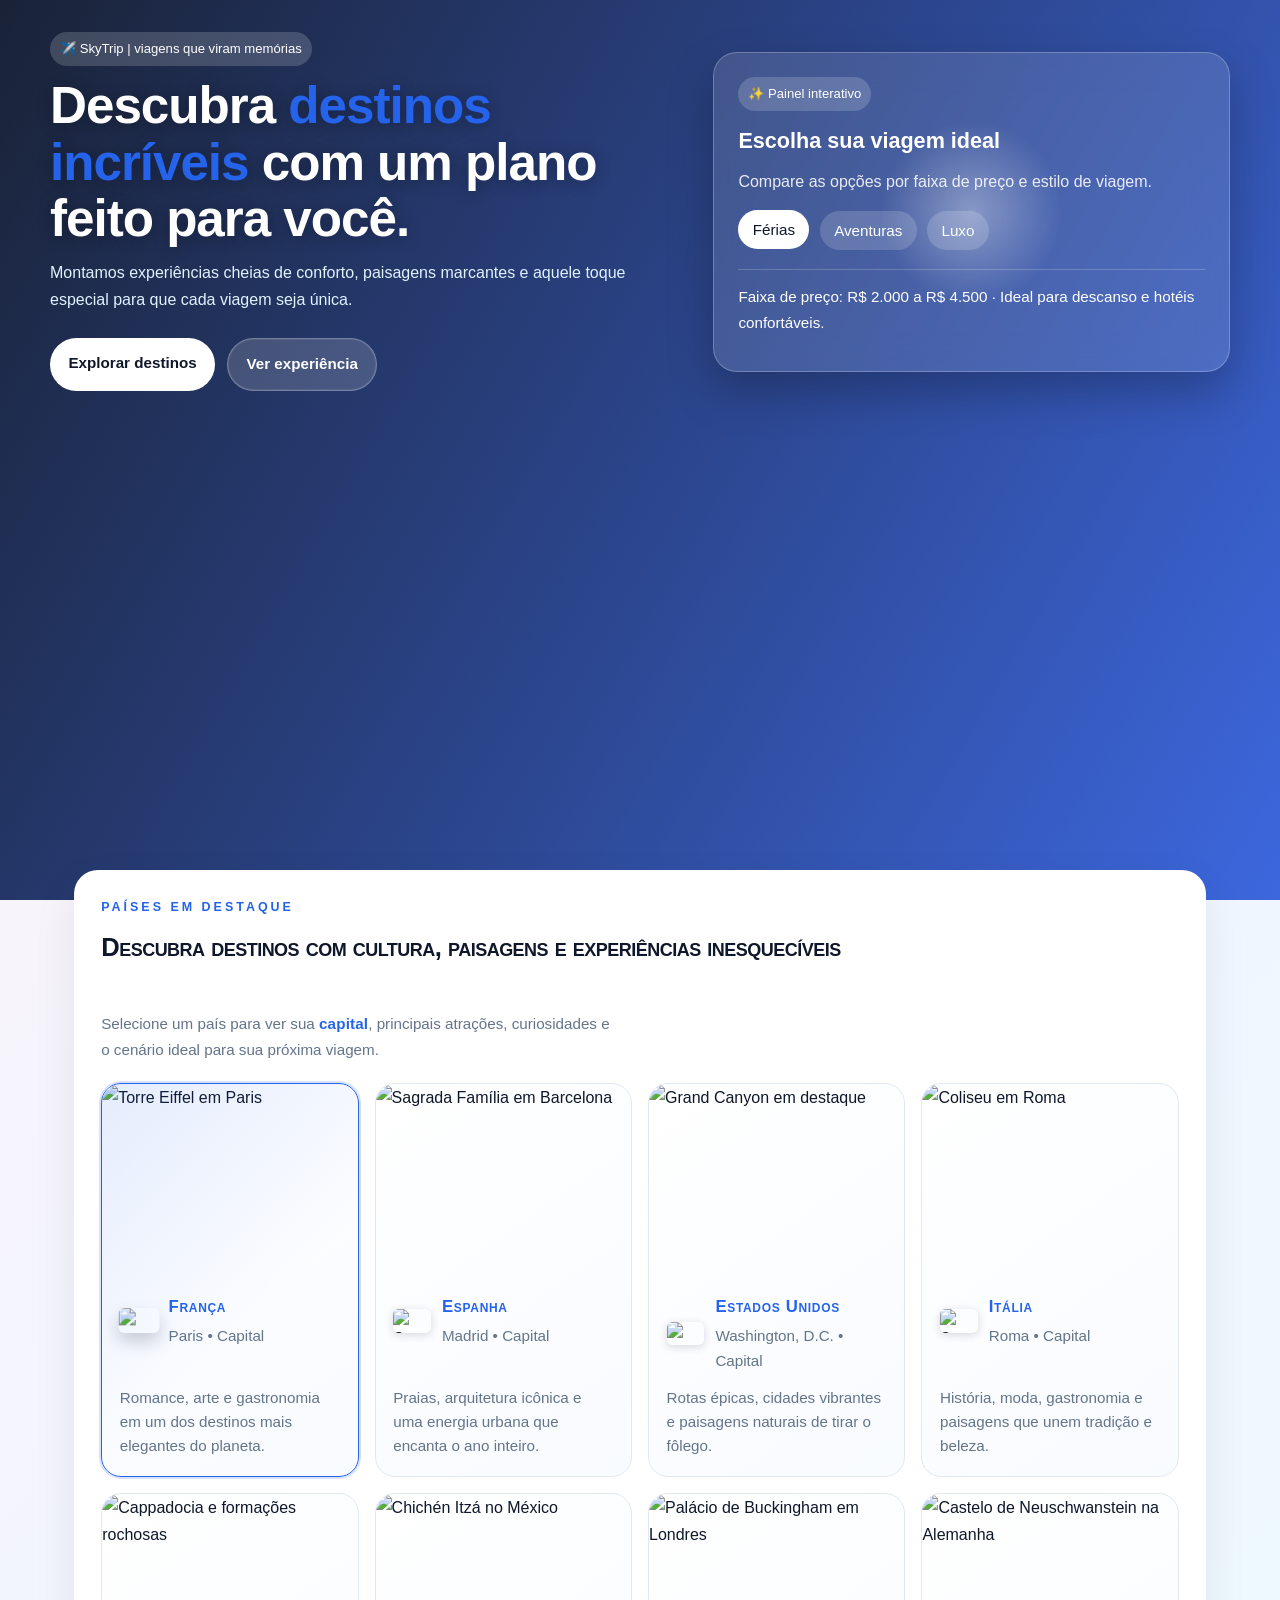
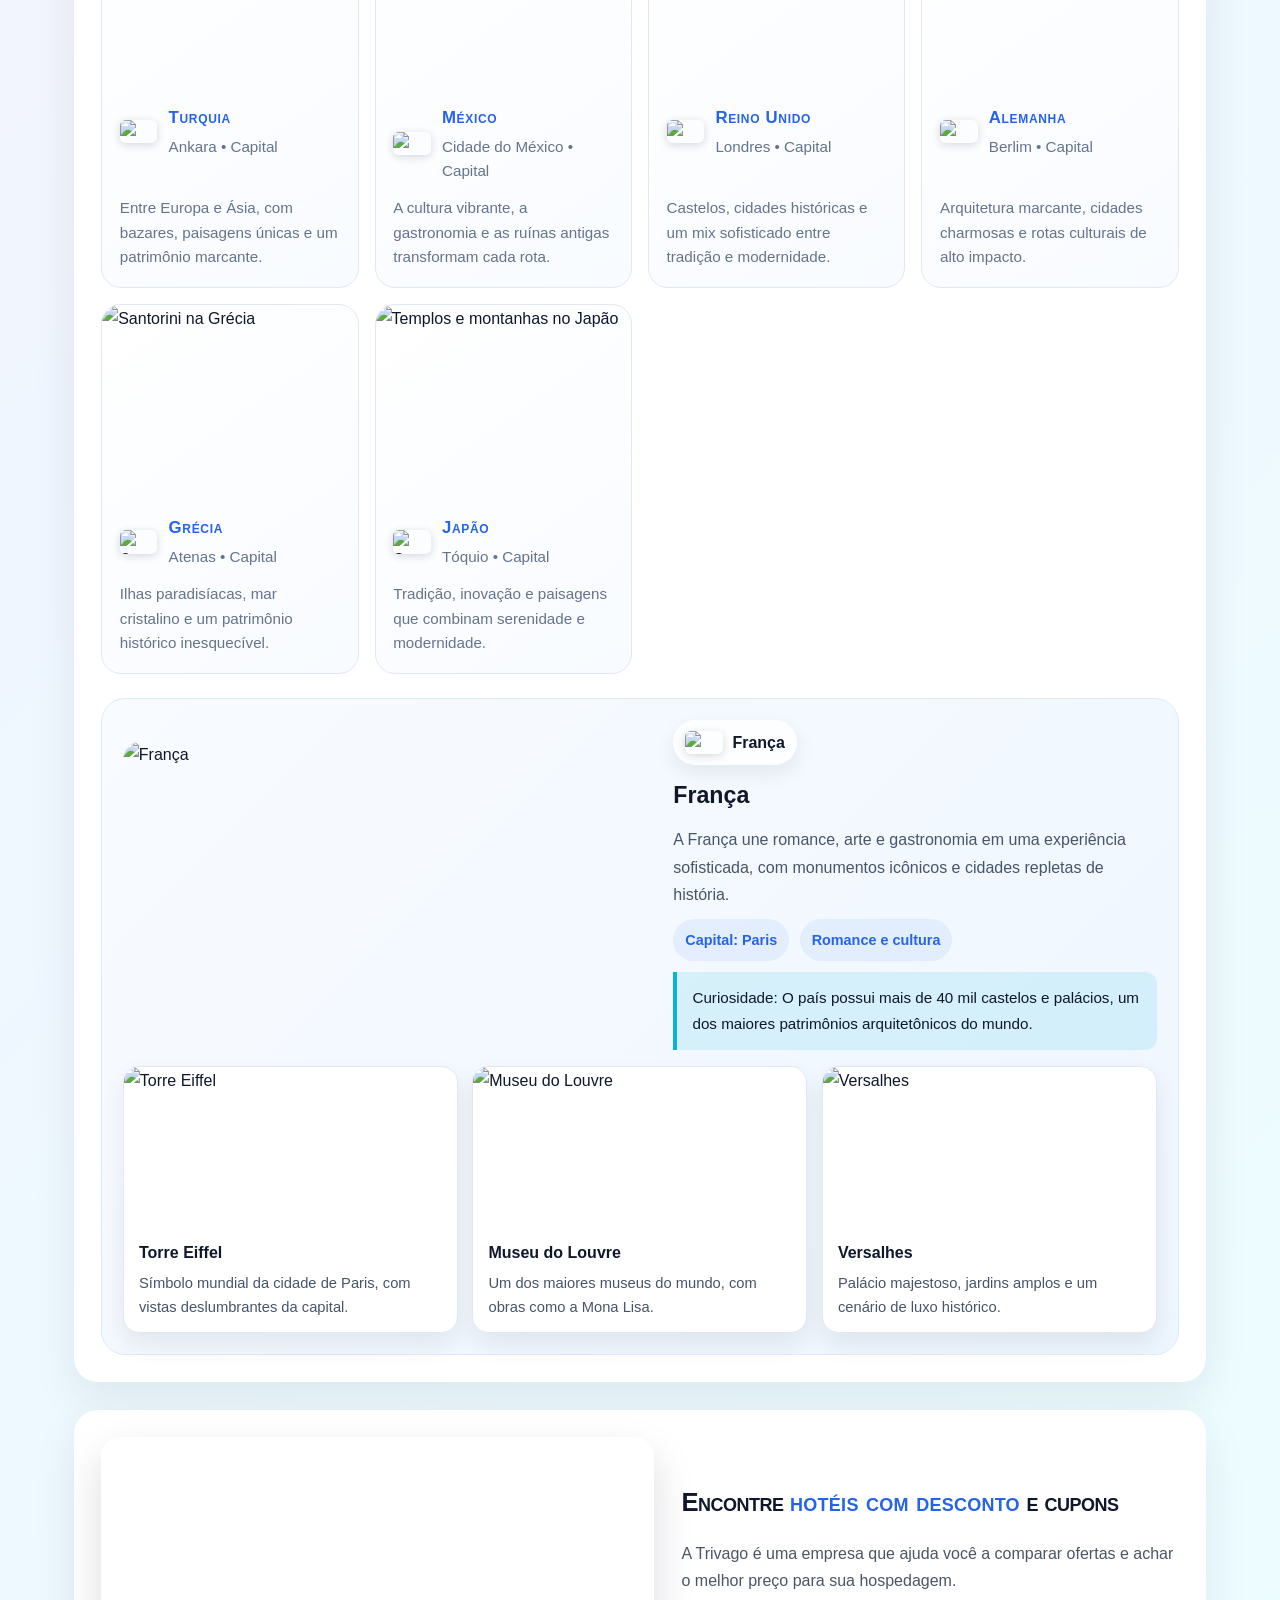
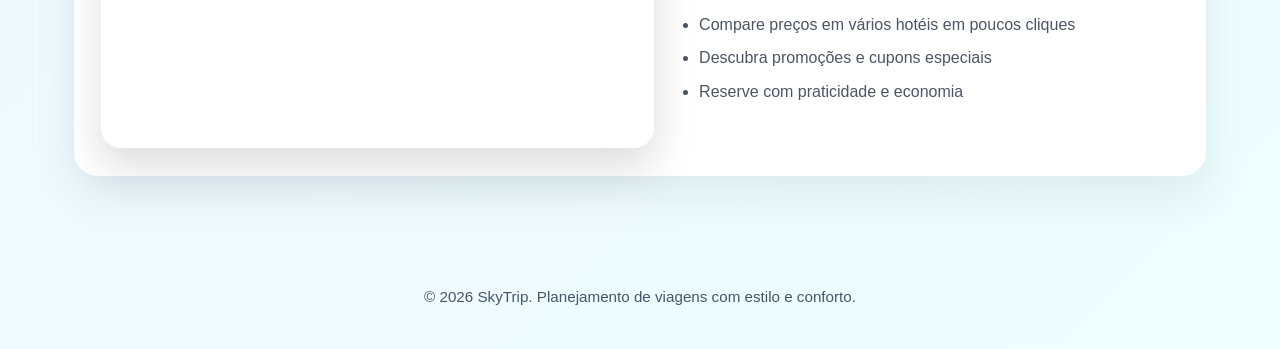
==== index.html @ f235ac5a "Atualiza site de viagens" ====
<!DOCTYPE html>
<html lang="pt-BR">
<head>
  <meta charset="UTF-8" />
  <meta name="viewport" content="width=device-width, initial-scale=1.0" />
  <title>SkyTrip | Agência de Viagens</title>
  <link rel="stylesheet" href="styles.css" />
</head>
<body>
  <header class="hero">
    <div class="hero-content">
      <div>
        <span class="chip">✈️ SkyTrip | viagens que viram memórias</span>
        <h1>Descubra <span class="accent">destinos incríveis</span> com um plano feito para você.</h1>
        <p>Montamos experiências cheias de conforto, paisagens marcantes e aquele toque especial para que cada viagem seja única.</p>
        <div class="hero-actions">
          <a class="btn btn-primary" href="#destinos">Explorar destinos</a>
          <a class="btn btn-secondary" href="#video">Ver experiência</a>
        </div>
      </div>

      <div class="panel-card" id="panelCard">
        <span class="chip">✨ Painel interativo</span>
        <h3 id="panelTitle">Escolha sua viagem ideal</h3>
        <p id="panelText">Compare as opções por faixa de preço e estilo de viagem.</p>

        <div class="options">
          <button class="option-btn active" data-style="Ferias">Férias</button>
          <button class="option-btn" data-style="Aventuras">Aventuras</button>
          <button class="option-btn" data-style="Luxo">Luxo</button>
        </div>

        <div class="result-box" id="resultBox">
          Faixa de preço: R$ 2.000 a R$ 4.500 · Ideal para descanso e hotéis confortáveis.
        </div>
      </div>
    </div>
  </header>

  <main>
    <section class="section-card" id="destinos">
      <div class="section-heading">
        <div>
          <p class="section-kicker">Países em destaque</p>
          <h2>Descubra destinos com cultura, paisagens e experiências inesquecíveis</h2>
        </div>
        <p class="section-intro">Selecione um país para ver sua <span class="highlight">capital</span>, principais atrações, curiosidades e o cenário ideal para sua próxima viagem.</p>
      </div>

      <div class="destinos">
        <button class="destino active" type="button" data-country="França">
          <img src="https://images.unsplash.com/photo-1499856871958-5b9627545d1a?auto=format&fit=crop&w=900&q=80" alt="Torre Eiffel em Paris" loading="lazy" />
          <div class="destino-content">
            <div class="destino-top">
              <img class="flag-badge" src="https://flagcdn.com/w320/fr.png" alt="Bandeira da França" />
              <div>
                <h3>França</h3>
                <p>Paris • Capital</p>
              </div>
            </div>
            <p>Romance, arte e gastronomia em um dos destinos mais elegantes do planeta.</p>
          </div>
        </button>

        <button class="destino" type="button" data-country="Espanha">
          <img src="https://images.unsplash.com/photo-1543783207-ec64e4d95325?auto=format&fit=crop&w=900&q=80" alt="Sagrada Família em Barcelona" loading="lazy" />
          <div class="destino-content">
            <div class="destino-top">
              <img class="flag-badge" src="https://flagcdn.com/w320/es.png" alt="Bandeira da Espanha" />
              <div>
                <h3>Espanha</h3>
                <p>Madrid • Capital</p>
              </div>
            </div>
            <p>Praias, arquitetura icônica e uma energia urbana que encanta o ano inteiro.</p>
          </div>
        </button>

        <button class="destino" type="button" data-country="Estados Unidos">
          <img src="https://images.unsplash.com/photo-1500530855697-b586d89ba3ee?auto=format&fit=crop&w=900&q=80" alt="Grand Canyon em destaque" loading="lazy" />
          <div class="destino-content">
            <div class="destino-top">
              <img class="flag-badge" src="https://flagcdn.com/w320/us.png" alt="Bandeira dos Estados Unidos" />
              <div>
                <h3>Estados Unidos</h3>
                <p>Washington, D.C. • Capital</p>
              </div>
            </div>
            <p>Rotas épicas, cidades vibrantes e paisagens naturais de tirar o fôlego.</p>
          </div>
        </button>

        <button class="destino" type="button" data-country="Itália">
          <img src="https://images.unsplash.com/photo-1516483638261-f4dbaf036963?auto=format&fit=crop&w=900&q=80" alt="Coliseu em Roma" loading="lazy" />
          <div class="destino-content">
            <div class="destino-top">
              <img class="flag-badge" src="https://flagcdn.com/w320/it.png" alt="Bandeira da Itália" />
              <div>
                <h3>Itália</h3>
                <p>Roma • Capital</p>
              </div>
            </div>
            <p>História, moda, gastronomia e paisagens que unem tradição e beleza.</p>
          </div>
        </button>

        <button class="destino" type="button" data-country="Turquia">
          <img src="https://images.unsplash.com/photo-1548013146-72479768bada?auto=format&fit=crop&w=900&q=80" alt="Cappadocia e formações rochosas" loading="lazy" />
          <div class="destino-content">
            <div class="destino-top">
              <img class="flag-badge" src="https://flagcdn.com/w320/tr.png" alt="Bandeira da Turquia" />
              <div>
                <h3>Turquia</h3>
                <p>Ankara • Capital</p>
              </div>
            </div>
            <p>Entre Europa e Ásia, com bazares, paisagens únicas e um patrimônio marcante.</p>
          </div>
        </button>

        <button class="destino" type="button" data-country="México">
          <img src="https://images.unsplash.com/photo-1518638150340-f706e86654de?auto=format&fit=crop&w=900&q=80" alt="Chichén Itzá no México" loading="lazy" />
          <div class="destino-content">
            <div class="destino-top">
              <img class="flag-badge" src="https://flagcdn.com/w320/mx.png" alt="Bandeira do México" />
              <div>
                <h3>México</h3>
                <p>Cidade do México • Capital</p>
              </div>
            </div>
            <p>A cultura vibrante, a gastronomia e as ruínas antigas transformam cada rota.</p>
          </div>
        </button>

        <button class="destino" type="button" data-country="Reino Unido">
          <img src="https://images.unsplash.com/photo-1513635269975-59663e0ac1ad?auto=format&fit=crop&w=900&q=80" alt="Palácio de Buckingham em Londres" loading="lazy" />
          <div class="destino-content">
            <div class="destino-top">
              <img class="flag-badge" src="https://flagcdn.com/w320/gb.png" alt="Bandeira do Reino Unido" />
              <div>
                <h3>Reino Unido</h3>
                <p>Londres • Capital</p>
              </div>
            </div>
            <p>Castelos, cidades históricas e um mix sofisticado entre tradição e modernidade.</p>
          </div>
        </button>

        <button class="destino" type="button" data-country="Alemanha">
          <img src="https://images.unsplash.com/photo-1467269204594-9661b134dd2b?auto=format&fit=crop&w=900&q=80" alt="Castelo de Neuschwanstein na Alemanha" loading="lazy" />
          <div class="destino-content">
            <div class="destino-top">
              <img class="flag-badge" src="https://flagcdn.com/w320/de.png" alt="Bandeira da Alemanha" />
              <div>
                <h3>Alemanha</h3>
                <p>Berlim • Capital</p>
              </div>
            </div>
            <p>Arquitetura marcante, cidades charmosas e rotas culturais de alto impacto.</p>
          </div>
        </button>

        <button class="destino" type="button" data-country="Grécia">
          <img src="https://images.unsplash.com/photo-1570077188670-e3a8d69ac5ff?auto=format&fit=crop&w=900&q=80" alt="Santorini na Grécia" loading="lazy" />
          <div class="destino-content">
            <div class="destino-top">
              <img class="flag-badge" src="https://flagcdn.com/w320/gr.png" alt="Bandeira da Grécia" />
              <div>
                <h3>Grécia</h3>
                <p>Atenas • Capital</p>
              </div>
            </div>
            <p>Ilhas paradisíacas, mar cristalino e um patrimônio histórico inesquecível.</p>
          </div>
        </button>

        <button class="destino" type="button" data-country="Japão">
          <img src="https://images.unsplash.com/photo-1493976040374-85c8e12f0c0e?auto=format&fit=crop&w=900&q=80" alt="Templos e montanhas no Japão" loading="lazy" />
          <div class="destino-content">
            <div class="destino-top">
              <img class="flag-badge" src="https://flagcdn.com/w320/jp.png" alt="Bandeira do Japão" />
              <div>
                <h3>Japão</h3>
                <p>Tóquio • Capital</p>
              </div>
            </div>
            <p>Tradição, inovação e paisagens que combinam serenidade e modernidade.</p>
          </div>
        </button>
      </div>

      <div class="destination-detail" id="destinationDetail"></div>
    </section>

    <section class="section-card" id="video">
      <div class="video-wrap">
        <div class="video-frame">
          <iframe
            src="https://streamable.com/e/kjairt"
            title="Vídeo da Trivago"
            allowfullscreen>
          </iframe>
        </div>
        <div class="video-copy">
          <h2>Encontre <span class="highlight">hotéis com desconto</span> e cupons</h2>
          <p>A Trivago é uma empresa que ajuda você a comparar ofertas e achar o melhor preço para sua hospedagem.</p>
          <ul>
            <li>Compare preços em vários hotéis em poucos cliques</li>
            <li>Descubra promoções e cupons especiais</li>
            <li>Reserve com praticidade e economia</li>
          </ul>
        </div>
      </div>
    </section>
  </main>

  <footer>
    © 2026 SkyTrip. Planejamento de viagens com estilo e conforto.
  </footer>

  <script>
    const panelCard = document.getElementById("panelCard");
    const panelTitle = document.getElementById("panelTitle");
    const panelText = document.getElementById("panelText");
    const resultBox = document.getElementById("resultBox");
    const buttons = document.querySelectorAll(".option-btn");
    const destinationButtons = document.querySelectorAll(".destino");
    const destinationDetail = document.getElementById("destinationDetail");

    const profiles = {
      Ferias: {
        title: "Pacote de férias",
        text: "Ideal para quem quer descanso, praias e hotéis confortáveis com ótima relação custo-benefício.",
        result: "Faixa de preço: <span class=\"highlight\">R$ 2.000 a R$ 4.500</span> · Recomendação: Algarve com hospedagem acolhedora e passeios relaxantes."
      },
      Aventuras: {
        title: "Roteiro de aventuras",
        text: "Perfeito para quem gosta de trilhas, esportes e experiências intensas em destinos vibrantes.",
        result: "Faixa de preço: <span class=\"highlight\">R$ 3.500 a R$ 6.500</span> · Recomendação: Bali com mergulho, trilhas e passeios inesquecíveis."
      },
      Luxo: {
        title: "Experiência de luxo",
        text: "Um plano premium com hotéis exclusivos, serviços especiais e experiências sofisticadas.",
        result: "Faixa de preço: <span class=\"highlight\">R$ 8.000 a R$ 15.000+</span> · Recomendação: Dubai com resorts de alto padrão e turismo exclusivo."
      }
    };

    const destinations = {
      França: {
        capital: "Paris",
        flag: "https://flagcdn.com/w320/fr.png",
        image: "https://images.unsplash.com/photo-1499856871958-5b9627545d1a?auto=format&fit=crop&w=1200&q=80",
        description: "A França une romance, arte e gastronomia em uma experiência sofisticada, com monumentos icônicos e cidades repletas de história.",
        tag: "Romance e cultura",
        curiosity: "O país possui mais de 40 mil castelos e palácios, um dos maiores patrimônios arquitetônicos do mundo.",
        spots: [
          { name: "Torre Eiffel", image: "https://images.unsplash.com/photo-1511739001486-6bfe10ce785f?auto=format&fit=crop&w=900&q=80", desc: "Símbolo mundial da cidade de Paris, com vistas deslumbrantes da capital." },
          { name: "Museu do Louvre", image: "https://images.unsplash.com/photo-1548013146-72479768bada?auto=format&fit=crop&w=900&q=80", desc: "Um dos maiores museus do mundo, com obras como a Mona Lisa." },
          { name: "Versalhes", image: "https://images.unsplash.com/photo-1502602898657-3e91760cbb34?auto=format&fit=crop&w=900&q=80", desc: "Palácio majestoso, jardins amplos e um cenário de luxo histórico." }
        ]
      },
      Espanha: {
        capital: "Madrid",
        flag: "https://flagcdn.com/w320/es.png",
        image: "https://images.unsplash.com/photo-1539037116277-4db20889f2d4?auto=format&fit=crop&w=1200&q=80",
        description: "A Espanha oferece praias incríveis, cidades históricas e uma vida cultural intensa, com arquitetura única e gastronomia marcante.",
        tag: "Praias e arquitetura",
        curiosity: "A Espanha é um dos países com mais festivais populares do mundo, como as Fallas de Valência.",
        spots: [
          { name: "Sagrada Família", image: "https://images.unsplash.com/photo-1543783207-ec64e4d95325?auto=format&fit=crop&w=900&q=80", desc: "Obra-prima modernista de Gaudí, um dos monumentos mais famosos da Espanha." },
          { name: "Alhambra", image: "https://images.unsplash.com/photo-1528744598421-b7b93e12df15?auto=format&fit=crop&w=900&q=80", desc: "Complexo palaciano árabe em Granada, repleto de beleza e história." },
          { name: "Park Güell", image: "https://images.unsplash.com/photo-1546525848-3ce03ca516f6?auto=format&fit=crop&w=900&q=80", desc: "Parque colorido com mosaicos e vistas espetaculares de Barcelona." }
        ]
      },
      "Estados Unidos": {
        capital: "Washington, D.C.",
        flag: "https://flagcdn.com/w320/us.png",
        image: "https://images.unsplash.com/photo-1500530855697-b586d89ba3ee?auto=format&fit=crop&w=1200&q=80",
        description: "Os Estados Unidos combinam megacidades, parques nacionais e paisagens naturais gigantes, oferecendo roteiros para todos os estilos de viagem.",
        tag: "Cidades e paisagens",
        curiosity: "O país conta com 63 parques nacionais, protegendo alguns dos cenários mais impressionantes do planeta.",
        spots: [
          { name: "Grand Canyon", image: "https://images.unsplash.com/photo-1500534623283-312aade485b7?auto=format&fit=crop&w=900&q=80", desc: "Uma das paisagens naturais mais marcantes do planeta, com vistas inigualáveis." },
          { name: "Times Square", image: "https://images.unsplash.com/photo-1480714378408-67cf0d13bc1b?auto=format&fit=crop&w=900&q=80", desc: "O coração luminoso de Nova York, ideal para quem ama energia urbana." },
          { name: "Estátua da Liberdade", image: "https://images.unsplash.com/photo-1548013146-72479768bada?auto=format&fit=crop&w=900&q=80", desc: "Ícone histórico e um dos pontos mais fotografados dos Estados Unidos." }
        ]
      },
      Itália: {
        capital: "Roma",
        flag: "https://flagcdn.com/w320/it.png",
        image: "https://images.unsplash.com/photo-1516483638261-f4dbaf036963?auto=format&fit=crop&w=1200&q=80",
        description: "A Itália é um destino clássico para quem ama arte, história e boa gastronomia, com cidades de beleza incomparável.",
        tag: "História e gastronomia",
        curiosity: "A Itália possui mais patrimônios da UNESCO do que qualquer outro país do mundo.",
        spots: [
          { name: "Coliseu", image: "https://images.unsplash.com/photo-1529260830199-42c24126f198?auto=format&fit=crop&w=900&q=80", desc: "Um dos monumentos mais emblemáticos da Antiguidade, localizado em Roma." },
          { name: "Veneza", image: "https://images.unsplash.com/photo-1514890547357-a9ee288728e0?auto=format&fit=crop&w=900&q=80", desc: "Cidade única com canais, pontes e uma atmosfera romântica e encantadora." },
          { name: "Torre de Pisa", image: "https://images.unsplash.com/photo-1500375592092-40eb2168fd21?auto=format&fit=crop&w=900&q=80", desc: "Símbolo arquitetônico famoso por sua inclinação singular." }
        ]
      },
      Turquia: {
        capital: "Ankara",
        flag: "https://flagcdn.com/w320/tr.png",
        image: "https://images.unsplash.com/photo-1548013146-72479768bada?auto=format&fit=crop&w=1200&q=80",
        description: "A Turquia conecta culturas, com bazares históricos, paisagens únicas e uma localização fascinante entre dois continentes.",
        tag: "Cultura e paisagens",
        curiosity: "A Turquia fica entre a Europa e a Ásia, sendo um dos poucos países com essa posição geográfica única.",
        spots: [
          { name: "Cappadocia", image: "https://images.unsplash.com/photo-1501785888041-af3ef285b470?auto=format&fit=crop&w=900&q=80", desc: "Formações rochosas impressionantes, balões de ar quente e cenários de cinema." },
          { name: "Istambul", image: "https://images.unsplash.com/photo-1524231757912-21f4fe3a7200?auto=format&fit=crop&w=900&q=80", desc: "Cidade vibrante, repleta de mesquitas, bazares e vistas sobre o Bósforo." },
          { name: "Éfeso", image: "https://images.unsplash.com/photo-1500530855697-b586d89ba3ee?auto=format&fit=crop&w=900&q=80", desc: "Uma das maiores ruínas antigas da região, com importância histórica enorme." }
        ]
      },
      México: {
        capital: "Cidade do México",
        flag: "https://flagcdn.com/w320/mx.png",
        image: "https://images.unsplash.com/photo-1518638150340-f706e86654de?auto=format&fit=crop&w=1200&q=80",
        description: "O México oferece uma mistura envolvente de ruínas antigas, praias paradisíacas e uma culinária reconhecida mundialmente.",
        tag: "História e gastronomia",
        curiosity: "A culinária mexicana foi reconhecida pela UNESCO como Patrimônio Cultural Imaterial da Humanidade.",
        spots: [
          { name: "Chichén Itzá", image: "https://images.unsplash.com/photo-1548013146-72479768bada?auto=format&fit=crop&w=900&q=80", desc: "Uma das maravilhas mais importantes da civilização maia." },
          { name: "Teotihuacán", image: "https://images.unsplash.com/photo-1501785888041-af3ef285b470?auto=format&fit=crop&w=900&q=80", desc: "Complexo arqueológico com pirâmides imponentes e história fascinante." },
          { name: "Cancún", image: "https://images.unsplash.com/photo-1527631746610-bca00a040d60?auto=format&fit=crop&w=900&q=80", desc: "Destino de praia com águas cristalinas e uma vida noturna animada." }
        ]
      },
      "Reino Unido": {
        capital: "Londres",
        flag: "https://flagcdn.com/w320/gb.png",
        image: "https://images.unsplash.com/photo-1513635269975-59663e0ac1ad?auto=format&fit=crop&w=1200&q=80",
        description: "O Reino Unido reúne cidades históricas, palácios majestosos e paisagens rurais encantadoras, com um charme muito próprio.",
        tag: "História e cidades",
        curiosity: "Londres já teve uma torre onde os corvos eram cuidados por superstição e tradição.",
        spots: [
          { name: "Big Ben", image: "https://images.unsplash.com/photo-1513635269975-59663e0ac1ad?auto=format&fit=crop&w=900&q=80", desc: "Símbolo icônico de Londres e um dos marcos mais reconhecidos do mundo." },
          { name: "Stonehenge", image: "https://images.unsplash.com/photo-1476514525535-07fb3b4ae5f1?auto=format&fit=crop&w=900&q=80", desc: "Monumento pré-histórico cercado por mistério e beleza rural." },
          { name: "Edimburgo", image: "https://images.unsplash.com/photo-1500534623283-312aade485b7?auto=format&fit=crop&w=900&q=80", desc: "Cidade histórica com castelos, ruas estreitas e uma atmosfera encantadora." }
        ]
      },
      Alemanha: {
        capital: "Berlim",
        flag: "https://flagcdn.com/w320/de.png",
        image: "https://images.unsplash.com/photo-1467269204594-9661b134dd2b?auto=format&fit=crop&w=1200&q=80",
        description: "A Alemanha leva quem viaja para cidades modernas, castelos encantadores e trilhas imperdíveis em paisagens naturais memoráveis.",
        tag: "Cidades e castelos",
        curiosity: "O país possui uma das maiores redes ferroviárias da Europa, perfeita para explorar em viagens curtas.",
        spots: [
          { name: "Neuschwanstein", image: "https://images.unsplash.com/photo-1500530855697-b586d89ba3ee?auto=format&fit=crop&w=900&q=80", desc: "Castelo romântico que inspirou contos e histórias de conto de fadas." },
          { name: "Porta de Brandemburgo", image: "https://images.unsplash.com/photo-1527631746610-bca00a040d60?auto=format&fit=crop&w=900&q=80", desc: "Monumento histórico no centro de Berlim e símbolo da reunificação alemã." },
          { name: "Floresta Negra", image: "https://images.unsplash.com/photo-1501785888041-af3ef285b470?auto=format&fit=crop&w=900&q=80", desc: "Região de montanhas, aldeias e trilhas que encantam os amantes da natureza." }
        ]
      },
      Grécia: {
        capital: "Atenas",
        flag: "https://flagcdn.com/w320/gr.png",
        image: "https://images.unsplash.com/photo-1570077188670-e3a8d69ac5ff?auto=format&fit=crop&w=1200&q=80",
        description: "A Grécia surpreende com ilhas de águas cristalinas, vilarejos brancos e um legado histórico que fascina milhões de viajantes.",
        tag: "Ilhas e mitologia",
        curiosity: "O país possui mais de 6 mil ilhas e ilhéus, muitos ainda preservados e cheios de encanto.",
        spots: [
          { name: "Acrópole", image: "https://images.unsplash.com/photo-1529156069898-49953e39b3ac?auto=format&fit=crop&w=900&q=80", desc: "Maravilha antiga que representa a essência da história grega." },
          { name: "Santorini", image: "https://images.unsplash.com/photo-1570077188670-e3a8d69ac5ff?auto=format&fit=crop&w=900&q=80", desc: "Ilha com casas brancas, céu azul e pôr do sol inesquecível." },
          { name: "Meteora", image: "https://images.unsplash.com/photo-1500375592092-40eb2168fd21?auto=format&fit=crop&w=900&q=80", desc: "Monastérios sobre formações rochosas de um cenário único no mundo." }
        ]
      },
      Japão: {
        capital: "Tóquio",
        flag: "https://flagcdn.com/w320/jp.png",
        image: "https://images.unsplash.com/photo-1493976040374-85c8e12f0c0e?auto=format&fit=crop&w=1200&q=80",
        description: "O Japão combina tradição ancestral, tecnologia avançada e paisagens fascinantes em uma experiência cultural intensa.",
        tag: "Tradição e inovação",
        curiosity: "O país conta com mais de 100 mil templos e santuários, cada um com sua própria história.",
        spots: [
          { name: "Monte Fuji", image: "https://images.unsplash.com/photo-1526481280693-3bfa7568e0f3?auto=format&fit=crop&w=900&q=80", desc: "Montanha sagrada e um dos cenários mais reconhecidos do Japão." },
          { name: "Fushimi Inari", image: "https://images.unsplash.com/photo-1493976040374-85c8e12f0c0e?auto=format&fit=crop&w=900&q=80", desc: "Templo famoso por seus milheiros de portões vermelhos." },
          { name: "Quioto", image: "https://images.unsplash.com/photo-1528164344705-47542687000d?auto=format&fit=crop&w=900&q=80", desc: "Cidade histórica com templos, jardins e uma atmosfera serena." }
        ]
      }
    };

    function renderDestination(country) {
      const data = destinations[country];
      if (!data) return;

      destinationDetail.innerHTML = `
        <div class="detail-shell">
          <div class="detail-hero">
            <img src="${data.image}" alt="${country}" loading="lazy" />
            <div class="detail-header">
              <div class="flag-pill">
                <img class="flag-badge" src="${data.flag}" alt="Bandeira de ${country}" />
                <span>${country}</span>
              </div>
              <h3>${country}</h3>
              <p>${data.description}</p>
              <div class="detail-meta">
                <span class="detail-pill">Capital: ${data.capital}</span>
                <span class="detail-pill">${data.tag}</span>
              </div>
              <div class="curiosity">Curiosidade: ${data.curiosity}</div>
            </div>
          </div>

          <div class="detail-grid">
            ${data.spots.map((spot, index) => `
              <article class="spot-card" style="--delay: ${index * 90}ms;">
                <img src="${spot.image}" alt="${spot.name}" loading="lazy" />
                <div class="spot-content">
                  <h4>${spot.name}</h4>
                  <p>${spot.desc}</p>
                </div>
              </article>
            `).join("")}
          </div>
        </div>
      `;

      destinationDetail.classList.remove("is-visible");
      requestAnimationFrame(() => {
        destinationDetail.classList.add("is-visible");
      });
    }

    buttons.forEach((button) => {
      button.addEventListener("click", () => {
        buttons.forEach((btn) => btn.classList.remove("active"));
        button.classList.add("active");

        const style = button.dataset.style;
        panelTitle.innerHTML = profiles[style].title;
        panelText.innerHTML = profiles[style].text;
        resultBox.innerHTML = profiles[style].result;
      });
    });

    destinationButtons.forEach((button, index) => {
      button.style.setProperty("--delay", `${index * 80}ms`);
      button.addEventListener("click", () => {
        destinationButtons.forEach((btn) => {
          btn.classList.remove("active", "is-selected");
        });
        button.classList.add("active", "is-selected");
        renderDestination(button.dataset.country);
      });
    });

    const initialCountry = document.querySelector(".destino.active");
    if (initialCountry) {
      initialCountry.classList.add("is-selected");
    }

    renderDestination("França");

    panelCard.addEventListener("mousemove", (event) => {
      const rect = panelCard.getBoundingClientRect();
      const x = ((event.clientX - rect.left) / rect.width) * 100;
      const y = ((event.clientY - rect.top) / rect.height) * 100;
      panelCard.style.setProperty("--x", `${x}%`);
      panelCard.style.setProperty("--y", `${y}%`);
    });
  </script>
</body>
</html>
---- styles.css ----
:root {
  --azul: #2563eb;
  --azul-escuro: #0f172a;
  --cyan: #06b6d4;
  --laranja: #f59e0b;
  --cinza: #e2e8f0;
  --branco: #f8fafc;
  --texto: #0f172a;
  --sombra: 0 18px 45px rgba(15, 23, 42, 0.08);
}

* {
  box-sizing: border-box;
}

html {
  scroll-behavior: smooth;
}

body {
  margin: 0;
  font-family: "Segoe UI", "Inter", Arial, sans-serif;
  color: var(--texto);
  background: linear-gradient(135deg, #fdf2f8 0%, #eff6ff 45%, #ecfeff 100%);
  line-height: 1.7;
  font-size: 1rem;
  overflow-x: hidden;
}

a {
  color: inherit;
  text-decoration: none;
}

img,
iframe,
svg {
  max-width: 100%;
  display: block;
}

strong,
b {
  font-weight: 700;
}

.accent {
  color: var(--azul);
  font-weight: 700;
}

.highlight {
  color: var(--azul);
  font-weight: 700;
  letter-spacing: 0.01em;
}

.hero {
  min-height: 100vh;
  padding: clamp(1.25rem, 3vw, 2rem) clamp(1rem, 3vw, 2rem) clamp(3rem, 6vw, 4.5rem);
  background: linear-gradient(120deg, rgba(13, 23, 44, 0.95), rgba(29, 78, 216, 0.85));
  color: white;
  position: relative;
  overflow: hidden;
}

.hero::before {
  content: "";
  position: absolute;
  inset: 0;
  background: url("https://images.unsplash.com/photo-1507525428034-b723cf961d3e?auto=format&fit=crop&w=1400&q=80") center/cover;
  opacity: 0.18;
  mix-blend-mode: screen;
}

.hero-content {
  position: relative;
  z-index: 1;
  max-width: 1180px;
  margin: 0 auto;
  display: grid;
  grid-template-columns: minmax(0, 1.1fr) minmax(0, 0.9fr);
  gap: clamp(1.4rem, 3vw, 2rem);
  align-items: center;
}

.hero h1 {
  font-size: clamp(2rem, 4vw, 3.35rem);
  margin: 0 0 0.75rem;
  line-height: 1.1;
  color: #ffffff;
  text-shadow: 0 2px 16px rgba(0, 0, 0, 0.3);
  letter-spacing: -0.02em;
}

.hero p {
  font-size: clamp(1rem, 1.2vw, 1.05rem);
  max-width: 42rem;
  color: #e0f2fe;
  margin: 0;
}

.hero-actions {
  margin-top: 1.5rem;
  display: flex;
  gap: 0.75rem;
  flex-wrap: wrap;
}

.btn {
  padding: 0.8rem 1.15rem;
  border-radius: 999px;
  font-weight: 700;
  border: none;
  cursor: pointer;
  transition: transform 0.2s ease, box-shadow 0.2s ease, background 0.2s ease;
  font-size: 0.95rem;
}

.btn:hover {
  transform: translateY(-2px);
  box-shadow: 0 10px 20px rgba(0, 0, 0, 0.2);
}

.btn-primary {
  background: white;
  color: var(--azul-escuro);
}

.btn-secondary {
  background: rgba(255, 255, 255, 0.16);
  color: white;
  border: 1px solid rgba(255, 255, 255, 0.25);
  box-shadow: inset 0 0 0 1px rgba(255, 255, 255, 0.08);
}

.btn-secondary:hover {
  background: rgba(255, 255, 255, 0.24);
  border-color: rgba(255, 255, 255, 0.38);
}

.panel-card {
  background: rgba(255, 255, 255, 0.12);
  border: 1px solid rgba(255, 255, 255, 0.24);
  backdrop-filter: blur(18px);
  border-radius: 24px;
  padding: clamp(1.1rem, 2vw, 1.5rem);
  box-shadow: 0 20px 45px rgba(0, 0, 0, 0.25);
  position: relative;
  overflow: hidden;
  min-height: 20rem;
  isolation: isolate;
}

.panel-card::after {
  content: "";
  position: absolute;
  inset: 0;
  background: radial-gradient(circle at var(--x, 50%) var(--y, 50%), rgba(255, 255, 255, 0.35), transparent 30%);
  pointer-events: none;
  z-index: -1;
  transition: opacity 0.2s ease;
}

.panel-card:hover::after {
  opacity: 1;
}

.chip {
  display: inline-block;
  padding: 6px 10px;
  border-radius: 999px;
  background: rgba(255, 255, 255, 0.17);
  font-size: 0.82rem;
  margin-bottom: 12px;
}

.panel-card h3 {
  font-size: 1.35rem;
  margin: 0 0 8px;
}

.panel-card p {
  margin: 0 0 14px;
  color: rgba(255, 255, 255, 0.88);
}

.options {
  display: flex;
  flex-wrap: wrap;
  gap: 0.65rem;
  margin: 1rem 0 1.15rem;
}

.option-btn {
  border: none;
  border-radius: 999px;
  padding: 0.7rem 0.9rem;
  cursor: pointer;
  background: rgba(255, 255, 255, 0.16);
  color: white;
  transition: background 0.2s ease, transform 0.2s ease;
  font-size: 0.95rem;
}

.option-btn:hover,
.option-btn.active {
  background: white;
  color: var(--azul-escuro);
  transform: translateY(-1px);
}

.result-box {
  border-top: 1px solid rgba(255, 255, 255, 0.2);
  padding-top: 0.9rem;
  margin-top: 0.8rem;
  font-size: 0.95rem;
  line-height: 1.7;
}

main {
  max-width: 1180px;
  margin: -30px auto 0;
  padding: 0 clamp(1rem, 3vw, 1.5rem) 3.75rem;
  position: relative;
  z-index: 2;
}

section {
  margin-bottom: 1.75rem;
}

.section-card {
  background: white;
  border-radius: 24px;
  padding: clamp(1.1rem, 2.2vw, 1.7rem);
  box-shadow: var(--sombra);
}

.section-card h2 {
  margin-top: 0;
  font-size: clamp(1.3rem, 2vw, 1.8rem);
  color: var(--azul-escuro);
  letter-spacing: -0.02em;
  font-variant: small-caps;
}

.section-heading {
  display: flex;
  justify-content: space-between;
  align-items: end;
  gap: 1.25rem;
  margin-bottom: 1.25rem;
  flex-wrap: wrap;
}

.section-kicker {
  margin: 0 0 0.5rem;
  color: var(--azul);
  font-size: 0.78rem;
  font-weight: 700;
  letter-spacing: 0.24em;
  text-transform: uppercase;
}

.section-intro {
  max-width: 32rem;
  margin: 0;
  color: #64748b;
  font-size: clamp(0.95rem, 1.1vw, 1rem);
}

.destinos {
  display: grid;
  grid-template-columns: repeat(auto-fit, minmax(min(100%, 240px), 1fr));
  gap: 1rem;
}

.destino {
  padding: 0;
  border-radius: 20px;
  border: 1px solid var(--cinza);
  background: linear-gradient(145deg, #ffffff, #f8fbff);
  transition: transform 0.25s ease, box-shadow 0.25s ease, border-color 0.25s ease;
  position: relative;
  overflow: hidden;
  cursor: pointer;
  text-align: left;
  width: 100%;
  height: 100%;
  font: inherit;
  color: inherit;
  display: flex;
  flex-direction: column;
  animation: cardEntrance 0.7s cubic-bezier(0.22, 1, 0.36, 1) both;
  animation-delay: var(--delay, 0ms);
}

.destino::after {
  content: "";
  position: absolute;
  inset: 0;
  background: linear-gradient(135deg, rgba(37, 99, 235, 0.12), transparent 60%);
  opacity: 0;
  transition: opacity 0.25s ease;
  pointer-events: none;
}

.destino:hover,
.destino.is-selected {
  transform: translateY(-4px) scale(1.01);
  box-shadow: 0 18px 30px rgba(29, 78, 216, 0.12);
}

.destino:hover::after,
.destino.is-selected::after {
  opacity: 1;
}

.destino.active {
  border-color: var(--azul);
  box-shadow: 0 0 0 2px rgba(37, 99, 235, 0.18);
}

.destino > img {
  width: 100%;
  height: clamp(10rem, 18vw, 12rem);
  display: block;
  object-fit: cover;
}

.destino-content {
  padding: clamp(0.95rem, 1.6vw, 1.1rem);
  display: flex;
  flex-direction: column;
  gap: 0.6rem;
  flex: 1;
}

.destino-top {
  display: flex;
  align-items: center;
  gap: 0.7rem;
  margin-bottom: 0.2rem;
}

.flag-badge {
  width: 2.35rem;
  height: 1.45rem;
  object-fit: cover;
  border-radius: 0.35rem;
  box-shadow: 0 2px 8px rgba(15, 23, 42, 0.16);
  flex-shrink: 0;
  display: block;
  transition: transform 0.25s ease, box-shadow 0.25s ease;
}

.destino:hover .flag-badge,
.destino.is-selected .flag-badge {
  transform: scale(1.08);
  box-shadow: 0 8px 16px rgba(15, 23, 42, 0.2);
}

.destino-content h3 {
  margin: 0 0 0.15rem;
  color: var(--azul);
  font-size: 1.05rem;
  font-weight: 700;
  font-variant: small-caps;
  letter-spacing: 0.04em;
}

.destino-content p {
  margin: 0;
  color: #64748b;
  font-size: 0.95rem;
  line-height: 1.6;
}

.destino-content > p:last-child {
  margin-top: auto;
}

.destination-detail {
  margin-top: 1.5rem;
  padding: 0;
  border: none;
  background: transparent;
  opacity: 0;
  transform: translateY(14px);
  transition: opacity 0.45s ease, transform 0.45s ease;
}

.destination-detail.is-visible {
  opacity: 1;
  transform: translateY(0);
}

.detail-shell {
  display: grid;
  gap: 1rem;
  padding: clamp(1rem, 2vw, 1.3rem);
  border-radius: 24px;
  background: linear-gradient(135deg, #f8fbff, #eef6ff);
  border: 1px solid #dbeafe;
  animation: detailReveal 0.5s cubic-bezier(0.22, 1, 0.36, 1) both;
}

.detail-hero {
  display: grid;
  grid-template-columns: minmax(0, 1.05fr) minmax(0, 0.95fr);
  gap: 1rem;
  align-items: center;
}

.detail-hero > img {
  width: 100%;
  height: clamp(13.75rem, 24vw, 18rem);
  object-fit: cover;
  border-radius: 20px;
  display: block;
}

.detail-header {
  display: flex;
  flex-direction: column;
  gap: 0.7rem;
}

.detail-header h3 {
  margin: 0;
  color: var(--azul-escuro);
  font-size: clamp(1.25rem, 2vw, 1.45rem);
}

.detail-header p {
  margin: 0;
  color: #475569;
  line-height: 1.7;
}

.flag-pill {
  display: inline-flex;
  align-items: center;
  gap: 0.6rem;
  width: fit-content;
  padding: 0.55rem 0.75rem;
  border-radius: 999px;
  background: rgba(255, 255, 255, 0.8);
  box-shadow: 0 8px 20px rgba(15, 23, 42, 0.08);
  color: var(--azul-escuro);
  font-weight: 700;
}

.detail-meta {
  display: flex;
  flex-wrap: wrap;
  gap: 0.65rem;
}

.detail-pill {
  display: inline-flex;
  align-items: center;
  padding: 0.55rem 0.75rem;
  border-radius: 999px;
  background: rgba(37, 99, 235, 0.08);
  color: var(--azul);
  font-size: 0.9rem;
  font-weight: 600;
}

.curiosity {
  padding: 0.8rem 0.95rem;
  border-left: 4px solid var(--cyan);
  border-radius: 0 12px 12px 0;
  background: rgba(6, 182, 212, 0.12);
  color: #0f172a;
  font-size: 0.95rem;
  line-height: 1.7;
}

.detail-grid {
  display: grid;
  grid-template-columns: repeat(auto-fit, minmax(min(100%, 220px), 1fr));
  gap: 0.9rem;
}

.spot-card {
  background: white;
  border-radius: 16px;
  overflow: hidden;
  box-shadow: 0 12px 24px rgba(15, 23, 42, 0.08);
  border: 1px solid #e2e8f0;
  transition: transform 0.2s ease, box-shadow 0.2s ease;
  animation: cardEntrance 0.55s cubic-bezier(0.22, 1, 0.36, 1) both;
  animation-delay: var(--delay, 0ms);
}

.spot-card:hover {
  transform: translateY(-2px);
  box-shadow: 0 16px 28px rgba(15, 23, 42, 0.12);
}

.spot-card img {
  width: 100%;
  height: clamp(8.5rem, 14vw, 10rem);
  object-fit: cover;
  display: block;
}

.spot-content {
  padding: 0.8rem 0.95rem;
}

.spot-content h4 {
  margin: 0 0 0.35rem;
  color: var(--azul-escuro);
  font-size: 1rem;
}

.spot-content p {
  margin: 0;
  color: #475569;
  font-size: 0.92rem;
  line-height: 1.6;
}

.video-wrap {
  display: grid;
  grid-template-columns: minmax(0, 1.05fr) minmax(0, 0.95fr);
  gap: clamp(1rem, 2.2vw, 1.5rem);
  align-items: center;
}

.video-frame {
  border-radius: 20px;
  overflow: hidden;
  box-shadow: 0 18px 40px rgba(15, 23, 42, 0.15);
  background: transparent;
  position: relative;
  aspect-ratio: 16 / 9;
}

.video-frame iframe {
  width: 100%;
  height: 100%;
  min-height: 100%;
  border: 0;
  display: block;
  background: transparent;
  margin: 0;
  padding: 0;
}

.video-copy {
  padding: 0.3rem 0.2rem;
}

.video-copy h2 {
  margin: 0 0 0.6rem;
  font-size: clamp(1.25rem, 2vw, 1.6rem);
  color: var(--azul-escuro);
  letter-spacing: -0.02em;
  font-variant: small-caps;
}

.video-copy p,
.video-copy li {
  color: #4b5563;
  line-height: 1.7;
}

.video-copy ul {
  padding-left: 1.1rem;
  margin: 0.8rem 0 0;
}

.video-copy li + li {
  margin-top: 0.4rem;
}

footer {
  text-align: center;
  padding: 1.25rem 1rem 2.5rem;
  color: #475569;
  font-size: 0.95rem;
}

@keyframes cardEntrance {
  from {
    opacity: 0;
    transform: translateY(18px);
  }
  to {
    opacity: 1;
    transform: translateY(0);
  }
}

@keyframes detailReveal {
  from {
    opacity: 0;
    transform: translateY(16px) scale(0.98);
  }
  to {
    opacity: 1;
    transform: translateY(0) scale(1);
  }
}

@media (max-width: 900px) {
  .hero-content,
  .video-wrap,
  .detail-hero {
    grid-template-columns: 1fr;
  }

  .hero {
    min-height: auto;
  }

  .section-heading {
    flex-direction: column;
    align-items: start;
  }
}

@media (max-width: 640px) {
  main {
    padding: 0 1rem 3rem;
  }

  .hero {
    padding: 1.15rem 1rem 3rem;
  }

  .section-card {
    padding: 1rem;
    border-radius: 1.2rem;
  }

  .hero-actions,
  .options {
    flex-direction: column;
  }

  .btn,
  .option-btn {
    width: 100%;
    justify-content: center;
    text-align: center;
  }

  .destinos {
    grid-template-columns: 1fr;
  }

  .detail-hero > img {
    height: 220px;
  }

  .detail-shell {
    padding: 1rem;
  }
}

@media (max-width: 840px) {
  .hero-content,
  .video-wrap {
    grid-template-columns: 1fr;
  }

  .hero {
    min-height: auto;
  }
}
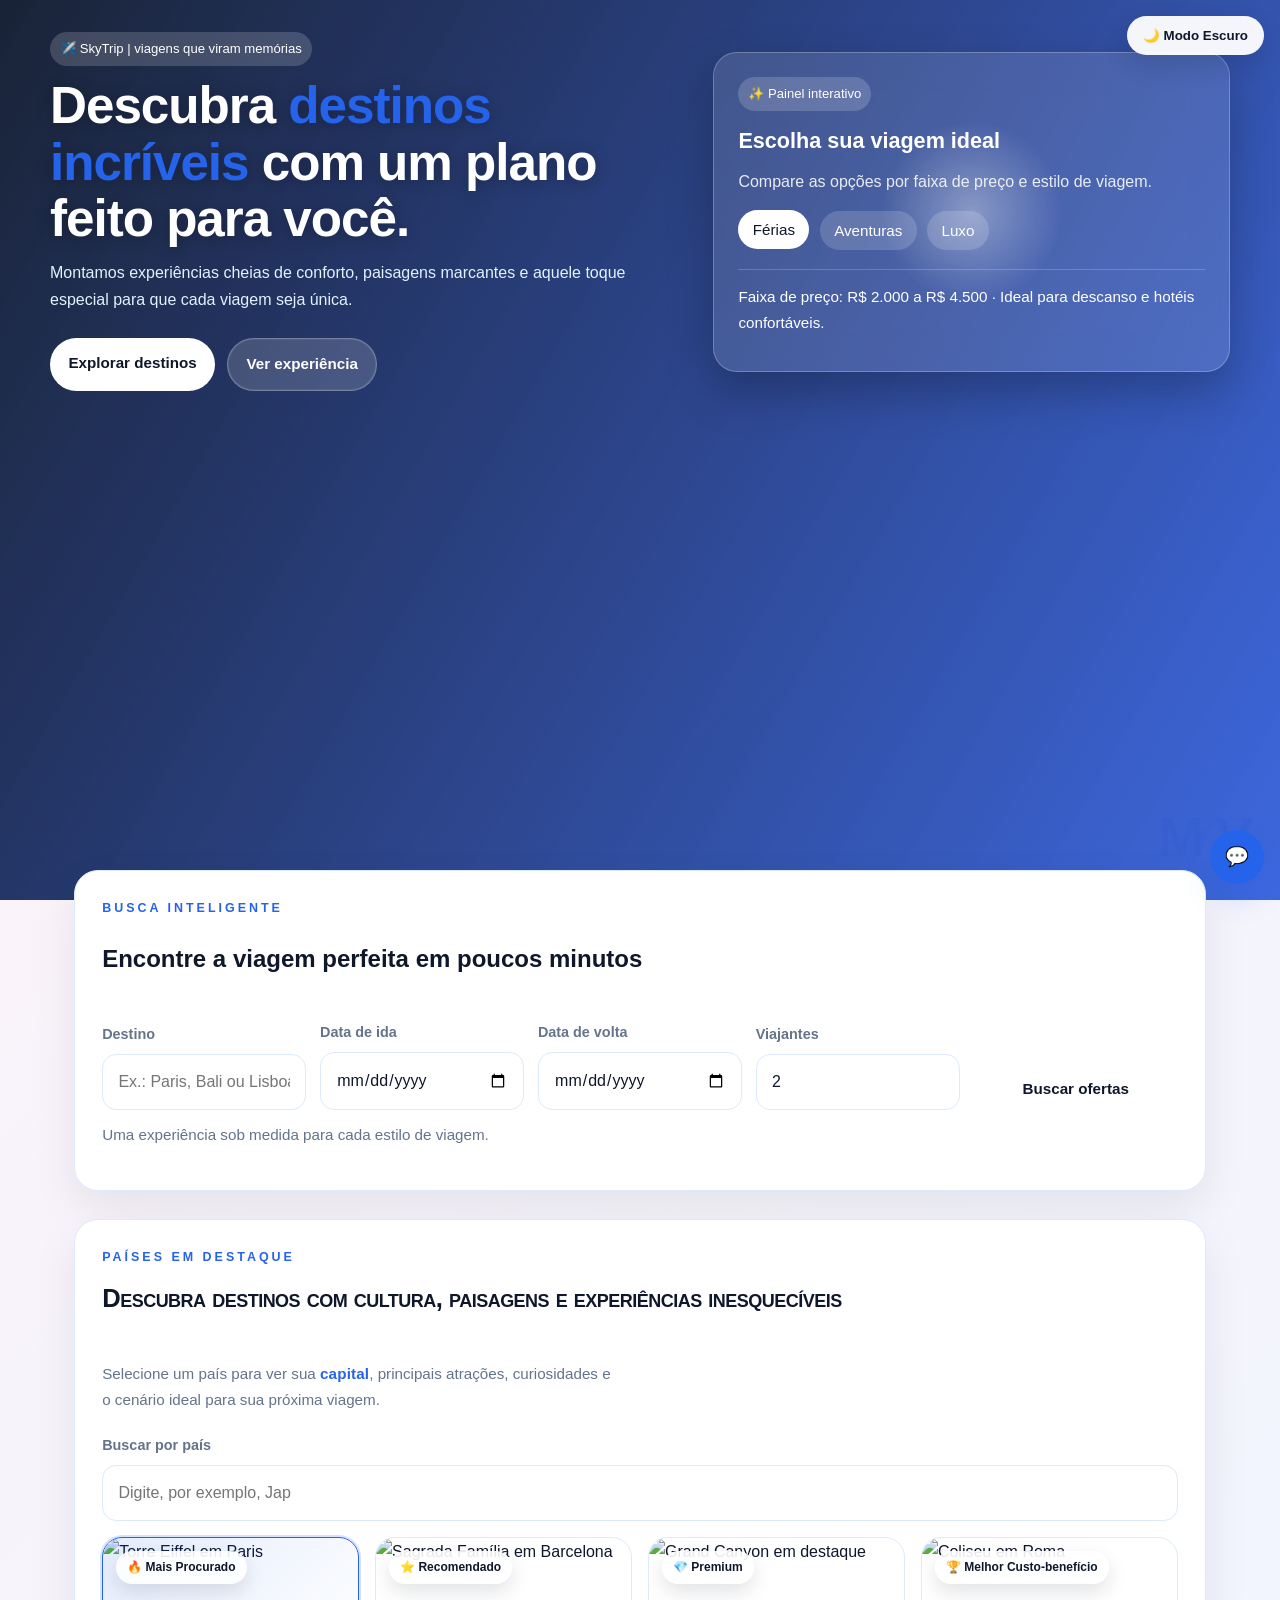
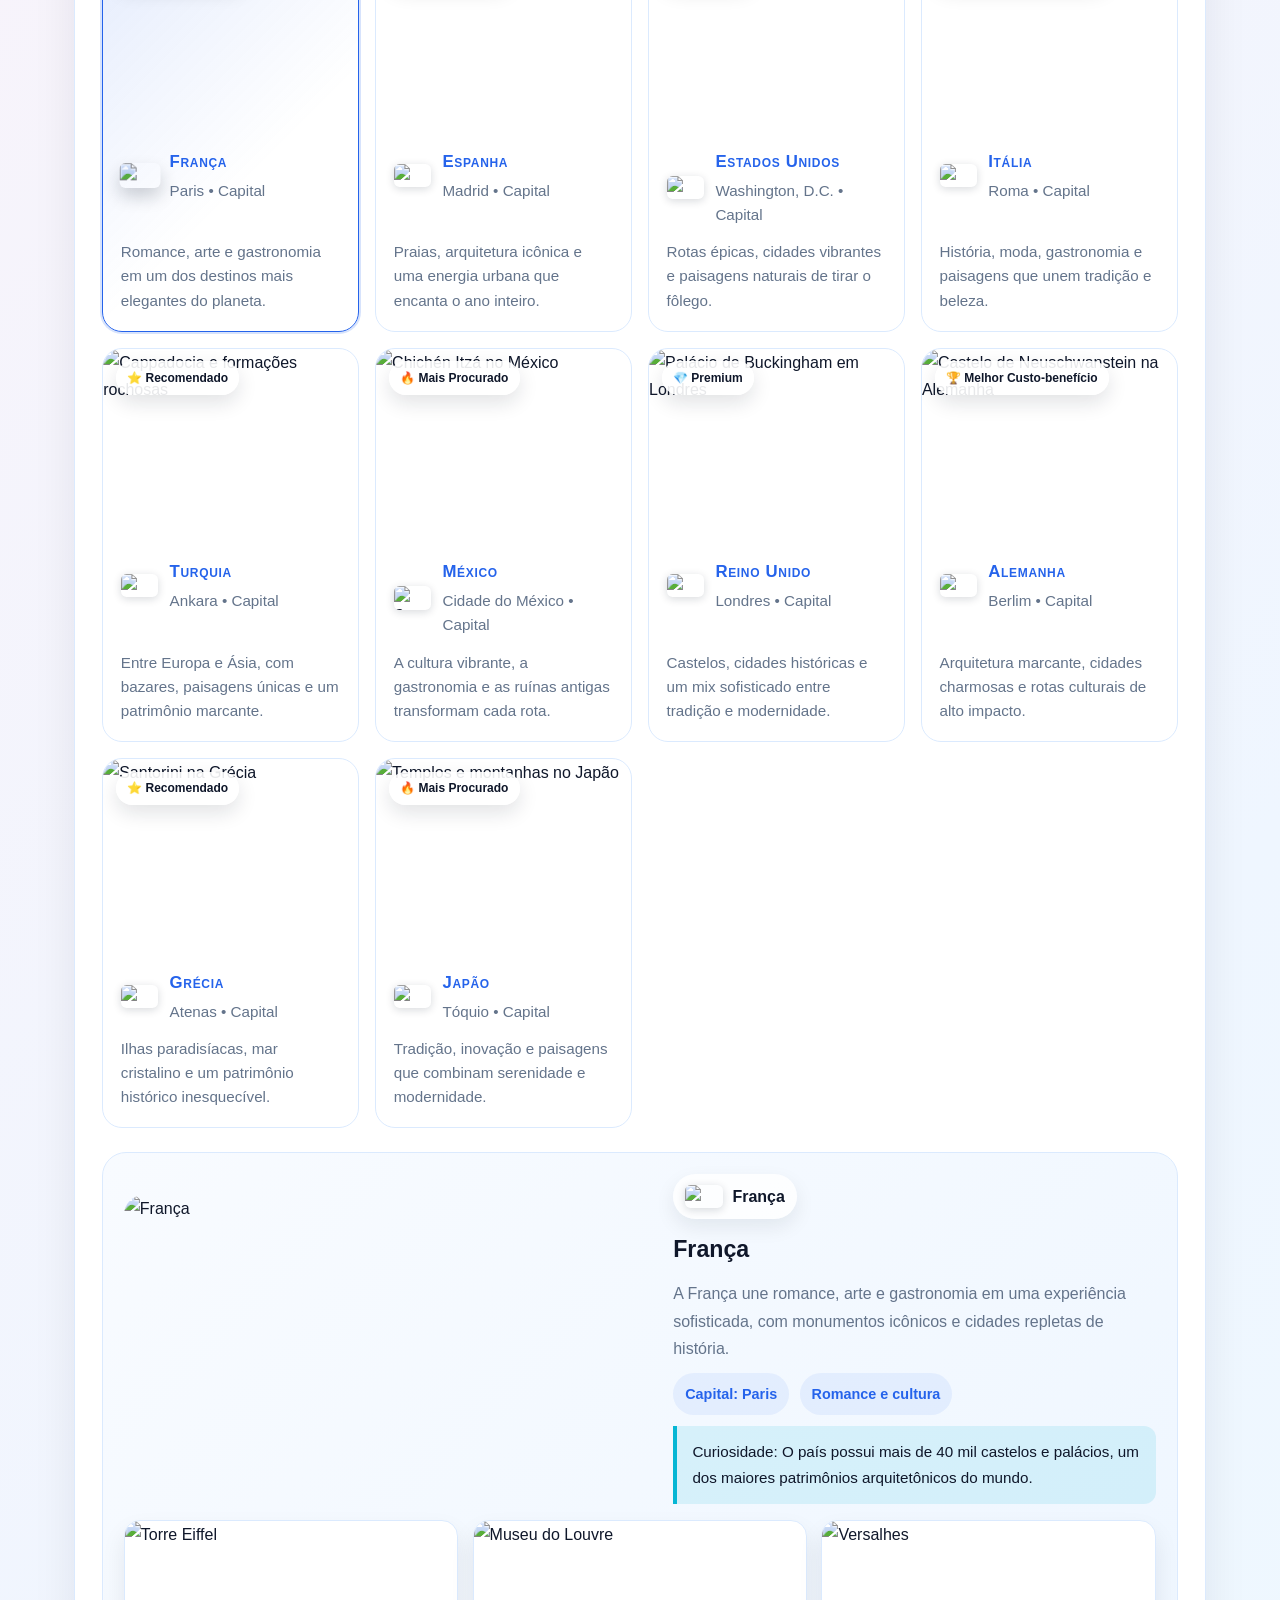
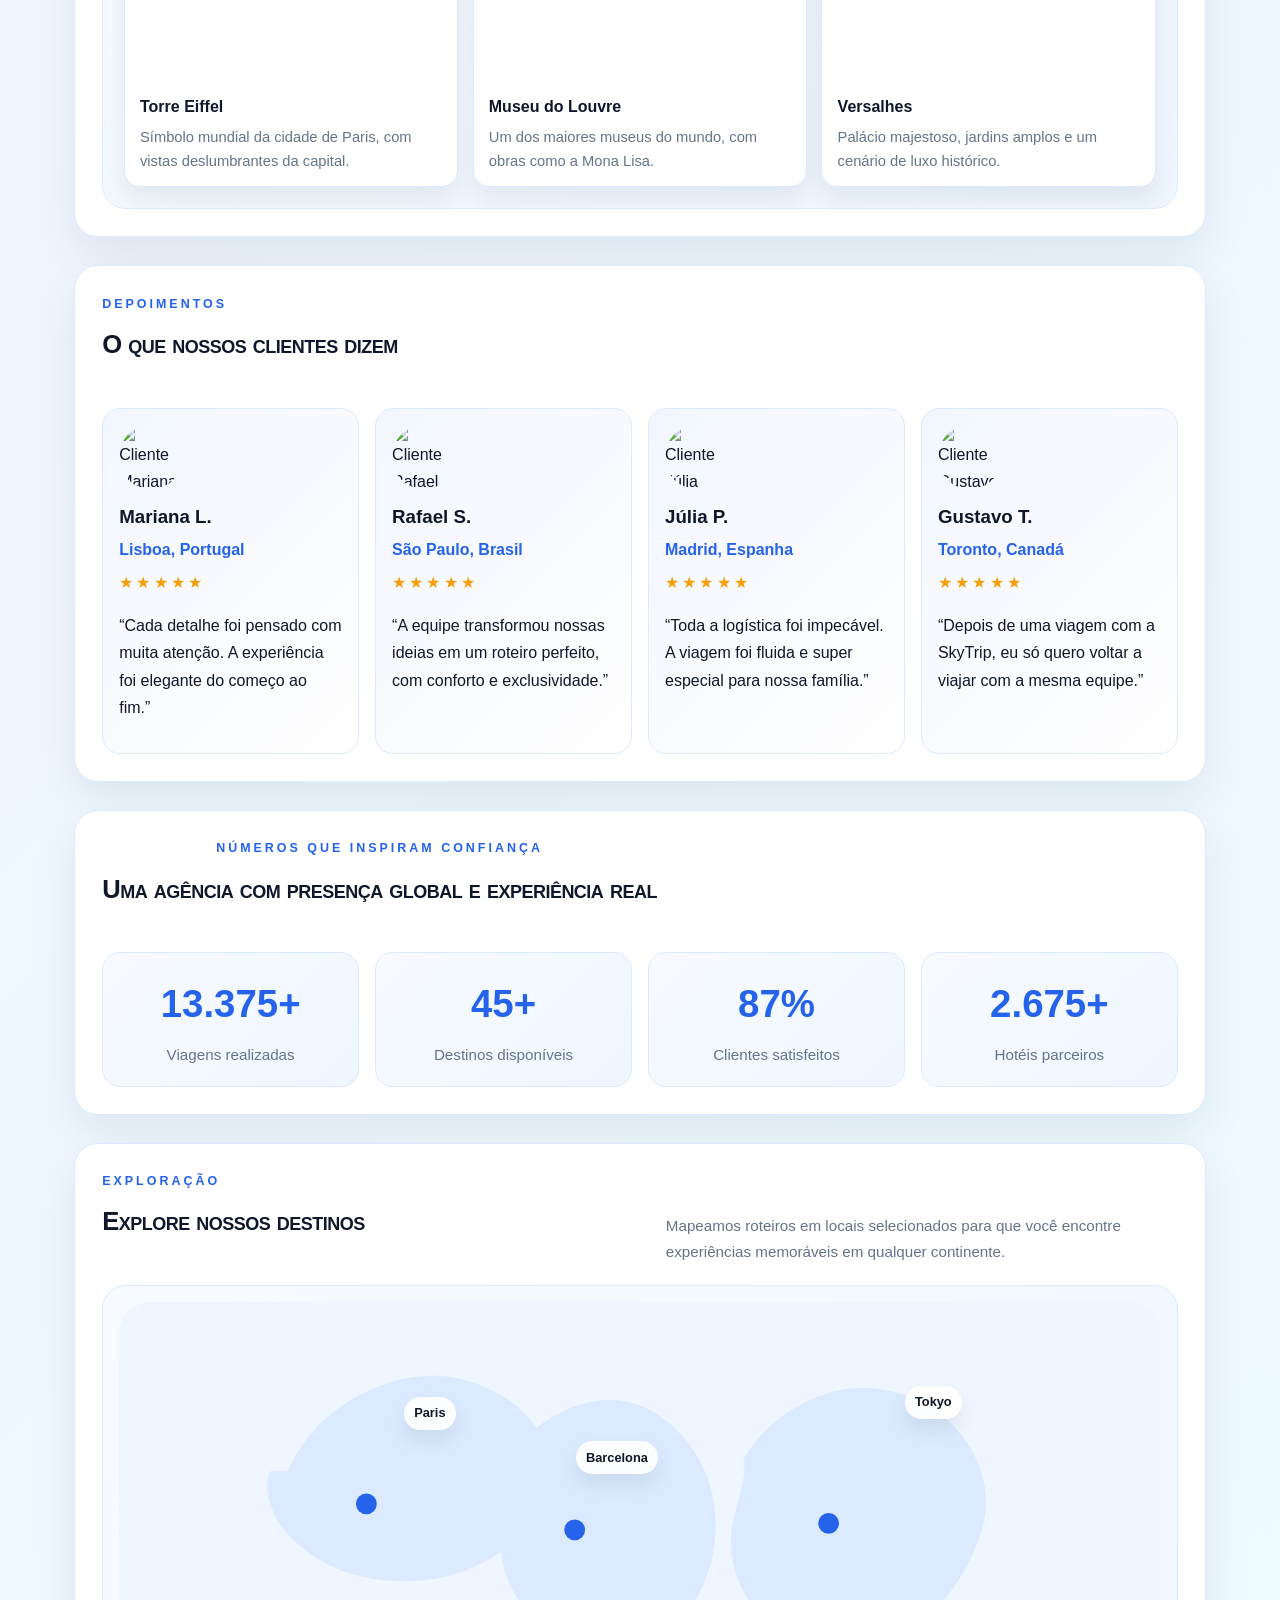
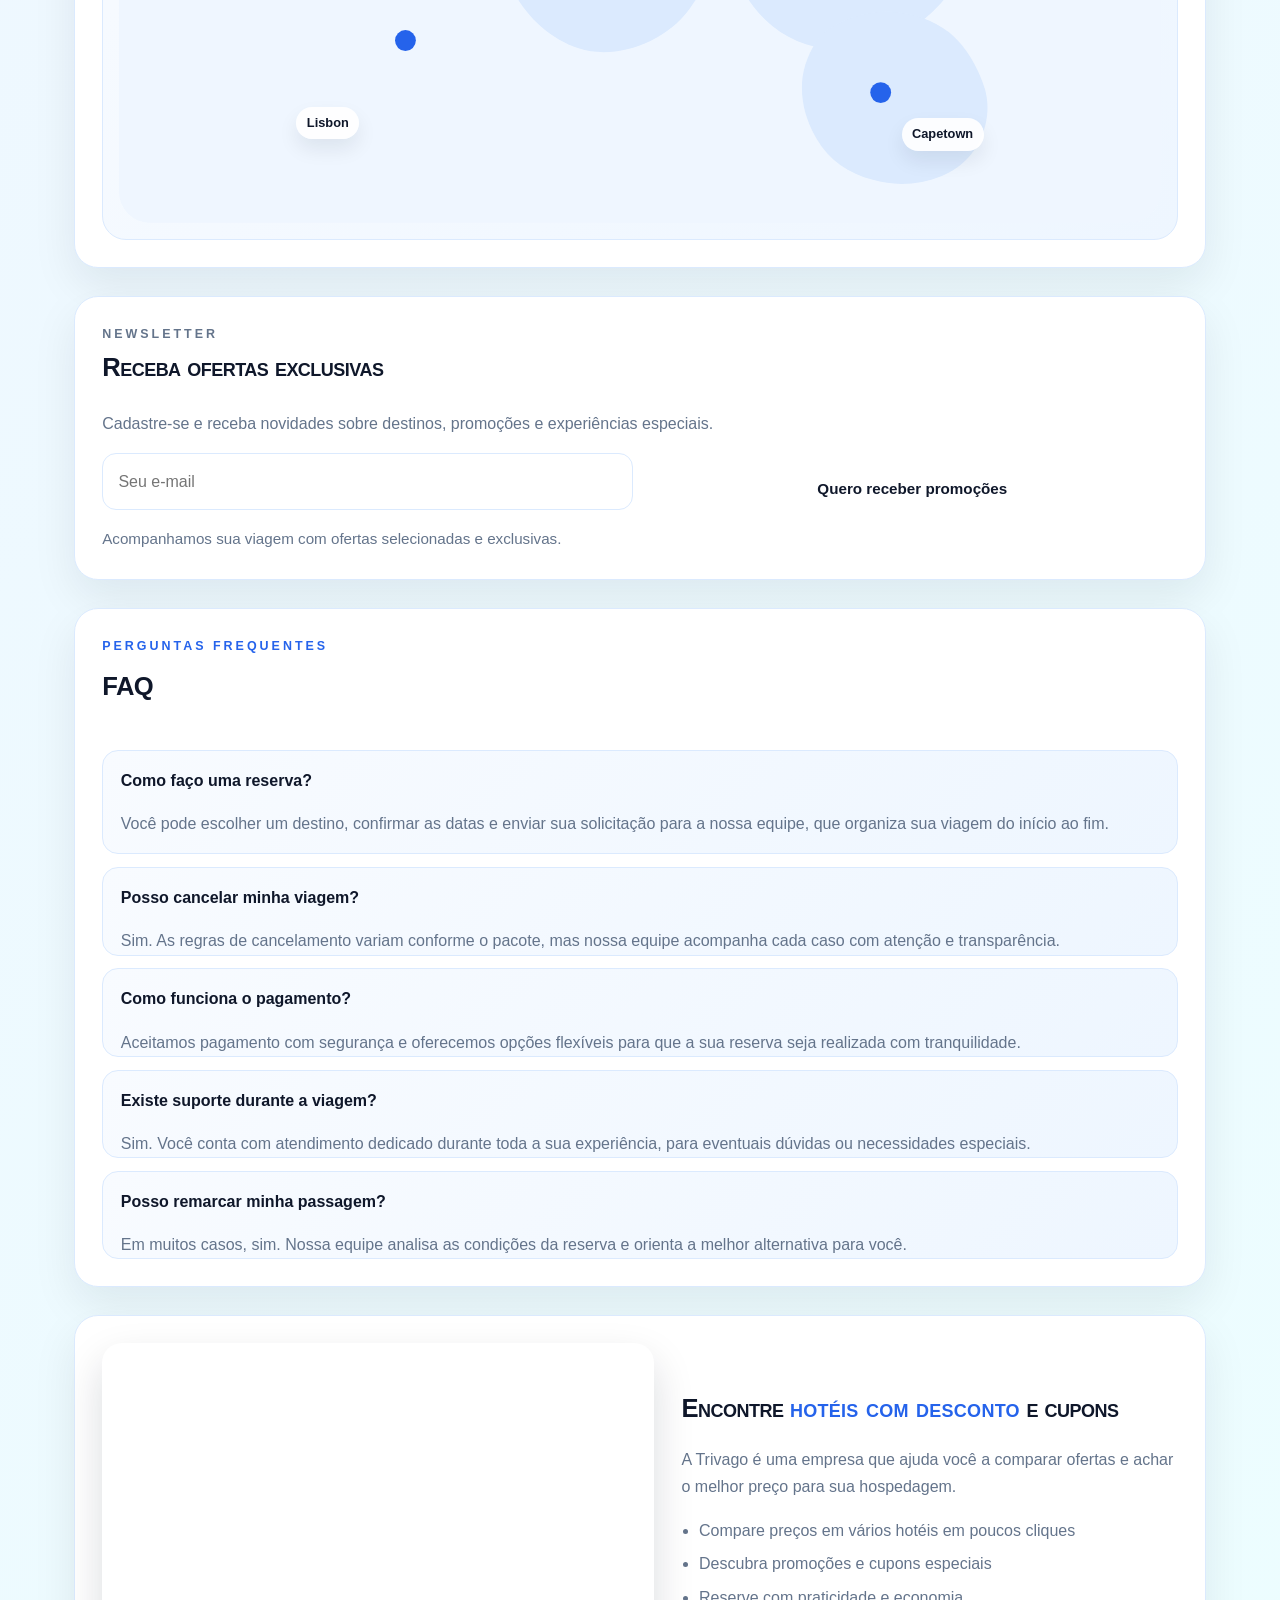
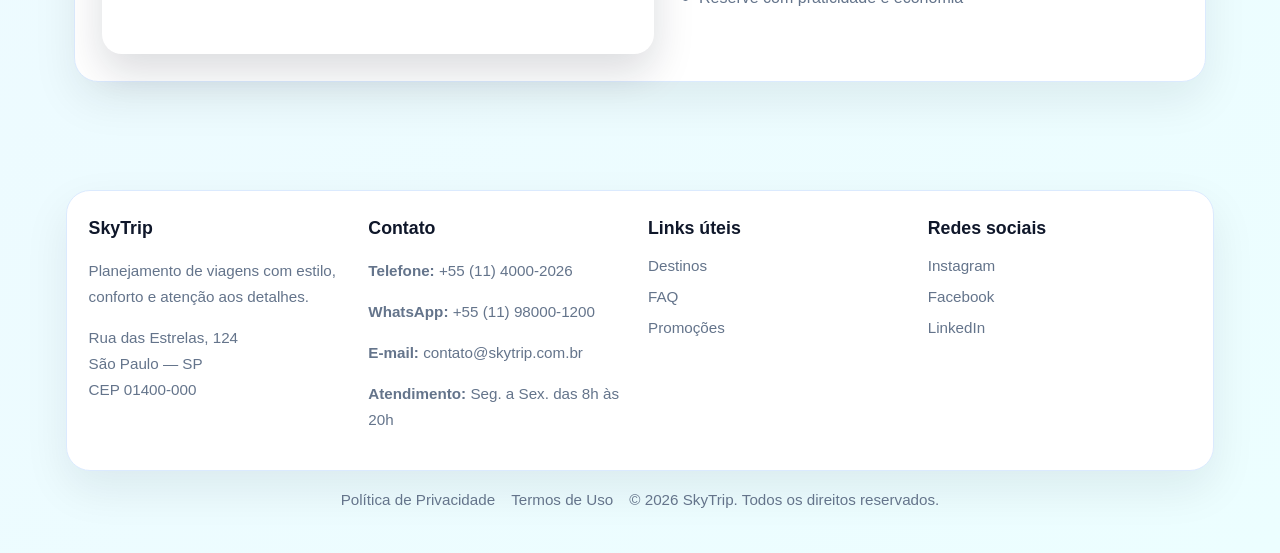
==== commit 2ebb66ef: "Rename index_new.html to index.html" ====
--- a/index.html
+++ b/index.html
@@ -1,463 +1,742 @@
-<!DOCTYPE html>
-<html lang="pt-BR">
-<head>
-  <meta charset="UTF-8" />
-  <meta name="viewport" content="width=device-width, initial-scale=1.0" />
-  <title>SkyTrip | Agência de Viagens</title>
-  <link rel="stylesheet" href="styles.css" />
-</head>
-<body>
-  <header class="hero">
-    <div class="hero-content">
-      <div>
-        <span class="chip">✈️ SkyTrip | viagens que viram memórias</span>
-        <h1>Descubra <span class="accent">destinos incríveis</span> com um plano feito para você.</h1>
-        <p>Montamos experiências cheias de conforto, paisagens marcantes e aquele toque especial para que cada viagem seja única.</p>
-        <div class="hero-actions">
-          <a class="btn btn-primary" href="#destinos">Explorar destinos</a>
-          <a class="btn btn-secondary" href="#video">Ver experiência</a>
-        </div>
-      </div>
-
-      <div class="panel-card" id="panelCard">
-        <span class="chip">✨ Painel interativo</span>
-        <h3 id="panelTitle">Escolha sua viagem ideal</h3>
-        <p id="panelText">Compare as opções por faixa de preço e estilo de viagem.</p>
-
-        <div class="options">
-          <button class="option-btn active" data-style="Ferias">Férias</button>
-          <button class="option-btn" data-style="Aventuras">Aventuras</button>
-          <button class="option-btn" data-style="Luxo">Luxo</button>
-        </div>
-
-        <div class="result-box" id="resultBox">
-          Faixa de preço: R$ 2.000 a R$ 4.500 · Ideal para descanso e hotéis confortáveis.
-        </div>
-      </div>
-    </div>
-  </header>
-
-  <main>
-    <section class="section-card" id="destinos">
-      <div class="section-heading">
-        <div>
-          <p class="section-kicker">Países em destaque</p>
-          <h2>Descubra destinos com cultura, paisagens e experiências inesquecíveis</h2>
-        </div>
-        <p class="section-intro">Selecione um país para ver sua <span class="highlight">capital</span>, principais atrações, curiosidades e o cenário ideal para sua próxima viagem.</p>
-      </div>
-
-      <div class="destinos">
-        <button class="destino active" type="button" data-country="França">
-          <img src="https://images.unsplash.com/photo-1499856871958-5b9627545d1a?auto=format&fit=crop&w=900&q=80" alt="Torre Eiffel em Paris" loading="lazy" />
-          <div class="destino-content">
-            <div class="destino-top">
-              <img class="flag-badge" src="https://flagcdn.com/w320/fr.png" alt="Bandeira da França" />
-              <div>
-                <h3>França</h3>
-                <p>Paris • Capital</p>
-              </div>
-            </div>
-            <p>Romance, arte e gastronomia em um dos destinos mais elegantes do planeta.</p>
-          </div>
-        </button>
-
-        <button class="destino" type="button" data-country="Espanha">
-          <img src="https://images.unsplash.com/photo-1543783207-ec64e4d95325?auto=format&fit=crop&w=900&q=80" alt="Sagrada Família em Barcelona" loading="lazy" />
-          <div class="destino-content">
-            <div class="destino-top">
-              <img class="flag-badge" src="https://flagcdn.com/w320/es.png" alt="Bandeira da Espanha" />
-              <div>
-                <h3>Espanha</h3>
-                <p>Madrid • Capital</p>
-              </div>
-            </div>
-            <p>Praias, arquitetura icônica e uma energia urbana que encanta o ano inteiro.</p>
-          </div>
-        </button>
-
-        <button class="destino" type="button" data-country="Estados Unidos">
-          <img src="https://images.unsplash.com/photo-1500530855697-b586d89ba3ee?auto=format&fit=crop&w=900&q=80" alt="Grand Canyon em destaque" loading="lazy" />
-          <div class="destino-content">
-            <div class="destino-top">
-              <img class="flag-badge" src="https://flagcdn.com/w320/us.png" alt="Bandeira dos Estados Unidos" />
-              <div>
-                <h3>Estados Unidos</h3>
-                <p>Washington, D.C. • Capital</p>
-              </div>
-            </div>
-            <p>Rotas épicas, cidades vibrantes e paisagens naturais de tirar o fôlego.</p>
-          </div>
-        </button>
-
-        <button class="destino" type="button" data-country="Itália">
-          <img src="https://images.unsplash.com/photo-1516483638261-f4dbaf036963?auto=format&fit=crop&w=900&q=80" alt="Coliseu em Roma" loading="lazy" />
-          <div class="destino-content">
-            <div class="destino-top">
-              <img class="flag-badge" src="https://flagcdn.com/w320/it.png" alt="Bandeira da Itália" />
-              <div>
-                <h3>Itália</h3>
-                <p>Roma • Capital</p>
-              </div>
-            </div>
-            <p>História, moda, gastronomia e paisagens que unem tradição e beleza.</p>
-          </div>
-        </button>
-
-        <button class="destino" type="button" data-country="Turquia">
-          <img src="https://images.unsplash.com/photo-1548013146-72479768bada?auto=format&fit=crop&w=900&q=80" alt="Cappadocia e formações rochosas" loading="lazy" />
-          <div class="destino-content">
-            <div class="destino-top">
-              <img class="flag-badge" src="https://flagcdn.com/w320/tr.png" alt="Bandeira da Turquia" />
-              <div>
-                <h3>Turquia</h3>
-                <p>Ankara • Capital</p>
-              </div>
-            </div>
-            <p>Entre Europa e Ásia, com bazares, paisagens únicas e um patrimônio marcante.</p>
-          </div>
-        </button>
-
-        <button class="destino" type="button" data-country="México">
-          <img src="https://images.unsplash.com/photo-1518638150340-f706e86654de?auto=format&fit=crop&w=900&q=80" alt="Chichén Itzá no México" loading="lazy" />
-          <div class="destino-content">
-            <div class="destino-top">
-              <img class="flag-badge" src="https://flagcdn.com/w320/mx.png" alt="Bandeira do México" />
-              <div>
-                <h3>México</h3>
-                <p>Cidade do México • Capital</p>
-              </div>
-            </div>
-            <p>A cultura vibrante, a gastronomia e as ruínas antigas transformam cada rota.</p>
-          </div>
-        </button>
-
-        <button class="destino" type="button" data-country="Reino Unido">
-          <img src="https://images.unsplash.com/photo-1513635269975-59663e0ac1ad?auto=format&fit=crop&w=900&q=80" alt="Palácio de Buckingham em Londres" loading="lazy" />
-          <div class="destino-content">
-            <div class="destino-top">
-              <img class="flag-badge" src="https://flagcdn.com/w320/gb.png" alt="Bandeira do Reino Unido" />
-              <div>
-                <h3>Reino Unido</h3>
-                <p>Londres • Capital</p>
-              </div>
-            </div>
-            <p>Castelos, cidades históricas e um mix sofisticado entre tradição e modernidade.</p>
-          </div>
-        </button>
-
-        <button class="destino" type="button" data-country="Alemanha">
-          <img src="https://images.unsplash.com/photo-1467269204594-9661b134dd2b?auto=format&fit=crop&w=900&q=80" alt="Castelo de Neuschwanstein na Alemanha" loading="lazy" />
-          <div class="destino-content">
-            <div class="destino-top">
-              <img class="flag-badge" src="https://flagcdn.com/w320/de.png" alt="Bandeira da Alemanha" />
-              <div>
-                <h3>Alemanha</h3>
-                <p>Berlim • Capital</p>
-              </div>
-            </div>
-            <p>Arquitetura marcante, cidades charmosas e rotas culturais de alto impacto.</p>
-          </div>
-        </button>
-
-        <button class="destino" type="button" data-country="Grécia">
-          <img src="https://images.unsplash.com/photo-1570077188670-e3a8d69ac5ff?auto=format&fit=crop&w=900&q=80" alt="Santorini na Grécia" loading="lazy" />
-          <div class="destino-content">
-            <div class="destino-top">
-              <img class="flag-badge" src="https://flagcdn.com/w320/gr.png" alt="Bandeira da Grécia" />
-              <div>
-                <h3>Grécia</h3>
-                <p>Atenas • Capital</p>
-              </div>
-            </div>
-            <p>Ilhas paradisíacas, mar cristalino e um patrimônio histórico inesquecível.</p>
-          </div>
-        </button>
-
-        <button class="destino" type="button" data-country="Japão">
-          <img src="https://images.unsplash.com/photo-1493976040374-85c8e12f0c0e?auto=format&fit=crop&w=900&q=80" alt="Templos e montanhas no Japão" loading="lazy" />
-          <div class="destino-content">
-            <div class="destino-top">
-              <img class="flag-badge" src="https://flagcdn.com/w320/jp.png" alt="Bandeira do Japão" />
-              <div>
-                <h3>Japão</h3>
-                <p>Tóquio • Capital</p>
-              </div>
-            </div>
-            <p>Tradição, inovação e paisagens que combinam serenidade e modernidade.</p>
-          </div>
-        </button>
-      </div>
-
-      <div class="destination-detail" id="destinationDetail"></div>
-    </section>
-
-    <section class="section-card" id="video">
-      <div class="video-wrap">
-        <div class="video-frame">
-          <iframe
-            src="https://streamable.com/e/kjairt"
-            title="Vídeo da Trivago"
-            allowfullscreen>
-          </iframe>
-        </div>
-        <div class="video-copy">
-          <h2>Encontre <span class="highlight">hotéis com desconto</span> e cupons</h2>
-          <p>A Trivago é uma empresa que ajuda você a comparar ofertas e achar o melhor preço para sua hospedagem.</p>
-          <ul>
-            <li>Compare preços em vários hotéis em poucos cliques</li>
-            <li>Descubra promoções e cupons especiais</li>
-            <li>Reserve com praticidade e economia</li>
-          </ul>
-        </div>
-      </div>
-    </section>
-  </main>
-
-  <footer>
-    © 2026 SkyTrip. Planejamento de viagens com estilo e conforto.
-  </footer>
-
-  <script>
-    const panelCard = document.getElementById("panelCard");
-    const panelTitle = document.getElementById("panelTitle");
-    const panelText = document.getElementById("panelText");
-    const resultBox = document.getElementById("resultBox");
-    const buttons = document.querySelectorAll(".option-btn");
-    const destinationButtons = document.querySelectorAll(".destino");
-    const destinationDetail = document.getElementById("destinationDetail");
-
-    const profiles = {
-      Ferias: {
-        title: "Pacote de férias",
-        text: "Ideal para quem quer descanso, praias e hotéis confortáveis com ótima relação custo-benefício.",
-        result: "Faixa de preço: <span class=\"highlight\">R$ 2.000 a R$ 4.500</span> · Recomendação: Algarve com hospedagem acolhedora e passeios relaxantes."
-      },
-      Aventuras: {
-        title: "Roteiro de aventuras",
-        text: "Perfeito para quem gosta de trilhas, esportes e experiências intensas em destinos vibrantes.",
-        result: "Faixa de preço: <span class=\"highlight\">R$ 3.500 a R$ 6.500</span> · Recomendação: Bali com mergulho, trilhas e passeios inesquecíveis."
-      },
-      Luxo: {
-        title: "Experiência de luxo",
-        text: "Um plano premium com hotéis exclusivos, serviços especiais e experiências sofisticadas.",
-        result: "Faixa de preço: <span class=\"highlight\">R$ 8.000 a R$ 15.000+</span> · Recomendação: Dubai com resorts de alto padrão e turismo exclusivo."
-      }
-    };
-
-    const destinations = {
-      França: {
-        capital: "Paris",
-        flag: "https://flagcdn.com/w320/fr.png",
-        image: "https://images.unsplash.com/photo-1499856871958-5b9627545d1a?auto=format&fit=crop&w=1200&q=80",
-        description: "A França une romance, arte e gastronomia em uma experiência sofisticada, com monumentos icônicos e cidades repletas de história.",
-        tag: "Romance e cultura",
-        curiosity: "O país possui mais de 40 mil castelos e palácios, um dos maiores patrimônios arquitetônicos do mundo.",
-        spots: [
-          { name: "Torre Eiffel", image: "https://images.unsplash.com/photo-1511739001486-6bfe10ce785f?auto=format&fit=crop&w=900&q=80", desc: "Símbolo mundial da cidade de Paris, com vistas deslumbrantes da capital." },
-          { name: "Museu do Louvre", image: "https://images.unsplash.com/photo-1548013146-72479768bada?auto=format&fit=crop&w=900&q=80", desc: "Um dos maiores museus do mundo, com obras como a Mona Lisa." },
-          { name: "Versalhes", image: "https://images.unsplash.com/photo-1502602898657-3e91760cbb34?auto=format&fit=crop&w=900&q=80", desc: "Palácio majestoso, jardins amplos e um cenário de luxo histórico." }
-        ]
-      },
-      Espanha: {
-        capital: "Madrid",
-        flag: "https://flagcdn.com/w320/es.png",
-        image: "https://images.unsplash.com/photo-1539037116277-4db20889f2d4?auto=format&fit=crop&w=1200&q=80",
-        description: "A Espanha oferece praias incríveis, cidades históricas e uma vida cultural intensa, com arquitetura única e gastronomia marcante.",
-        tag: "Praias e arquitetura",
-        curiosity: "A Espanha é um dos países com mais festivais populares do mundo, como as Fallas de Valência.",
-        spots: [
-          { name: "Sagrada Família", image: "https://images.unsplash.com/photo-1543783207-ec64e4d95325?auto=format&fit=crop&w=900&q=80", desc: "Obra-prima modernista de Gaudí, um dos monumentos mais famosos da Espanha." },
-          { name: "Alhambra", image: "https://images.unsplash.com/photo-1528744598421-b7b93e12df15?auto=format&fit=crop&w=900&q=80", desc: "Complexo palaciano árabe em Granada, repleto de beleza e história." },
-          { name: "Park Güell", image: "https://images.unsplash.com/photo-1546525848-3ce03ca516f6?auto=format&fit=crop&w=900&q=80", desc: "Parque colorido com mosaicos e vistas espetaculares de Barcelona." }
-        ]
-      },
-      "Estados Unidos": {
-        capital: "Washington, D.C.",
-        flag: "https://flagcdn.com/w320/us.png",
-        image: "https://images.unsplash.com/photo-1500530855697-b586d89ba3ee?auto=format&fit=crop&w=1200&q=80",
-        description: "Os Estados Unidos combinam megacidades, parques nacionais e paisagens naturais gigantes, oferecendo roteiros para todos os estilos de viagem.",
-        tag: "Cidades e paisagens",
-        curiosity: "O país conta com 63 parques nacionais, protegendo alguns dos cenários mais impressionantes do planeta.",
-        spots: [
-          { name: "Grand Canyon", image: "https://images.unsplash.com/photo-1500534623283-312aade485b7?auto=format&fit=crop&w=900&q=80", desc: "Uma das paisagens naturais mais marcantes do planeta, com vistas inigualáveis." },
-          { name: "Times Square", image: "https://images.unsplash.com/photo-1480714378408-67cf0d13bc1b?auto=format&fit=crop&w=900&q=80", desc: "O coração luminoso de Nova York, ideal para quem ama energia urbana." },
-          { name: "Estátua da Liberdade", image: "https://images.unsplash.com/photo-1548013146-72479768bada?auto=format&fit=crop&w=900&q=80", desc: "Ícone histórico e um dos pontos mais fotografados dos Estados Unidos." }
-        ]
-      },
-      Itália: {
-        capital: "Roma",
-        flag: "https://flagcdn.com/w320/it.png",
-        image: "https://images.unsplash.com/photo-1516483638261-f4dbaf036963?auto=format&fit=crop&w=1200&q=80",
-        description: "A Itália é um destino clássico para quem ama arte, história e boa gastronomia, com cidades de beleza incomparável.",
-        tag: "História e gastronomia",
-        curiosity: "A Itália possui mais patrimônios da UNESCO do que qualquer outro país do mundo.",
-        spots: [
-          { name: "Coliseu", image: "https://images.unsplash.com/photo-1529260830199-42c24126f198?auto=format&fit=crop&w=900&q=80", desc: "Um dos monumentos mais emblemáticos da Antiguidade, localizado em Roma." },
-          { name: "Veneza", image: "https://images.unsplash.com/photo-1514890547357-a9ee288728e0?auto=format&fit=crop&w=900&q=80", desc: "Cidade única com canais, pontes e uma atmosfera romântica e encantadora." },
-          { name: "Torre de Pisa", image: "https://images.unsplash.com/photo-1500375592092-40eb2168fd21?auto=format&fit=crop&w=900&q=80", desc: "Símbolo arquitetônico famoso por sua inclinação singular." }
-        ]
-      },
-      Turquia: {
-        capital: "Ankara",
-        flag: "https://flagcdn.com/w320/tr.png",
-        image: "https://images.unsplash.com/photo-1548013146-72479768bada?auto=format&fit=crop&w=1200&q=80",
-        description: "A Turquia conecta culturas, com bazares históricos, paisagens únicas e uma localização fascinante entre dois continentes.",
-        tag: "Cultura e paisagens",
-        curiosity: "A Turquia fica entre a Europa e a Ásia, sendo um dos poucos países com essa posição geográfica única.",
-        spots: [
-          { name: "Cappadocia", image: "https://images.unsplash.com/photo-1501785888041-af3ef285b470?auto=format&fit=crop&w=900&q=80", desc: "Formações rochosas impressionantes, balões de ar quente e cenários de cinema." },
-          { name: "Istambul", image: "https://images.unsplash.com/photo-1524231757912-21f4fe3a7200?auto=format&fit=crop&w=900&q=80", desc: "Cidade vibrante, repleta de mesquitas, bazares e vistas sobre o Bósforo." },
-          { name: "Éfeso", image: "https://images.unsplash.com/photo-1500530855697-b586d89ba3ee?auto=format&fit=crop&w=900&q=80", desc: "Uma das maiores ruínas antigas da região, com importância histórica enorme." }
-        ]
-      },
-      México: {
-        capital: "Cidade do México",
-        flag: "https://flagcdn.com/w320/mx.png",
-        image: "https://images.unsplash.com/photo-1518638150340-f706e86654de?auto=format&fit=crop&w=1200&q=80",
-        description: "O México oferece uma mistura envolvente de ruínas antigas, praias paradisíacas e uma culinária reconhecida mundialmente.",
-        tag: "História e gastronomia",
-        curiosity: "A culinária mexicana foi reconhecida pela UNESCO como Patrimônio Cultural Imaterial da Humanidade.",
-        spots: [
-          { name: "Chichén Itzá", image: "https://images.unsplash.com/photo-1548013146-72479768bada?auto=format&fit=crop&w=900&q=80", desc: "Uma das maravilhas mais importantes da civilização maia." },
-          { name: "Teotihuacán", image: "https://images.unsplash.com/photo-1501785888041-af3ef285b470?auto=format&fit=crop&w=900&q=80", desc: "Complexo arqueológico com pirâmides imponentes e história fascinante." },
-          { name: "Cancún", image: "https://images.unsplash.com/photo-1527631746610-bca00a040d60?auto=format&fit=crop&w=900&q=80", desc: "Destino de praia com águas cristalinas e uma vida noturna animada." }
-        ]
-      },
-      "Reino Unido": {
-        capital: "Londres",
-        flag: "https://flagcdn.com/w320/gb.png",
-        image: "https://images.unsplash.com/photo-1513635269975-59663e0ac1ad?auto=format&fit=crop&w=1200&q=80",
-        description: "O Reino Unido reúne cidades históricas, palácios majestosos e paisagens rurais encantadoras, com um charme muito próprio.",
-        tag: "História e cidades",
-        curiosity: "Londres já teve uma torre onde os corvos eram cuidados por superstição e tradição.",
-        spots: [
-          { name: "Big Ben", image: "https://images.unsplash.com/photo-1513635269975-59663e0ac1ad?auto=format&fit=crop&w=900&q=80", desc: "Símbolo icônico de Londres e um dos marcos mais reconhecidos do mundo." },
-          { name: "Stonehenge", image: "https://images.unsplash.com/photo-1476514525535-07fb3b4ae5f1?auto=format&fit=crop&w=900&q=80", desc: "Monumento pré-histórico cercado por mistério e beleza rural." },
-          { name: "Edimburgo", image: "https://images.unsplash.com/photo-1500534623283-312aade485b7?auto=format&fit=crop&w=900&q=80", desc: "Cidade histórica com castelos, ruas estreitas e uma atmosfera encantadora." }
-        ]
-      },
-      Alemanha: {
-        capital: "Berlim",
-        flag: "https://flagcdn.com/w320/de.png",
-        image: "https://images.unsplash.com/photo-1467269204594-9661b134dd2b?auto=format&fit=crop&w=1200&q=80",
-        description: "A Alemanha leva quem viaja para cidades modernas, castelos encantadores e trilhas imperdíveis em paisagens naturais memoráveis.",
-        tag: "Cidades e castelos",
-        curiosity: "O país possui uma das maiores redes ferroviárias da Europa, perfeita para explorar em viagens curtas.",
-        spots: [
-          { name: "Neuschwanstein", image: "https://images.unsplash.com/photo-1500530855697-b586d89ba3ee?auto=format&fit=crop&w=900&q=80", desc: "Castelo romântico que inspirou contos e histórias de conto de fadas." },
-          { name: "Porta de Brandemburgo", image: "https://images.unsplash.com/photo-1527631746610-bca00a040d60?auto=format&fit=crop&w=900&q=80", desc: "Monumento histórico no centro de Berlim e símbolo da reunificação alemã." },
-          { name: "Floresta Negra", image: "https://images.unsplash.com/photo-1501785888041-af3ef285b470?auto=format&fit=crop&w=900&q=80", desc: "Região de montanhas, aldeias e trilhas que encantam os amantes da natureza." }
-        ]
-      },
-      Grécia: {
-        capital: "Atenas",
-        flag: "https://flagcdn.com/w320/gr.png",
-        image: "https://images.unsplash.com/photo-1570077188670-e3a8d69ac5ff?auto=format&fit=crop&w=1200&q=80",
-        description: "A Grécia surpreende com ilhas de águas cristalinas, vilarejos brancos e um legado histórico que fascina milhões de viajantes.",
-        tag: "Ilhas e mitologia",
-        curiosity: "O país possui mais de 6 mil ilhas e ilhéus, muitos ainda preservados e cheios de encanto.",
-        spots: [
-          { name: "Acrópole", image: "https://images.unsplash.com/photo-1529156069898-49953e39b3ac?auto=format&fit=crop&w=900&q=80", desc: "Maravilha antiga que representa a essência da história grega." },
-          { name: "Santorini", image: "https://images.unsplash.com/photo-1570077188670-e3a8d69ac5ff?auto=format&fit=crop&w=900&q=80", desc: "Ilha com casas brancas, céu azul e pôr do sol inesquecível." },
-          { name: "Meteora", image: "https://images.unsplash.com/photo-1500375592092-40eb2168fd21?auto=format&fit=crop&w=900&q=80", desc: "Monastérios sobre formações rochosas de um cenário único no mundo." }
-        ]
-      },
-      Japão: {
-        capital: "Tóquio",
-        flag: "https://flagcdn.com/w320/jp.png",
-        image: "https://images.unsplash.com/photo-1493976040374-85c8e12f0c0e?auto=format&fit=crop&w=1200&q=80",
-        description: "O Japão combina tradição ancestral, tecnologia avançada e paisagens fascinantes em uma experiência cultural intensa.",
-        tag: "Tradição e inovação",
-        curiosity: "O país conta com mais de 100 mil templos e santuários, cada um com sua própria história.",
-        spots: [
-          { name: "Monte Fuji", image: "https://images.unsplash.com/photo-1526481280693-3bfa7568e0f3?auto=format&fit=crop&w=900&q=80", desc: "Montanha sagrada e um dos cenários mais reconhecidos do Japão." },
-          { name: "Fushimi Inari", image: "https://images.unsplash.com/photo-1493976040374-85c8e12f0c0e?auto=format&fit=crop&w=900&q=80", desc: "Templo famoso por seus milheiros de portões vermelhos." },
-          { name: "Quioto", image: "https://images.unsplash.com/photo-1528164344705-47542687000d?auto=format&fit=crop&w=900&q=80", desc: "Cidade histórica com templos, jardins e uma atmosfera serena." }
-        ]
-      }
-    };
-
-    function renderDestination(country) {
-      const data = destinations[country];
-      if (!data) return;
-
-      destinationDetail.innerHTML = `
-        <div class="detail-shell">
-          <div class="detail-hero">
-            <img src="${data.image}" alt="${country}" loading="lazy" />
-            <div class="detail-header">
-              <div class="flag-pill">
-                <img class="flag-badge" src="${data.flag}" alt="Bandeira de ${country}" />
-                <span>${country}</span>
-              </div>
-              <h3>${country}</h3>
-              <p>${data.description}</p>
-              <div class="detail-meta">
-                <span class="detail-pill">Capital: ${data.capital}</span>
-                <span class="detail-pill">${data.tag}</span>
-              </div>
-              <div class="curiosity">Curiosidade: ${data.curiosity}</div>
-            </div>
-          </div>
-
-          <div class="detail-grid">
-            ${data.spots.map((spot, index) => `
-              <article class="spot-card" style="--delay: ${index * 90}ms;">
-                <img src="${spot.image}" alt="${spot.name}" loading="lazy" />
-                <div class="spot-content">
-                  <h4>${spot.name}</h4>
-                  <p>${spot.desc}</p>
-                </div>
-              </article>
-            `).join("")}
-          </div>
-        </div>
-      `;
-
-      destinationDetail.classList.remove("is-visible");
-      requestAnimationFrame(() => {
-        destinationDetail.classList.add("is-visible");
-      });
-    }
-
-    buttons.forEach((button) => {
-      button.addEventListener("click", () => {
-        buttons.forEach((btn) => btn.classList.remove("active"));
-        button.classList.add("active");
-
-        const style = button.dataset.style;
-        panelTitle.innerHTML = profiles[style].title;
-        panelText.innerHTML = profiles[style].text;
-        resultBox.innerHTML = profiles[style].result;
-      });
-    });
-
-    destinationButtons.forEach((button, index) => {
-      button.style.setProperty("--delay", `${index * 80}ms`);
-      button.addEventListener("click", () => {
-        destinationButtons.forEach((btn) => {
-          btn.classList.remove("active", "is-selected");
-        });
-        button.classList.add("active", "is-selected");
-        renderDestination(button.dataset.country);
-      });
-    });
-
-    const initialCountry = document.querySelector(".destino.active");
-    if (initialCountry) {
-      initialCountry.classList.add("is-selected");
-    }
-
-    renderDestination("França");
-
-    panelCard.addEventListener("mousemove", (event) => {
-      const rect = panelCard.getBoundingClientRect();
-      const x = ((event.clientX - rect.left) / rect.width) * 100;
-      const y = ((event.clientY - rect.top) / rect.height) * 100;
-      panelCard.style.setProperty("--x", `${x}%`);
-      panelCard.style.setProperty("--y", `${y}%`);
-    });
-  </script>
-</body>
-</html>
+<!DOCTYPE html>
+<html lang="pt-BR">
+<head>
+  <meta charset="UTF-8" />
+  <meta name="viewport" content="width=device-width, initial-scale=1.0" />
+  <meta name="theme-color" content="#2563eb" />
+  <title>SkyTrip | Agência de Viagens</title>
+  <link rel="stylesheet" href="styles.css" />
+</head>
+<body class="is-loading">
+  <div class="loading-screen" id="loadingScreen">
+    <div class="loading-card">
+      <div class="brand-mark">✈️</div>
+      <h2>SkyTrip</h2>
+      <p>Planejando sua próxima viagem...</p>
+      <div class="loading-bar"><span></span></div>
+    </div>
+  </div>
+
+  <button class="theme-toggle" id="themeToggle" type="button" aria-label="Alternar tema">🌙 Modo Escuro</button>
+
+  <header class="hero">
+    <div class="hero-content">
+      <div class="reveal">
+        <span class="chip">✈️ SkyTrip | viagens que viram memórias</span>
+        <h1>Descubra <span class="accent">destinos incríveis</span> com um plano feito para você.</h1>
+        <p>Montamos experiências cheias de conforto, paisagens marcantes e aquele toque especial para que cada viagem seja única.</p>
+        <div class="hero-actions">
+          <a class="btn btn-primary" href="#destinos">Explorar destinos</a>
+          <a class="btn btn-secondary" href="#video">Ver experiência</a>
+        </div>
+      </div>
+
+      <div class="panel-card reveal" id="panelCard">
+        <span class="chip">✨ Painel interativo</span>
+        <h3 id="panelTitle">Escolha sua viagem ideal</h3>
+        <p id="panelText">Compare as opções por faixa de preço e estilo de viagem.</p>
+
+        <div class="options">
+          <button class="option-btn active" type="button" data-style="Ferias">Férias</button>
+          <button class="option-btn" type="button" data-style="Aventuras">Aventuras</button>
+          <button class="option-btn" type="button" data-style="Luxo">Luxo</button>
+        </div>
+
+        <div class="result-box" id="resultBox">
+          Faixa de preço: R$ 2.000 a R$ 4.500 · Ideal para descanso e hotéis confortáveis.
+        </div>
+      </div>
+    </div>
+  </header>
+
+  <main>
+    <section class="search-panel reveal" aria-label="Busca de viagens">
+      <div class="section-heading">
+        <div>
+          <p class="section-kicker">Busca inteligente</p>
+          <h2>Encontre a viagem perfeita em poucos minutos</h2>
+        </div>
+      </div>
+
+      <form class="search-form" id="heroSearchForm">
+        <label>
+          <span>Destino</span>
+          <input id="destinationInput" type="text" placeholder="Ex.: Paris, Bali ou Lisboa" />
+        </label>
+        <label>
+          <span>Data de ida</span>
+          <input id="departureInput" type="date" />
+        </label>
+        <label>
+          <span>Data de volta</span>
+          <input id="returnInput" type="date" />
+        </label>
+        <label>
+          <span>Viajantes</span>
+          <input id="travelersInput" type="number" min="1" max="12" value="2" />
+        </label>
+        <button class="btn btn-primary" type="submit">Buscar ofertas</button>
+      </form>
+      <p class="form-message" id="searchStatus">Uma experiência sob medida para cada estilo de viagem.</p>
+    </section>
+
+    <section class="section-card reveal" id="destinos">
+      <div class="section-heading">
+        <div>
+          <p class="section-kicker">Países em destaque</p>
+          <h2>Descubra destinos com cultura, paisagens e experiências inesquecíveis</h2>
+        </div>
+        <p class="section-intro">Selecione um país para ver sua <span class="highlight">capital</span>, principais atrações, curiosidades e o cenário ideal para sua próxima viagem.</p>
+      </div>
+
+      <label class="search-field" for="destinoSearch">
+        <span>Buscar por país</span>
+        <input id="destinoSearch" type="search" placeholder="Digite, por exemplo, Jap" />
+      </label>
+
+      <div class="destinos">
+        <button class="destino active" type="button" data-country="França" data-badge="🔥 Mais Procurado">
+          <span class="destino-badge">🔥 Mais Procurado</span>
+          <img src="https://images.unsplash.com/photo-1499856871958-5b9627545d1a?auto=format&fit=crop&w=900&q=80" alt="Torre Eiffel em Paris" loading="lazy" />
+          <div class="destino-content">
+            <div class="destino-top">
+              <img class="flag-badge" src="https://flagcdn.com/w320/fr.png" alt="Bandeira da França" />
+              <div>
+                <h3>França</h3>
+                <p>Paris • Capital</p>
+              </div>
+            </div>
+            <p>Romance, arte e gastronomia em um dos destinos mais elegantes do planeta.</p>
+          </div>
+        </button>
+
+        <button class="destino" type="button" data-country="Espanha" data-badge="⭐ Recomendado">
+          <span class="destino-badge">⭐ Recomendado</span>
+          <img src="https://images.unsplash.com/photo-1543783207-ec64e4d95325?auto=format&fit=crop&w=900&q=80" alt="Sagrada Família em Barcelona" loading="lazy" />
+          <div class="destino-content">
+            <div class="destino-top">
+              <img class="flag-badge" src="https://flagcdn.com/w320/es.png" alt="Bandeira da Espanha" />
+              <div>
+                <h3>Espanha</h3>
+                <p>Madrid • Capital</p>
+              </div>
+            </div>
+            <p>Praias, arquitetura icônica e uma energia urbana que encanta o ano inteiro.</p>
+          </div>
+        </button>
+
+        <button class="destino" type="button" data-country="Estados Unidos" data-badge="💎 Premium">
+          <span class="destino-badge">💎 Premium</span>
+          <img src="https://images.unsplash.com/photo-1500530855697-b586d89ba3ee?auto=format&fit=crop&w=900&q=80" alt="Grand Canyon em destaque" loading="lazy" />
+          <div class="destino-content">
+            <div class="destino-top">
+              <img class="flag-badge" src="https://flagcdn.com/w320/us.png" alt="Bandeira dos Estados Unidos" />
+              <div>
+                <h3>Estados Unidos</h3>
+                <p>Washington, D.C. • Capital</p>
+              </div>
+            </div>
+            <p>Rotas épicas, cidades vibrantes e paisagens naturais de tirar o fôlego.</p>
+          </div>
+        </button>
+
+        <button class="destino" type="button" data-country="Itália" data-badge="🏆 Melhor Custo-benefício">
+          <span class="destino-badge">🏆 Melhor Custo-benefício</span>
+          <img src="https://images.unsplash.com/photo-1516483638261-f4dbaf036963?auto=format&fit=crop&w=900&q=80" alt="Coliseu em Roma" loading="lazy" />
+          <div class="destino-content">
+            <div class="destino-top">
+              <img class="flag-badge" src="https://flagcdn.com/w320/it.png" alt="Bandeira da Itália" />
+              <div>
+                <h3>Itália</h3>
+                <p>Roma • Capital</p>
+              </div>
+            </div>
+            <p>História, moda, gastronomia e paisagens que unem tradição e beleza.</p>
+          </div>
+        </button>
+
+        <button class="destino" type="button" data-country="Turquia" data-badge="⭐ Recomendado">
+          <span class="destino-badge">⭐ Recomendado</span>
+          <img src="https://images.unsplash.com/photo-1548013146-72479768bada?auto=format&fit=crop&w=900&q=80" alt="Cappadocia e formações rochosas" loading="lazy" />
+          <div class="destino-content">
+            <div class="destino-top">
+              <img class="flag-badge" src="https://flagcdn.com/w320/tr.png" alt="Bandeira da Turquia" />
+              <div>
+                <h3>Turquia</h3>
+                <p>Ankara • Capital</p>
+              </div>
+            </div>
+            <p>Entre Europa e Ásia, com bazares, paisagens únicas e um patrimônio marcante.</p>
+          </div>
+        </button>
+
+        <button class="destino" type="button" data-country="México" data-badge="🔥 Mais Procurado">
+          <span class="destino-badge">🔥 Mais Procurado</span>
+          <img src="https://images.unsplash.com/photo-1518638150340-f706e86654de?auto=format&fit=crop&w=900&q=80" alt="Chichén Itzá no México" loading="lazy" />
+          <div class="destino-content">
+            <div class="destino-top">
+              <img class="flag-badge" src="https://flagcdn.com/w320/mx.png" alt="Bandeira do México" />
+              <div>
+                <h3>México</h3>
+                <p>Cidade do México • Capital</p>
+              </div>
+            </div>
+            <p>A cultura vibrante, a gastronomia e as ruínas antigas transformam cada rota.</p>
+          </div>
+        </button>
+
+        <button class="destino" type="button" data-country="Reino Unido" data-badge="💎 Premium">
+          <span class="destino-badge">💎 Premium</span>
+          <img src="https://images.unsplash.com/photo-1513635269975-59663e0ac1ad?auto=format&fit=crop&w=900&q=80" alt="Palácio de Buckingham em Londres" loading="lazy" />
+          <div class="destino-content">
+            <div class="destino-top">
+              <img class="flag-badge" src="https://flagcdn.com/w320/gb.png" alt="Bandeira do Reino Unido" />
+              <div>
+                <h3>Reino Unido</h3>
+                <p>Londres • Capital</p>
+              </div>
+            </div>
+            <p>Castelos, cidades históricas e um mix sofisticado entre tradição e modernidade.</p>
+          </div>
+        </button>
+
+        <button class="destino" type="button" data-country="Alemanha" data-badge="🏆 Melhor Custo-benefício">
+          <span class="destino-badge">🏆 Melhor Custo-benefício</span>
+          <img src="https://images.unsplash.com/photo-1467269204594-9661b134dd2b?auto=format&fit=crop&w=900&q=80" alt="Castelo de Neuschwanstein na Alemanha" loading="lazy" />
+          <div class="destino-content">
+            <div class="destino-top">
+              <img class="flag-badge" src="https://flagcdn.com/w320/de.png" alt="Bandeira da Alemanha" />
+              <div>
+                <h3>Alemanha</h3>
+                <p>Berlim • Capital</p>
+              </div>
+            </div>
+            <p>Arquitetura marcante, cidades charmosas e rotas culturais de alto impacto.</p>
+          </div>
+        </button>
+
+        <button class="destino" type="button" data-country="Grécia" data-badge="⭐ Recomendado">
+          <span class="destino-badge">⭐ Recomendado</span>
+          <img src="https://images.unsplash.com/photo-1570077188670-e3a8d69ac5ff?auto=format&fit=crop&w=900&q=80" alt="Santorini na Grécia" loading="lazy" />
+          <div class="destino-content">
+            <div class="destino-top">
+              <img class="flag-badge" src="https://flagcdn.com/w320/gr.png" alt="Bandeira da Grécia" />
+              <div>
+                <h3>Grécia</h3>
+                <p>Atenas • Capital</p>
+              </div>
+            </div>
+            <p>Ilhas paradisíacas, mar cristalino e um patrimônio histórico inesquecível.</p>
+          </div>
+        </button>
+
+        <button class="destino" type="button" data-country="Japão" data-badge="🔥 Mais Procurado">
+          <span class="destino-badge">🔥 Mais Procurado</span>
+          <img src="https://images.unsplash.com/photo-1493976040374-85c8e12f0c0e?auto=format&fit=crop&w=900&q=80" alt="Templos e montanhas no Japão" loading="lazy" />
+          <div class="destino-content">
+            <div class="destino-top">
+              <img class="flag-badge" src="https://flagcdn.com/w320/jp.png" alt="Bandeira do Japão" />
+              <div>
+                <h3>Japão</h3>
+                <p>Tóquio • Capital</p>
+              </div>
+            </div>
+            <p>Tradição, inovação e paisagens que combinam serenidade e modernidade.</p>
+          </div>
+        </button>
+      </div>
+
+      <div class="destination-detail" id="destinationDetail"></div>
+    </section>
+
+    <section class="section-card reveal" id="testimonials">
+      <div class="section-heading">
+        <div>
+          <p class="section-kicker">Depoimentos</p>
+          <h2>O que nossos clientes dizem</h2>
+        </div>
+      </div>
+      <div class="testimonial-grid">
+        <article class="testimonial-card">
+          <img src="https://images.unsplash.com/photo-1494790108377-be9c29b29330?auto=format&fit=crop&w=400&q=80" alt="Cliente Mariana" loading="lazy" />
+          <div>
+            <h3>Mariana L.</h3>
+            <p class="testimonial-city">Lisboa, Portugal</p>
+            <div class="stars">★★★★★</div>
+            <p>“Cada detalhe foi pensado com muita atenção. A experiência foi elegante do começo ao fim.”</p>
+          </div>
+        </article>
+        <article class="testimonial-card">
+          <img src="https://images.unsplash.com/photo-1500648767791-00dcc994a43e?auto=format&fit=crop&w=400&q=80" alt="Cliente Rafael" loading="lazy" />
+          <div>
+            <h3>Rafael S.</h3>
+            <p class="testimonial-city">São Paulo, Brasil</p>
+            <div class="stars">★★★★★</div>
+            <p>“A equipe transformou nossas ideias em um roteiro perfeito, com conforto e exclusividade.”</p>
+          </div>
+        </article>
+        <article class="testimonial-card">
+          <img src="https://images.unsplash.com/photo-1544005313-94ddf0286df2?auto=format&fit=crop&w=400&q=80" alt="Cliente Júlia" loading="lazy" />
+          <div>
+            <h3>Júlia P.</h3>
+            <p class="testimonial-city">Madrid, Espanha</p>
+            <div class="stars">★★★★★</div>
+            <p>“Toda a logística foi impecável. A viagem foi fluida e super especial para nossa família.”</p>
+          </div>
+        </article>
+        <article class="testimonial-card">
+          <img src="https://images.unsplash.com/photo-1506794778202-cad84cf45f1d?auto=format&fit=crop&w=400&q=80" alt="Cliente Gustavo" loading="lazy" />
+          <div>
+            <h3>Gustavo T.</h3>
+            <p class="testimonial-city">Toronto, Canadá</p>
+            <div class="stars">★★★★★</div>
+            <p>“Depois de uma viagem com a SkyTrip, eu só quero voltar a viajar com a mesma equipe.”</p>
+          </div>
+        </article>
+      </div>
+    </section>
+
+    <section class="section-card reveal stats-section">
+      <div class="section-heading">
+        <div>
+          <p class="section-kicker">Números que inspiram confiança</p>
+          <h2>Uma agência com presença global e experiência real</h2>
+        </div>
+      </div>
+      <div class="stats-grid">
+        <div class="stat-item">
+          <p class="stat-count" data-target="15000" data-suffix="+">0</p>
+          <span>Viagens realizadas</span>
+        </div>
+        <div class="stat-item">
+          <p class="stat-count" data-target="50" data-suffix="+">0</p>
+          <span>Destinos disponíveis</span>
+        </div>
+        <div class="stat-item">
+          <p class="stat-count" data-target="98" data-suffix="%">0</p>
+          <span>Clientes satisfeitos</span>
+        </div>
+        <div class="stat-item">
+          <p class="stat-count" data-target="3000" data-suffix="+">0</p>
+          <span>Hotéis parceiros</span>
+        </div>
+      </div>
+    </section>
+
+    <section class="section-card reveal" id="mapSection">
+      <div class="section-heading">
+        <div>
+          <p class="section-kicker">Exploração</p>
+          <h2>Explore nossos destinos</h2>
+        </div>
+        <p class="section-intro">Mapeamos roteiros em locais selecionados para que você encontre experiências memoráveis em qualquer continente.</p>
+      </div>
+
+      <div class="map-shell">
+        <svg viewBox="0 0 800 400" role="img" aria-label="Mapa ilustrativo do mundo com destinos selecionados">
+          <rect width="800" height="400" rx="24" fill="#eff6ff" />
+          <path d="M130 130c20-50 80-80 127-72 21 4 42 14 55 28 20 20 23 50 10 74-9 17-24 30-40 39-29 16-63 19-95 12-23-5-46-18-61-37-11-14-15-35-10-44Z" fill="#dbeafe" />
+          <path d="M300 120c17-28 54-49 87-44 25 4 46 23 58 44 20 35 17 83-7 116-20 27-58 39-85 30-33-11-58-44-60-79-1-23 1-46 7-67Z" fill="#dbeafe" />
+          <path d="M480 120c20-34 61-56 96-54 33 2 64 20 79 48 12 21 14 44 6 66-13 39-42 73-80 84-26 7-57 3-79-15-24-20-36-49-31-78 4-19 11-34 9-51Z" fill="#dbeafe" />
+          <path d="M540 255c15-12 35-18 54-17 16 1 31 6 44 16 13 11 22 27 27 43 4 14 2 29-5 42-6 11-16 20-28 25-17 7-36 8-53 3-19-5-35-16-44-33-8-14-12-30-10-46 2-13 8-25 15-33Z" fill="#dbeafe" />
+          <circle cx="190" cy="155" r="8" fill="#2563eb" />
+          <circle cx="350" cy="175" r="8" fill="#2563eb" />
+          <circle cx="545" cy="170" r="8" fill="#2563eb" />
+          <circle cx="585" cy="300" r="8" fill="#2563eb" />
+          <circle cx="220" cy="260" r="8" fill="#2563eb" />
+        </svg>
+        <div class="map-labels">
+          <span>Paris</span>
+          <span>Barcelona</span>
+          <span>Tokyo</span>
+          <span>Lisbon</span>
+          <span>Capetown</span>
+        </div>
+      </div>
+    </section>
+
+    <section class="section-card reveal newsletter-section">
+      <div>
+        <p class="section-kicker">Newsletter</p>
+        <h2>Receba ofertas exclusivas</h2>
+        <p>Cadastre-se e receba novidades sobre destinos, promoções e experiências especiais.</p>
+      </div>
+      <form class="newsletter-form" id="newsletterForm">
+        <input id="newsletterEmail" type="email" placeholder="Seu e-mail" />
+        <button class="btn btn-primary" type="submit">Quero receber promoções</button>
+      </form>
+      <p class="form-message" id="newsletterMessage">Acompanhamos sua viagem com ofertas selecionadas e exclusivas.</p>
+    </section>
+
+    <section class="section-card reveal" id="faq">
+      <div class="section-heading">
+        <div>
+          <p class="section-kicker">Perguntas frequentes</p>
+          <h2>FAQ</h2>
+        </div>
+      </div>
+      <div class="faq-list">
+        <article class="faq-item is-open">
+          <button class="faq-question" type="button">Como faço uma reserva?</button>
+          <div class="faq-answer">Você pode escolher um destino, confirmar as datas e enviar sua solicitação para a nossa equipe, que organiza sua viagem do início ao fim.</div>
+        </article>
+        <article class="faq-item">
+          <button class="faq-question" type="button">Posso cancelar minha viagem?</button>
+          <div class="faq-answer">Sim. As regras de cancelamento variam conforme o pacote, mas nossa equipe acompanha cada caso com atenção e transparência.</div>
+        </article>
+        <article class="faq-item">
+          <button class="faq-question" type="button">Como funciona o pagamento?</button>
+          <div class="faq-answer">Aceitamos pagamento com segurança e oferecemos opções flexíveis para que a sua reserva seja realizada com tranquilidade.</div>
+        </article>
+        <article class="faq-item">
+          <button class="faq-question" type="button">Existe suporte durante a viagem?</button>
+          <div class="faq-answer">Sim. Você conta com atendimento dedicado durante toda a sua experiência, para eventuais dúvidas ou necessidades especiais.</div>
+        </article>
+        <article class="faq-item">
+          <button class="faq-question" type="button">Posso remarcar minha passagem?</button>
+          <div class="faq-answer">Em muitos casos, sim. Nossa equipe analisa as condições da reserva e orienta a melhor alternativa para você.</div>
+        </article>
+      </div>
+    </section>
+
+    <section class="section-card reveal" id="video">
+      <div class="video-wrap">
+        <div class="video-frame">
+          <iframe src="https://streamable.com/e/kjairt" title="Vídeo da Trivago" allowfullscreen></iframe>
+        </div>
+        <div class="video-copy">
+          <h2>Encontre <span class="highlight">hotéis com desconto</span> e cupons</h2>
+          <p>A Trivago é uma empresa que ajuda você a comparar ofertas e achar o melhor preço para sua hospedagem.</p>
+          <ul>
+            <li>Compare preços em vários hotéis em poucos cliques</li>
+            <li>Descubra promoções e cupons especiais</li>
+            <li>Reserve com praticidade e economia</li>
+          </ul>
+        </div>
+      </div>
+    </section>
+  </main>
+
+  <footer class="reveal">
+    <div class="footer-grid">
+      <div>
+        <h3>SkyTrip</h3>
+        <p>Planejamento de viagens com estilo, conforto e atenção aos detalhes.</p>
+        <p>Rua das Estrelas, 124<br />São Paulo — SP<br />CEP 01400-000</p>
+      </div>
+      <div>
+        <h3>Contato</h3>
+        <p><strong>Telefone:</strong> +55 (11) 4000-2026</p>
+        <p><strong>WhatsApp:</strong> +55 (11) 98000-1200</p>
+        <p><strong>E-mail:</strong> contato@skytrip.com.br</p>
+        <p><strong>Atendimento:</strong> Seg. a Sex. das 8h às 20h</p>
+      </div>
+      <div>
+        <h3>Links úteis</h3>
+        <ul>
+          <li><a href="#destinos">Destinos</a></li>
+          <li><a href="#faq">FAQ</a></li>
+          <li><a href="#video">Promoções</a></li>
+        </ul>
+      </div>
+      <div>
+        <h3>Redes sociais</h3>
+        <ul>
+          <li><a href="#">Instagram</a></li>
+          <li><a href="#">Facebook</a></li>
+          <li><a href="#">LinkedIn</a></li>
+        </ul>
+      </div>
+    </div>
+    <div class="footer-bottom">
+      <span>Política de Privacidade</span>
+      <span>Termos de Uso</span>
+      <span>© 2026 SkyTrip. Todos os direitos reservados.</span>
+    </div>
+  </footer>
+
+  <button class="chat-float" id="chatToggle" type="button" aria-label="Abrir atendimento">💬</button>
+  <div class="chat-window" id="chatWindow">
+    <div class="chat-header">
+      <strong>Olá!</strong>
+      <button id="chatClose" type="button" aria-label="Fechar atendimento">×</button>
+    </div>
+    <p>Como podemos ajudar você hoje?</p>
+    <div class="chat-bubble">Nossa equipe pode montar uma viagem sob medida para você.</div>
+  </div>
+
+  <script>
+    const panelCard = document.getElementById("panelCard");
+    const panelTitle = document.getElementById("panelTitle");
+    const panelText = document.getElementById("panelText");
+    const resultBox = document.getElementById("resultBox");
+    const buttons = document.querySelectorAll(".option-btn");
+    const destinationButtons = document.querySelectorAll(".destino");
+    const destinationDetail = document.getElementById("destinationDetail");
+
+    const profiles = {
+      Ferias: {
+        title: "Pacote de férias",
+        text: "Ideal para quem quer descanso, praias e hotéis confortáveis com ótima relação custo-benefício.",
+        result: "Faixa de preço: <span class=\"highlight\">R$ 2.000 a R$ 4.500</span> · Recomendação: Algarve com hospedagem acolhedora e passeios relaxantes."
+      },
+      Aventuras: {
+        title: "Roteiro de aventuras",
+        text: "Perfeito para quem gosta de trilhas, esportes e experiências intensas em destinos vibrantes.",
+        result: "Faixa de preço: <span class=\"highlight\">R$ 3.500 a R$ 6.500</span> · Recomendação: Bali com mergulho, trilhas e passeios inesquecíveis."
+      },
+      Luxo: {
+        title: "Experiência de luxo",
+        text: "Um plano premium com hotéis exclusivos, serviços especiais e experiências sofisticadas.",
+        result: "Faixa de preço: <span class=\"highlight\">R$ 8.000 a R$ 15.000+</span> · Recomendação: Dubai com resorts de alto padrão e turismo exclusivo."
+      }
+    };
+
+    const destinations = {
+      França: { capital: "Paris", flag: "https://flagcdn.com/w320/fr.png", image: "https://images.unsplash.com/photo-1499856871958-5b9627545d1a?auto=format&fit=crop&w=1200&q=80", description: "A França une romance, arte e gastronomia em uma experiência sofisticada, com monumentos icônicos e cidades repletas de história.", tag: "Romance e cultura", curiosity: "O país possui mais de 40 mil castelos e palácios, um dos maiores patrimônios arquitetônicos do mundo.", spots: [{ name: "Torre Eiffel", image: "https://images.unsplash.com/photo-1511739001486-6bfe10ce785f?auto=format&fit=crop&w=900&q=80", desc: "Símbolo mundial da cidade de Paris, com vistas deslumbrantes da capital." }, { name: "Museu do Louvre", image: "https://images.unsplash.com/photo-1548013146-72479768bada?auto=format&fit=crop&w=900&q=80", desc: "Um dos maiores museus do mundo, com obras como a Mona Lisa." }, { name: "Versalhes", image: "https://images.unsplash.com/photo-1502602898657-3e91760cbb34?auto=format&fit=crop&w=900&q=80", desc: "Palácio majestoso, jardins amplos e um cenário de luxo histórico." }] },
+      Espanha: { capital: "Madrid", flag: "https://flagcdn.com/w320/es.png", image: "https://images.unsplash.com/photo-1539037116277-4db20889f2d4?auto=format&fit=crop&w=1200&q=80", description: "A Espanha oferece praias incríveis, cidades históricas e uma vida cultural intensa, com arquitetura única e gastronomia marcante.", tag: "Praias e arquitetura", curiosity: "A Espanha é um dos países com mais festivais populares do mundo, como as Fallas de Valência.", spots: [{ name: "Sagrada Família", image: "https://images.unsplash.com/photo-1543783207-ec64e4d95325?auto=format&fit=crop&w=900&q=80", desc: "Obra-prima modernista de Gaudí, um dos monumentos mais famosos da Espanha." }, { name: "Alhambra", image: "https://images.unsplash.com/photo-1528744598421-b7b93e12df15?auto=format&fit=crop&w=900&q=80", desc: "Complexo palaciano árabe em Granada, repleto de beleza e história." }, { name: "Park Güell", image: "https://images.unsplash.com/photo-1546525848-3ce03ca516f6?auto=format&fit=crop&w=900&q=80", desc: "Parque colorido com mosaicos e vistas espetaculares de Barcelona." }] },
+      "Estados Unidos": { capital: "Washington, D.C.", flag: "https://flagcdn.com/w320/us.png", image: "https://images.unsplash.com/photo-1500530855697-b586d89ba3ee?auto=format&fit=crop&w=1200&q=80", description: "Os Estados Unidos combinam megacidades, parques nacionais e paisagens naturais gigantes, oferecendo roteiros para todos os estilos de viagem.", tag: "Cidades e paisagens", curiosity: "O país conta com 63 parques nacionais, protegendo alguns dos cenários mais impressionantes do planeta.", spots: [{ name: "Grand Canyon", image: "https://images.unsplash.com/photo-1500534623283-312aade485b7?auto=format&fit=crop&w=900&q=80", desc: "Uma das paisagens naturais mais marcantes do planeta, com vistas inigualáveis." }, { name: "Times Square", image: "https://images.unsplash.com/photo-1480714378408-67cf0d13bc1b?auto=format&fit=crop&w=900&q=80", desc: "O coração luminoso de Nova York, ideal para quem ama energia urbana." }, { name: "Estátua da Liberdade", image: "https://images.unsplash.com/photo-1548013146-72479768bada?auto=format&fit=crop&w=900&q=80", desc: "Ícone histórico e um dos pontos mais fotografados dos Estados Unidos." }] },
+      Itália: { capital: "Roma", flag: "https://flagcdn.com/w320/it.png", image: "https://images.unsplash.com/photo-1516483638261-f4dbaf036963?auto=format&fit=crop&w=1200&q=80", description: "A Itália é um destino clássico para quem ama arte, história e boa gastronomia, com cidades de beleza incomparável.", tag: "História e gastronomia", curiosity: "A Itália possui mais patrimônios da UNESCO do que qualquer outro país do mundo.", spots: [{ name: "Coliseu", image: "https://images.unsplash.com/photo-1529260830199-42c24126f198?auto=format&fit=crop&w=900&q=80", desc: "Um dos monumentos mais emblemáticos da Antiguidade, localizado em Roma." }, { name: "Veneza", image: "https://images.unsplash.com/photo-1514890547357-a9ee288728e0?auto=format&fit=crop&w=900&q=80", desc: "Cidade única com canais, pontes e uma atmosfera romântica e encantadora." }, { name: "Torre de Pisa", image: "https://images.unsplash.com/photo-1500375592092-40eb2168fd21?auto=format&fit=crop&w=900&q=80", desc: "Símbolo arquitetônico famoso por sua inclinação singular." }] },
+      Turquia: { capital: "Ankara", flag: "https://flagcdn.com/w320/tr.png", image: "https://images.unsplash.com/photo-1548013146-72479768bada?auto=format&fit=crop&w=1200&q=80", description: "A Turquia conecta culturas, com bazares históricos, paisagens únicas e uma localização fascinante entre dois continentes.", tag: "Cultura e paisagens", curiosity: "A Turquia fica entre a Europa e a Ásia, sendo um dos poucos países com essa posição geográfica única.", spots: [{ name: "Cappadocia", image: "https://images.unsplash.com/photo-1501785888041-af3ef285b470?auto=format&fit=crop&w=900&q=80", desc: "Formações rochosas impressionantes, balões de ar quente e cenários de cinema." }, { name: "Istambul", image: "https://images.unsplash.com/photo-1524231757912-21f4fe3a7200?auto=format&fit=crop&w=900&q=80", desc: "Cidade vibrante, repleta de mesquitas, bazares e vistas sobre o Bósforo." }, { name: "Éfeso", image: "https://images.unsplash.com/photo-1500530855697-b586d89ba3ee?auto=format&fit=crop&w=900&q=80", desc: "Uma das maiores ruínas antigas da região, com importância histórica enorme." }] },
+      México: { capital: "Cidade do México", flag: "https://flagcdn.com/w320/mx.png", image: "https://images.unsplash.com/photo-1518638150340-f706e86654de?auto=format&fit=crop&w=1200&q=80", description: "O México oferece uma mistura envolvente de ruínas antigas, praias paradisíacas e uma culinária reconhecida mundialmente.", tag: "História e gastronomia", curiosity: "A culinária mexicana foi reconhecida pela UNESCO como Patrimônio Cultural Imaterial da Humanidade.", spots: [{ name: "Chichén Itzá", image: "https://images.unsplash.com/photo-1548013146-72479768bada?auto=format&fit=crop&w=900&q=80", desc: "Uma das maravilhas mais importantes da civilização maia." }, { name: "Teotihuacán", image: "https://images.unsplash.com/photo-1501785888041-af3ef285b470?auto=format&fit=crop&w=900&q=80", desc: "Complexo arqueológico com pirâmides imponentes e história fascinante." }, { name: "Cancún", image: "https://images.unsplash.com/photo-1527631746610-bca00a040d60?auto=format&fit=crop&w=900&q=80", desc: "Destino de praia com águas cristalinas e uma vida noturna animada." }] },
+      "Reino Unido": { capital: "Londres", flag: "https://flagcdn.com/w320/gb.png", image: "https://images.unsplash.com/photo-1513635269975-59663e0ac1ad?auto=format&fit=crop&w=1200&q=80", description: "O Reino Unido reúne cidades históricas, palácios majestosos e paisagens rurais encantadoras, com um charme muito próprio.", tag: "História e cidades", curiosity: "Londres já teve uma torre onde os corvos eram cuidados por superstição e tradição.", spots: [{ name: "Big Ben", image: "https://images.unsplash.com/photo-1513635269975-59663e0ac1ad?auto=format&fit=crop&w=900&q=80", desc: "Símbolo icônico de Londres e um dos marcos mais reconhecidos do mundo." }, { name: "Stonehenge", image: "https://images.unsplash.com/photo-1476514525535-07fb3b4ae5f1?auto=format&fit=crop&w=900&q=80", desc: "Monumento pré-histórico cercado por mistério e beleza rural." }, { name: "Edimburgo", image: "https://images.unsplash.com/photo-1500534623283-312aade485b7?auto=format&fit=crop&w=900&q=80", desc: "Cidade histórica com castelos, ruas estreitas e uma atmosfera encantadora." }] },
+      Alemanha: { capital: "Berlim", flag: "https://flagcdn.com/w320/de.png", image: "https://images.unsplash.com/photo-1467269204594-9661b134dd2b?auto=format&fit=crop&w=1200&q=80", description: "A Alemanha leva quem viaja para cidades modernas, castelos encantadores e trilhas imperdíveis em paisagens naturais memoráveis.", tag: "Cidades e castelos", curiosity: "O país possui uma das maiores redes ferroviárias da Europa, perfeita para explorar em viagens curtas.", spots: [{ name: "Neuschwanstein", image: "https://images.unsplash.com/photo-1500530855697-b586d89ba3ee?auto=format&fit=crop&w=900&q=80", desc: "Castelo romântico que inspirou contos e histórias de conto de fadas." }, { name: "Porta de Brandemburgo", image: "https://images.unsplash.com/photo-1527631746610-bca00a040d60?auto=format&fit=crop&w=900&q=80", desc: "Monumento histórico no centro de Berlim e símbolo da reunificação alemã." }, { name: "Floresta Negra", image: "https://images.unsplash.com/photo-1501785888041-af3ef285b470?auto=format&fit=crop&w=900&q=80", desc: "Região de montanhas, aldeias e trilhas que encantam os amantes da natureza." }] },
+      Grécia: { capital: "Atenas", flag: "https://flagcdn.com/w320/gr.png", image: "https://images.unsplash.com/photo-1570077188670-e3a8d69ac5ff?auto=format&fit=crop&w=1200&q=80", description: "A Grécia surpreende com ilhas de águas cristalinas, vilarejos brancos e um legado histórico que fascina milhões de viajantes.", tag: "Ilhas e mitologia", curiosity: "O país possui mais de 6 mil ilhas e ilhéus, muitos ainda preservados e cheios de encanto.", spots: [{ name: "Acrópole", image: "https://images.unsplash.com/photo-1529156069898-49953e39b3ac?auto=format&fit=crop&w=900&q=80", desc: "Maravilha antiga que representa a essência da história grega." }, { name: "Santorini", image: "https://images.unsplash.com/photo-1570077188670-e3a8d69ac5ff?auto=format&fit=crop&w=900&q=80", desc: "Ilha com casas brancas, céu azul e pôr do sol inesquecível." }, { name: "Meteora", image: "https://images.unsplash.com/photo-1500375592092-40eb2168fd21?auto=format&fit=crop&w=900&q=80", desc: "Monastérios sobre formações rochosas de um cenário único no mundo." }] },
+      Japão: { capital: "Tóquio", flag: "https://flagcdn.com/w320/jp.png", image: "https://images.unsplash.com/photo-1493976040374-85c8e12f0c0e?auto=format&fit=crop&w=1200&q=80", description: "O Japão combina tradição ancestral, tecnologia avançada e paisagens fascinantes em uma experiência cultural intensa.", tag: "Tradição e inovação", curiosity: "O país conta com mais de 100 mil templos e santuários, cada um com sua própria história.", spots: [{ name: "Monte Fuji", image: "https://images.unsplash.com/photo-1526481280693-3bfa7568e0f3?auto=format&fit=crop&w=900&q=80", desc: "Montanha sagrada e um dos cenários mais reconhecidos do Japão." }, { name: "Fushimi Inari", image: "https://images.unsplash.com/photo-1493976040374-85c8e12f0c0e?auto=format&fit=crop&w=900&q=80", desc: "Templo famoso por seus milheiros de portões vermelhos." }, { name: "Quioto", image: "https://images.unsplash.com/photo-1528164344705-47542687000d?auto=format&fit=crop&w=900&q=80", desc: "Cidade histórica com templos, jardins e uma atmosfera serena." }] }
+    };
+
+    function renderDestination(country) {
+      const data = destinations[country];
+      if (!data) return;
+
+      destinationDetail.innerHTML = `
+        <div class="detail-shell">
+          <div class="detail-hero">
+            <img src="${data.image}" alt="${country}" loading="lazy" />
+            <div class="detail-header">
+              <div class="flag-pill">
+                <img class="flag-badge" src="${data.flag}" alt="Bandeira de ${country}" />
+                <span>${country}</span>
+              </div>
+              <h3>${country}</h3>
+              <p>${data.description}</p>
+              <div class="detail-meta">
+                <span class="detail-pill">Capital: ${data.capital}</span>
+                <span class="detail-pill">${data.tag}</span>
+              </div>
+              <div class="curiosity">Curiosidade: ${data.curiosity}</div>
+            </div>
+          </div>
+
+          <div class="detail-grid">
+            ${data.spots.map((spot, index) => `
+              <article class="spot-card" style="--delay: ${index * 90}ms;">
+                <img src="${spot.image}" alt="${spot.name}" loading="lazy" />
+                <div class="spot-content">
+                  <h4>${spot.name}</h4>
+                  <p>${spot.desc}</p>
+                </div>
+              </article>
+            `).join("")}
+          </div>
+        </div>
+      `;
+
+      destinationDetail.classList.remove("is-visible");
+      requestAnimationFrame(() => {
+        destinationDetail.classList.add("is-visible");
+      });
+    }
+
+    buttons.forEach((button) => {
+      button.addEventListener("click", () => {
+        buttons.forEach((btn) => btn.classList.remove("active"));
+        button.classList.add("active");
+        const style = button.dataset.style;
+        panelTitle.innerHTML = profiles[style].title;
+        panelText.innerHTML = profiles[style].text;
+        resultBox.innerHTML = profiles[style].result;
+      });
+    });
+
+    destinationButtons.forEach((button, index) => {
+      button.style.setProperty("--delay", `${index * 80}ms`);
+      button.addEventListener("click", () => {
+        destinationButtons.forEach((btn) => {
+          btn.classList.remove("active", "is-selected");
+        });
+        button.classList.add("active", "is-selected");
+        renderDestination(button.dataset.country);
+      });
+    });
+
+    const initialCountry = document.querySelector(".destino.active");
+    if (initialCountry) {
+      initialCountry.classList.add("is-selected");
+    }
+
+    renderDestination("França");
+
+    panelCard.addEventListener("mousemove", (event) => {
+      const rect = panelCard.getBoundingClientRect();
+      const x = ((event.clientX - rect.left) / rect.width) * 100;
+      const y = ((event.clientY - rect.top) / rect.height) * 100;
+      panelCard.style.setProperty("--x", `${x}%`);
+      panelCard.style.setProperty("--y", `${y}%`);
+    });
+
+    const searchForm = document.getElementById("heroSearchForm");
+    const searchStatus = document.getElementById("searchStatus");
+    if (searchForm) {
+      searchForm.addEventListener("submit", (event) => {
+        event.preventDefault();
+        const destination = document.getElementById("destinationInput").value.trim();
+        const departure = document.getElementById("departureInput").value;
+        const returnDate = document.getElementById("returnInput").value;
+        const travelers = document.getElementById("travelersInput").value;
+
+        if (!destination || !departure || !returnDate || !travelers) {
+          searchStatus.textContent = "Preencha todos os campos para receber uma proposta personalizada.";
+          searchStatus.className = "form-message error";
+          return;
+        }
+
+        if (new Date(returnDate) < new Date(departure)) {
+          searchStatus.textContent = "A data de volta não pode ser anterior à data de ida.";
+          searchStatus.className = "form-message error";
+          return;
+        }
+
+        searchStatus.textContent = `Perfect! Sua viagem para ${destination} para ${travelers} viajante(s) está pronta para análise.`;
+        searchStatus.className = "form-message success";
+      });
+    }
+
+    const destinationSearch = document.getElementById("destinoSearch");
+    if (destinationSearch) {
+      destinationSearch.addEventListener("input", () => {
+        const query = destinationSearch.value.trim().toLowerCase();
+        destinationButtons.forEach((button) => {
+          const country = button.dataset.country.toLowerCase();
+          const shouldShow = !query || country.includes(query);
+          button.classList.toggle("is-hidden", !shouldShow);
+        });
+      });
+    }
+
+    const newsletterForm = document.getElementById("newsletterForm");
+    const newsletterMessage = document.getElementById("newsletterMessage");
+    if (newsletterForm) {
+      newsletterForm.addEventListener("submit", (event) => {
+        event.preventDefault();
+        const email = document.getElementById("newsletterEmail").value.trim();
+        const emailPattern = /^[^\s@]+@[^\s@]+\.[^\s@]+$/;
+
+        if (!emailPattern.test(email)) {
+          newsletterMessage.textContent = "Informe um e-mail válido para receber nossas ofertas.";
+          newsletterMessage.className = "form-message error";
+          return;
+        }
+
+        newsletterMessage.textContent = `Cadastro realizado com sucesso! Vamos enviar ofertas exclusivas para ${email}.`;
+        newsletterMessage.className = "form-message success";
+        newsletterForm.reset();
+      });
+    }
+
+    const faqButtons = document.querySelectorAll(".faq-question");
+    faqButtons.forEach((button) => {
+      button.addEventListener("click", () => {
+        const item = button.closest(".faq-item");
+        const isOpen = item.classList.contains("is-open");
+        faqButtons.forEach((btn) => {
+          btn.closest(".faq-item").classList.remove("is-open");
+        });
+        if (!isOpen) {
+          item.classList.add("is-open");
+        }
+      });
+    });
+
+    const chatToggle = document.getElementById("chatToggle");
+    const chatWindow = document.getElementById("chatWindow");
+    const chatClose = document.getElementById("chatClose");
+    if (chatToggle && chatWindow) {
+      chatToggle.addEventListener("click", () => {
+        chatWindow.classList.toggle("is-open");
+      });
+      chatClose.addEventListener("click", () => {
+        chatWindow.classList.remove("is-open");
+      });
+    }
+
+    const themeToggle = document.getElementById("themeToggle");
+    const applyTheme = (theme) => {
+      document.body.classList.toggle("theme-dark", theme === "dark");
+      localStorage.setItem("skytrip-theme", theme);
+      if (themeToggle) {
+        themeToggle.innerHTML = theme === "dark" ? "☀️ Modo Claro" : "🌙 Modo Escuro";
+      }
+    };
+
+    const savedTheme = localStorage.getItem("skytrip-theme") || "light";
+    applyTheme(savedTheme);
+
+    if (themeToggle) {
+      themeToggle.addEventListener("click", () => {
+        const nextTheme = document.body.classList.contains("theme-dark") ? "light" : "dark";
+        applyTheme(nextTheme);
+      });
+    }
+
+    const revealItems = document.querySelectorAll(".reveal");
+    const observer = new IntersectionObserver((entries) => {
+      entries.forEach((entry) => {
+        if (entry.isIntersecting) {
+          entry.target.classList.add("is-visible");
+          observer.unobserve(entry.target);
+        }
+      });
+    }, { threshold: 0.18 });
+
+    revealItems.forEach((item) => observer.observe(item));
+
+    const statItems = document.querySelectorAll(".stat-count");
+    const statObserver = new IntersectionObserver((entries) => {
+      entries.forEach((entry) => {
+        if (!entry.isIntersecting) return;
+        const element = entry.target;
+        const target = Number(element.dataset.target || 0);
+        const suffix = element.dataset.suffix || "";
+        const prefix = element.dataset.prefix || "";
+        const decimals = Number(element.dataset.decimals || 0);
+        const duration = 1600;
+        const start = performance.now();
+
+        const step = (now) => {
+          const progress = Math.min((now - start) / duration, 1);
+          const eased = 1 - Math.pow(1 - progress, 3);
+          const current = target * eased;
+          const formatted = current.toLocaleString("pt-BR", { minimumFractionDigits: decimals, maximumFractionDigits: decimals });
+          element.textContent = `${prefix}${formatted}${suffix}`;
+          if (progress < 1) {
+            requestAnimationFrame(step);
+          } else {
+            element.textContent = `${prefix}${target.toLocaleString("pt-BR", { minimumFractionDigits: decimals, maximumFractionDigits: decimals })}${suffix}`;
+          }
+        };
+
+        requestAnimationFrame(step);
+        statObserver.unobserve(element);
+      });
+    }, { threshold: 0.4 });
+
+    statItems.forEach((item) => statObserver.observe(item));
+
+    setTimeout(() => {
+      document.querySelector(".loading-screen")?.classList.add("is-hidden");
+      document.body.classList.remove("is-loading");
+    }, 2200);
+  </script>
+</body>
+</html>
--- a/styles.css
+++ b/styles.css
@@ -6,7 +6,26 @@
   --cinza: #e2e8f0;
   --branco: #f8fafc;
   --texto: #0f172a;
+  --muted: #64748b;
   --sombra: 0 18px 45px rgba(15, 23, 42, 0.08);
+  --border: #dbeafe;
+  --surface: #ffffff;
+  --surface-alt: linear-gradient(135deg, #f8fbff, #eef6ff);
+  --hero-bg: linear-gradient(120deg, rgba(13, 23, 44, 0.95), rgba(29, 78, 216, 0.85));
+  --hero-overlay: rgba(255, 255, 255, 0.12);
+  --bg: linear-gradient(135deg, #fdf2f8 0%, #eff6ff 45%, #ecfeff 100%);
+}
+
+body.theme-dark {
+  --texto: #e2e8f0;
+  --muted: #94a3b8;
+  --sombra: 0 20px 50px rgba(2, 6, 23, 0.4);
+  --border: rgba(255, 255, 255, 0.12);
+  --surface: #0f172a;
+  --surface-alt: linear-gradient(135deg, rgba(15, 23, 42, 0.95), rgba(30, 41, 59, 0.95));
+  --hero-bg: linear-gradient(120deg, rgba(2, 6, 23, 0.96), rgba(37, 99, 235, 0.84));
+  --hero-overlay: rgba(15, 23, 42, 0.38);
+  --bg: linear-gradient(135deg, #020617 0%, #111827 45%, #0f172a 100%);
 }
 
 * {
@@ -21,10 +40,27 @@
   margin: 0;
   font-family: "Segoe UI", "Inter", Arial, sans-serif;
   color: var(--texto);
-  background: linear-gradient(135deg, #fdf2f8 0%, #eff6ff 45%, #ecfeff 100%);
+  background: var(--bg);
   line-height: 1.7;
   font-size: 1rem;
   overflow-x: hidden;
+  position: relative;
+  transition: background 0.3s ease, color 0.3s ease;
+}
+
+body::before {
+  content: "MV";
+  position: fixed;
+  right: 1rem;
+  bottom: 1rem;
+  z-index: 0;
+  font-size: clamp(2.2rem, 5vw, 3.5rem);
+  font-weight: 800;
+  letter-spacing: 0.2em;
+  color: rgba(37, 99, 235, 0.12);
+  pointer-events: none;
+  user-select: none;
+  text-transform: uppercase;
 }
 
 a {
@@ -58,7 +94,7 @@
 .hero {
   min-height: 100vh;
   padding: clamp(1.25rem, 3vw, 2rem) clamp(1rem, 3vw, 2rem) clamp(3rem, 6vw, 4.5rem);
-  background: linear-gradient(120deg, rgba(13, 23, 44, 0.95), rgba(29, 78, 216, 0.85));
+  background: var(--hero-bg);
   color: white;
   position: relative;
   overflow: hidden;
@@ -140,7 +176,7 @@
 }
 
 .panel-card {
-  background: rgba(255, 255, 255, 0.12);
+  background: var(--hero-overlay);
   border: 1px solid rgba(255, 255, 255, 0.24);
   backdrop-filter: blur(18px);
   border-radius: 24px;
@@ -231,7 +267,8 @@
 }
 
 .section-card {
-  background: white;
+  background: var(--surface);
+  border: 1px solid var(--border);
   border-radius: 24px;
   padding: clamp(1.1rem, 2.2vw, 1.7rem);
   box-shadow: var(--sombra);
@@ -266,22 +303,89 @@
 .section-intro {
   max-width: 32rem;
   margin: 0;
-  color: #64748b;
+  color: var(--muted);
   font-size: clamp(0.95rem, 1.1vw, 1rem);
+}
+
+.search-panel,
+.newsletter-section {
+  background: var(--surface);
+  border: 1px solid var(--border);
+  border-radius: 24px;
+  padding: clamp(1.1rem, 2.2vw, 1.7rem);
+  box-shadow: var(--sombra);
+  margin-bottom: 1.75rem;
+}
+
+.search-form,
+.newsletter-form {
+  display: grid;
+  grid-template-columns: repeat(auto-fit, minmax(180px, 1fr));
+  gap: 0.85rem;
+  align-items: end;
+}
+
+.search-form label,
+.search-field {
+  display: flex;
+  flex-direction: column;
+  gap: 0.45rem;
+}
+
+.search-form label span,
+.search-field span {
+  font-size: 0.9rem;
+  font-weight: 700;
+  color: var(--muted);
+}
+
+.search-form input,
+.search-field input,
+.newsletter-form input {
+  border: 1px solid var(--border);
+  border-radius: 14px;
+  padding: 0.85rem 0.95rem;
+  font: inherit;
+  background: rgba(255, 255, 255, 0.9);
+  color: var(--texto);
+  transition: border-color 0.2s ease, box-shadow 0.2s ease;
+}
+
+.search-form input:focus,
+.search-field input:focus,
+.newsletter-form input:focus {
+  outline: none;
+  border-color: var(--azul);
+  box-shadow: 0 0 0 4px rgba(37, 99, 235, 0.15);
+}
+
+.form-message {
+  margin-top: 0.75rem;
+  font-size: 0.95rem;
+  color: var(--muted);
+}
+
+.form-message.success {
+  color: #047857;
+}
+
+.form-message.error {
+  color: #b91c1c;
 }
 
 .destinos {
   display: grid;
   grid-template-columns: repeat(auto-fit, minmax(min(100%, 240px), 1fr));
   gap: 1rem;
+  margin-top: 1rem;
 }
 
 .destino {
   padding: 0;
   border-radius: 20px;
-  border: 1px solid var(--cinza);
-  background: linear-gradient(145deg, #ffffff, #f8fbff);
-  transition: transform 0.25s ease, box-shadow 0.25s ease, border-color 0.25s ease;
+  border: 1px solid var(--border);
+  background: linear-gradient(145deg, var(--surface), var(--surface-alt));
+  transition: transform 0.25s ease, box-shadow 0.25s ease, border-color 0.25s ease, opacity 0.2s ease;
   position: relative;
   overflow: hidden;
   cursor: pointer;
@@ -296,6 +400,10 @@
   animation-delay: var(--delay, 0ms);
 }
 
+.destino.is-hidden {
+  display: none;
+}
+
 .destino::after {
   content: "";
   position: absolute;
@@ -372,13 +480,27 @@
 
 .destino-content p {
   margin: 0;
-  color: #64748b;
+  color: var(--muted);
   font-size: 0.95rem;
   line-height: 1.6;
 }
 
 .destino-content > p:last-child {
   margin-top: auto;
+}
+
+.destino-badge {
+  position: absolute;
+  top: 0.8rem;
+  left: 0.8rem;
+  z-index: 2;
+  padding: 0.4rem 0.7rem;
+  border-radius: 999px;
+  background: rgba(255, 255, 255, 0.9);
+  font-size: 0.75rem;
+  font-weight: 700;
+  color: var(--azul-escuro);
+  box-shadow: 0 8px 20px rgba(15, 23, 42, 0.12);
 }
 
 .destination-detail {
@@ -401,8 +523,8 @@
   gap: 1rem;
   padding: clamp(1rem, 2vw, 1.3rem);
   border-radius: 24px;
-  background: linear-gradient(135deg, #f8fbff, #eef6ff);
-  border: 1px solid #dbeafe;
+  background: var(--surface-alt);
+  border: 1px solid var(--border);
   animation: detailReveal 0.5s cubic-bezier(0.22, 1, 0.36, 1) both;
 }
 
@@ -435,7 +557,7 @@
 
 .detail-header p {
   margin: 0;
-  color: #475569;
+  color: var(--muted);
   line-height: 1.7;
 }
 
@@ -474,7 +596,7 @@
   border-left: 4px solid var(--cyan);
   border-radius: 0 12px 12px 0;
   background: rgba(6, 182, 212, 0.12);
-  color: #0f172a;
+  color: var(--texto);
   font-size: 0.95rem;
   line-height: 1.7;
 }
@@ -486,11 +608,11 @@
 }
 
 .spot-card {
-  background: white;
+  background: var(--surface);
   border-radius: 16px;
   overflow: hidden;
   box-shadow: 0 12px 24px rgba(15, 23, 42, 0.08);
-  border: 1px solid #e2e8f0;
+  border: 1px solid var(--border);
   transition: transform 0.2s ease, box-shadow 0.2s ease;
   animation: cardEntrance 0.55s cubic-bezier(0.22, 1, 0.36, 1) both;
   animation-delay: var(--delay, 0ms);
@@ -520,9 +642,169 @@
 
 .spot-content p {
   margin: 0;
-  color: #475569;
+  color: var(--muted);
   font-size: 0.92rem;
   line-height: 1.6;
+}
+
+.testimonial-grid {
+  display: grid;
+  grid-template-columns: repeat(auto-fit, minmax(220px, 1fr));
+  gap: 1rem;
+}
+
+.testimonial-card {
+  border: 1px solid var(--border);
+  border-radius: 18px;
+  padding: 1rem;
+  background: linear-gradient(135deg, rgba(37, 99, 235, 0.06), rgba(255, 255, 255, 0.04));
+  transition: transform 0.25s ease, box-shadow 0.25s ease;
+}
+
+.testimonial-card:hover {
+  transform: translateY(-4px);
+  box-shadow: 0 12px 24px rgba(15, 23, 42, 0.1);
+}
+
+.testimonial-card img {
+  width: 64px;
+  height: 64px;
+  border-radius: 50%;
+  object-fit: cover;
+  margin-bottom: 0.8rem;
+}
+
+.testimonial-card h3 {
+  margin: 0 0 0.2rem;
+  color: var(--azul-escuro);
+}
+
+.testimonial-city {
+  margin: 0 0 0.35rem;
+  color: var(--azul);
+  font-weight: 600;
+}
+
+.stars {
+  color: var(--laranja);
+  letter-spacing: 0.2em;
+  margin-bottom: 0.45rem;
+}
+
+.stats-section {
+  text-align: center;
+}
+
+.stats-grid {
+  display: grid;
+  grid-template-columns: repeat(auto-fit, minmax(180px, 1fr));
+  gap: 1rem;
+}
+
+.stat-item {
+  padding: 1.1rem;
+  border-radius: 18px;
+  background: var(--surface-alt);
+  border: 1px solid var(--border);
+}
+
+.stat-count {
+  font-size: clamp(1.8rem, 3vw, 2.4rem);
+  font-weight: 800;
+  color: var(--azul);
+  margin: 0 0 0.3rem;
+}
+
+.stat-item span {
+  color: var(--muted);
+  font-size: 0.95rem;
+}
+
+.map-shell {
+  position: relative;
+  padding: 1rem;
+  border-radius: 24px;
+  background: var(--surface-alt);
+  border: 1px solid var(--border);
+}
+
+.map-labels {
+  position: absolute;
+  inset: 0;
+  pointer-events: none;
+}
+
+.map-labels span {
+  position: absolute;
+  padding: 0.35rem 0.65rem;
+  background: rgba(255, 255, 255, 0.92);
+  border-radius: 999px;
+  font-size: 0.8rem;
+  font-weight: 700;
+  color: var(--azul-escuro);
+  box-shadow: 0 10px 20px rgba(15, 23, 42, 0.08);
+}
+
+.map-labels span:nth-child(1) { top: 20%; left: 28%; }
+.map-labels span:nth-child(2) { top: 28%; left: 44%; }
+.map-labels span:nth-child(3) { top: 18%; right: 20%; }
+.map-labels span:nth-child(4) { bottom: 18%; left: 18%; }
+.map-labels span:nth-child(5) { bottom: 16%; right: 18%; }
+
+.newsletter-section {
+  display: flex;
+  flex-direction: column;
+  gap: 1rem;
+}
+
+.newsletter-section p {
+  margin: 0;
+  color: var(--muted);
+}
+
+.faq-list {
+  display: grid;
+  gap: 0.8rem;
+}
+
+.faq-item {
+  border: 1px solid var(--border);
+  border-radius: 16px;
+  overflow: hidden;
+  background: var(--surface-alt);
+}
+
+.faq-question {
+  width: 100%;
+  padding: 1rem 1.1rem;
+  border: none;
+  background: transparent;
+  color: var(--texto);
+  font: inherit;
+  font-weight: 700;
+  text-align: left;
+  cursor: pointer;
+}
+
+.faq-answer {
+  display: grid;
+  grid-template-rows: 0fr;
+  transition: grid-template-rows 0.25s ease;
+}
+
+.faq-answer::before {
+  content: "";
+  overflow: hidden;
+}
+
+.faq-item .faq-answer {
+  padding: 0 1.1rem;
+  color: var(--muted);
+}
+
+.faq-item.is-open .faq-answer {
+  grid-template-rows: 1fr;
+  padding-bottom: 1rem;
 }
 
 .video-wrap {
@@ -566,7 +848,7 @@
 
 .video-copy p,
 .video-copy li {
-  color: #4b5563;
+  color: var(--muted);
   line-height: 1.7;
 }
 
@@ -580,10 +862,179 @@
 }
 
 footer {
+  max-width: 1180px;
+  margin: 0 auto;
+  padding: 1.25rem 1rem 2.5rem;
+  color: var(--muted);
+  font-size: 0.95rem;
+}
+
+.footer-grid {
+  display: grid;
+  grid-template-columns: repeat(auto-fit, minmax(200px, 1fr));
+  gap: 1rem;
+  padding: 1.35rem;
+  border: 1px solid var(--border);
+  border-radius: 24px;
+  background: var(--surface);
+  box-shadow: var(--sombra);
+}
+
+.footer-grid h3 {
+  margin: 0 0 0.6rem;
+  color: var(--azul-escuro);
+}
+
+.footer-grid ul {
+  list-style: none;
+  padding: 0;
+  margin: 0;
+  display: grid;
+  gap: 0.35rem;
+}
+
+.footer-bottom {
+  display: flex;
+  flex-wrap: wrap;
+  justify-content: center;
+  gap: 1rem;
+  margin-top: 1rem;
+  color: var(--muted);
+}
+
+.theme-toggle {
+  position: fixed;
+  top: 1rem;
+  right: 1rem;
+  z-index: 20;
+  border: none;
+  border-radius: 999px;
+  padding: 0.75rem 1rem;
+  background: rgba(255, 255, 255, 0.95);
+  color: var(--azul-escuro);
+  font-weight: 700;
+  box-shadow: 0 10px 24px rgba(15, 23, 42, 0.16);
+  cursor: pointer;
+}
+
+.chat-float {
+  position: fixed;
+  right: 1rem;
+  bottom: 1rem;
+  z-index: 20;
+  border: none;
+  border-radius: 50%;
+  width: 3.4rem;
+  height: 3.4rem;
+  font-size: 1.2rem;
+  background: var(--azul);
+  color: white;
+  box-shadow: 0 14px 30px rgba(37, 99, 235, 0.2);
+  cursor: pointer;
+}
+
+.chat-window {
+  position: fixed;
+  right: 1rem;
+  bottom: 5rem;
+  width: min(320px, calc(100% - 2rem));
+  padding: 1rem;
+  border-radius: 18px;
+  background: var(--surface);
+  border: 1px solid var(--border);
+  box-shadow: var(--sombra);
+  transform: translateY(10px);
+  opacity: 0;
+  pointer-events: none;
+  transition: all 0.25s ease;
+  z-index: 19;
+}
+
+.chat-window.is-open {
+  transform: translateY(0);
+  opacity: 1;
+  pointer-events: auto;
+}
+
+.chat-header {
+  display: flex;
+  justify-content: space-between;
+  align-items: center;
+  margin-bottom: 0.6rem;
+}
+
+.chat-header button {
+  border: none;
+  background: transparent;
+  font-size: 1.15rem;
+  cursor: pointer;
+  color: var(--muted);
+}
+
+.chat-bubble {
+  margin-top: 0.7rem;
+  padding: 0.8rem 0.95rem;
+  border-radius: 14px;
+  background: rgba(37, 99, 235, 0.08);
+  color: var(--azul-escuro);
+}
+
+.loading-screen {
+  position: fixed;
+  inset: 0;
+  display: grid;
+  place-items: center;
+  z-index: 40;
+  background: linear-gradient(135deg, rgba(2, 6, 23, 0.96), rgba(37, 99, 235, 0.9));
+  color: white;
+  transition: opacity 0.35s ease, visibility 0.35s ease;
+}
+
+.loading-screen.is-hidden {
+  opacity: 0;
+  visibility: hidden;
+}
+
+.loading-card {
   text-align: center;
-  padding: 1.25rem 1rem 2.5rem;
-  color: #475569;
-  font-size: 0.95rem;
+  padding: 2rem;
+  border-radius: 24px;
+  background: rgba(255, 255, 255, 0.12);
+  backdrop-filter: blur(16px);
+  min-width: min(90vw, 320px);
+}
+
+.brand-mark {
+  font-size: 2.4rem;
+  margin-bottom: 0.4rem;
+}
+
+.loading-bar {
+  width: 100%;
+  height: 8px;
+  border-radius: 999px;
+  background: rgba(255, 255, 255, 0.2);
+  overflow: hidden;
+  margin-top: 1rem;
+}
+
+.loading-bar span {
+  display: block;
+  width: 45%;
+  height: 100%;
+  background: linear-gradient(90deg, white, #bfdbfe);
+  animation: loadingPulse 1.4s ease-in-out infinite;
+}
+
+.reveal {
+  opacity: 0;
+  transform: translateY(24px);
+  transition: opacity 0.55s ease, transform 0.55s ease;
+}
+
+.reveal.is-visible {
+  opacity: 1;
+  transform: translateY(0);
 }
 
 @keyframes cardEntrance {
@@ -606,6 +1057,11 @@
     opacity: 1;
     transform: translateY(0) scale(1);
   }
+}
+
+@keyframes loadingPulse {
+  0% { transform: translateX(-120%); }
+  100% { transform: translateX(220%); }
 }
 
 @media (max-width: 900px) {
@@ -634,13 +1090,16 @@
     padding: 1.15rem 1rem 3rem;
   }
 
-  .section-card {
+  .section-card,
+  .search-panel,
+  .newsletter-section {
     padding: 1rem;
     border-radius: 1.2rem;
   }
 
   .hero-actions,
-  .options {
+  .options,
+  .newsletter-form {
     flex-direction: column;
   }
 
@@ -662,6 +1121,21 @@
   .detail-shell {
     padding: 1rem;
   }
+
+  .theme-toggle {
+    top: 0.75rem;
+    right: 0.75rem;
+    padding: 0.65rem 0.9rem;
+  }
+
+  .chat-float {
+    right: 0.8rem;
+    bottom: 0.8rem;
+  }
+
+  .map-labels span {
+    font-size: 0.7rem;
+  }
 }
 
 @media (max-width: 840px) {
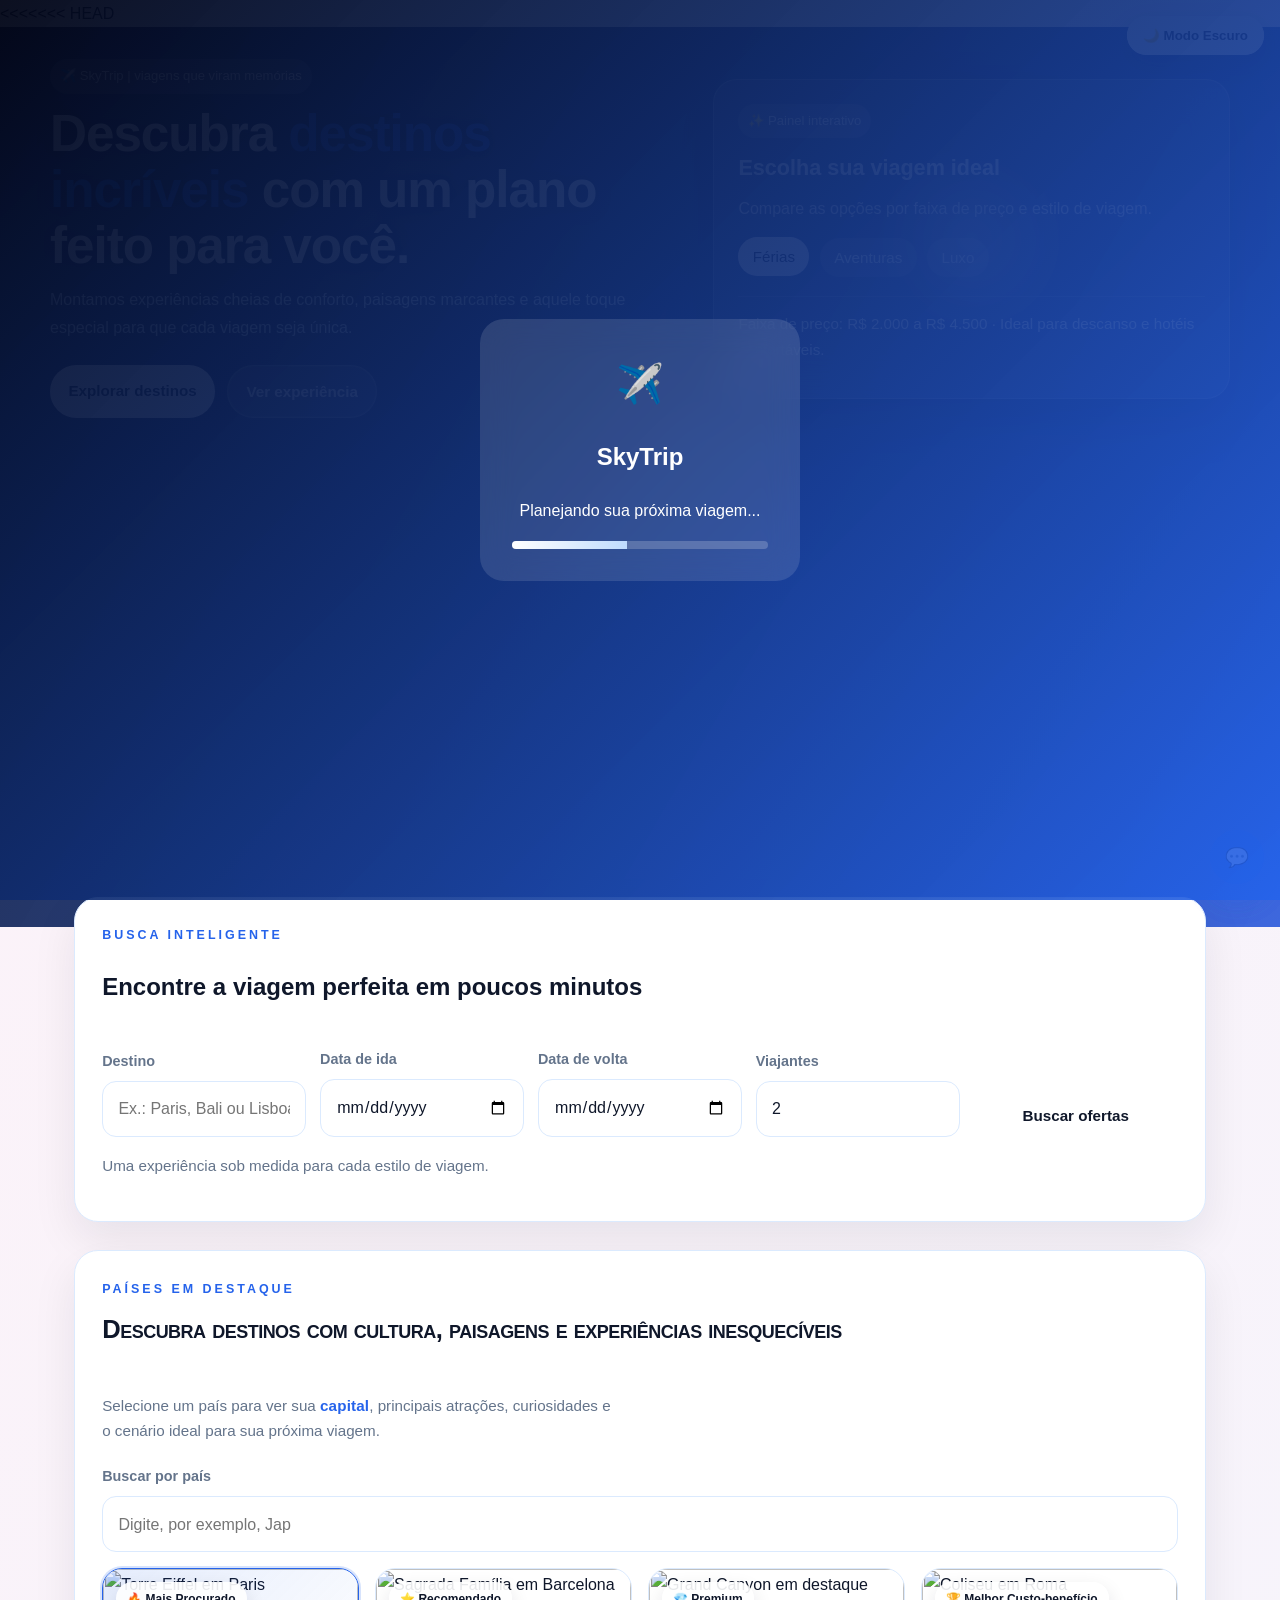
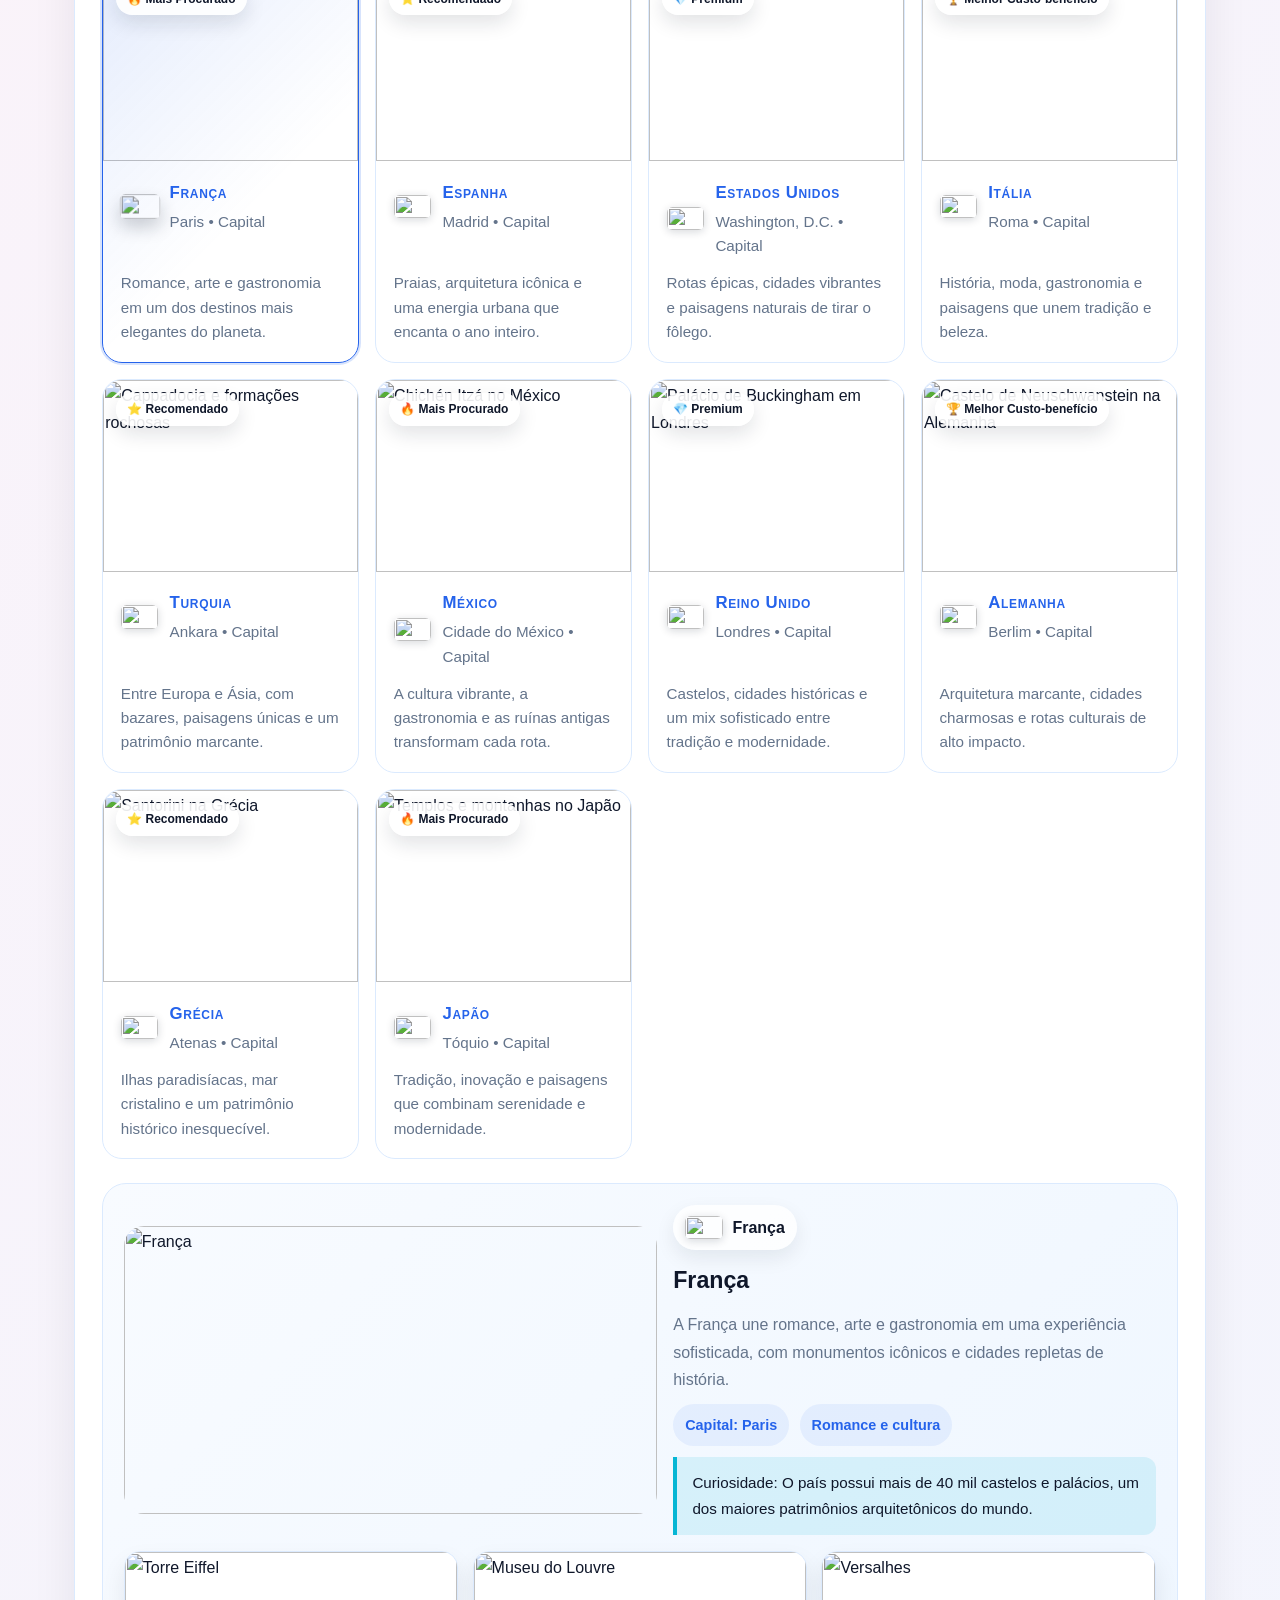
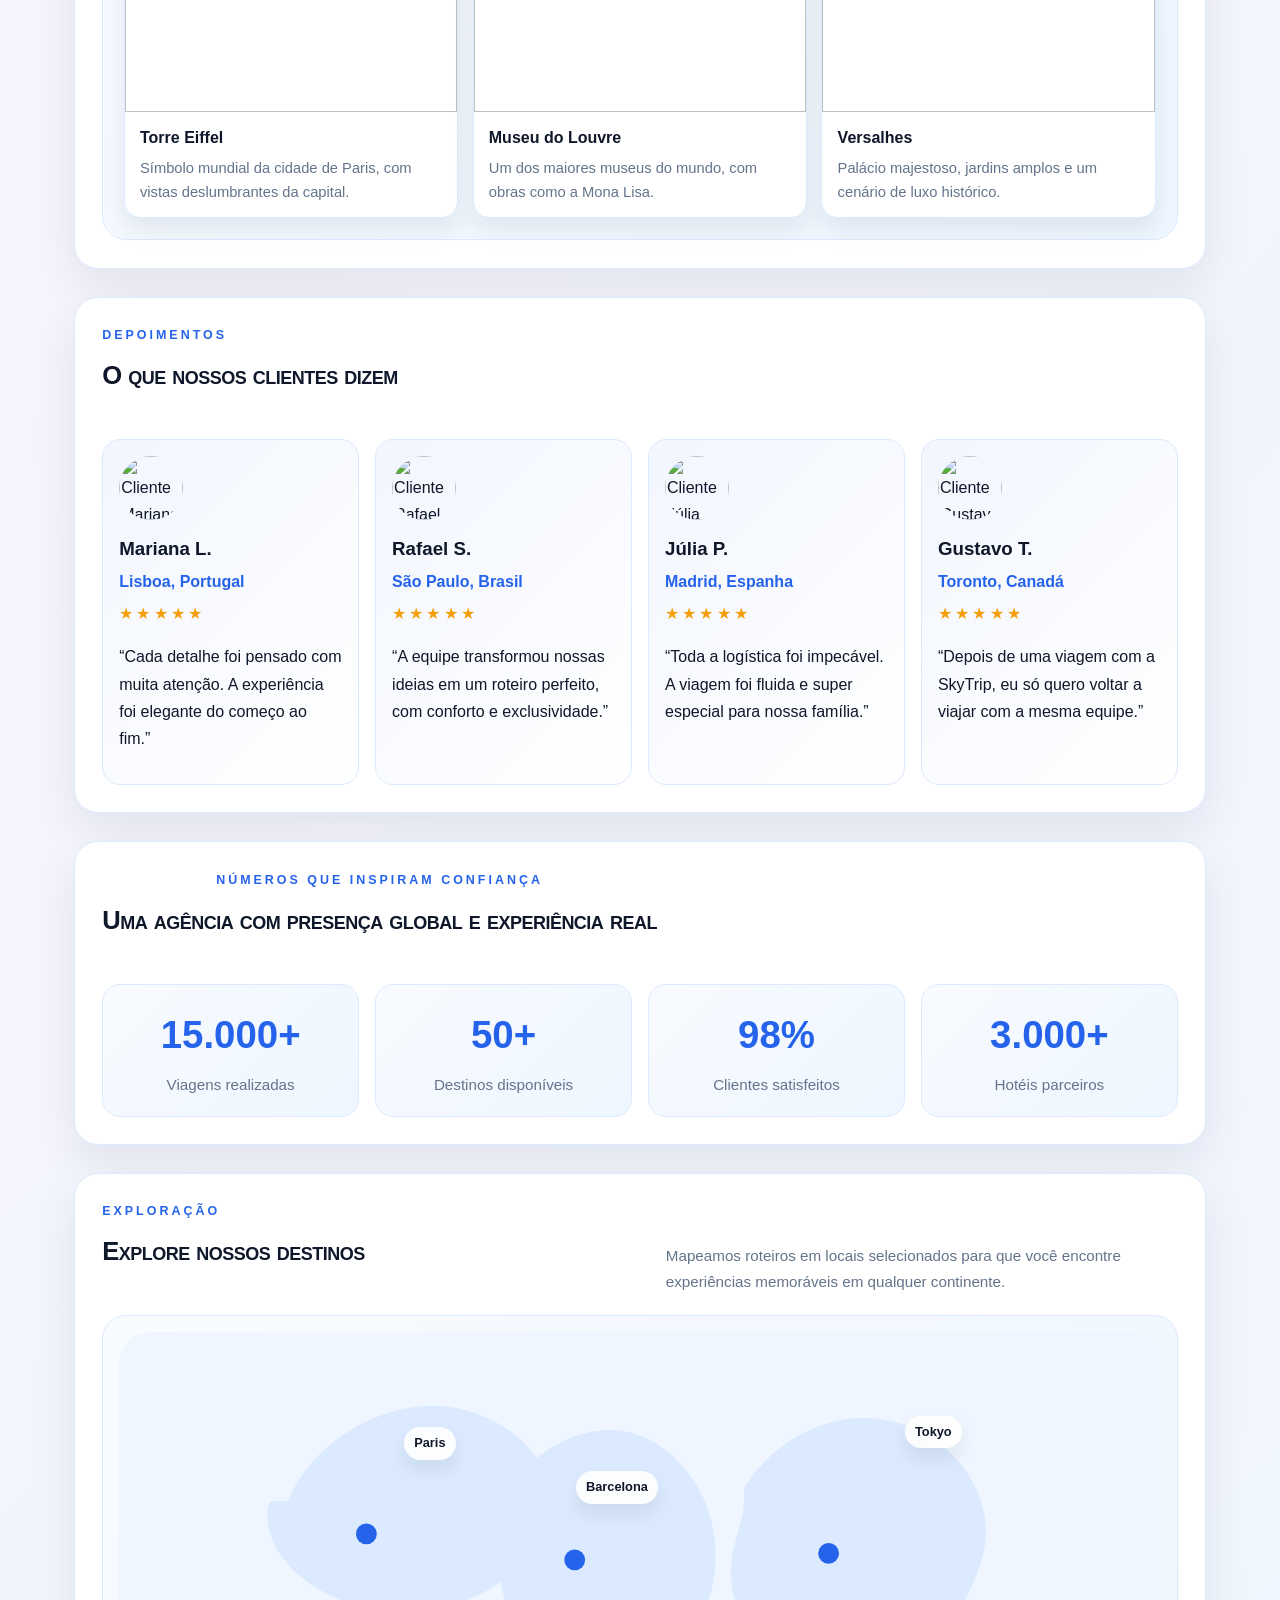
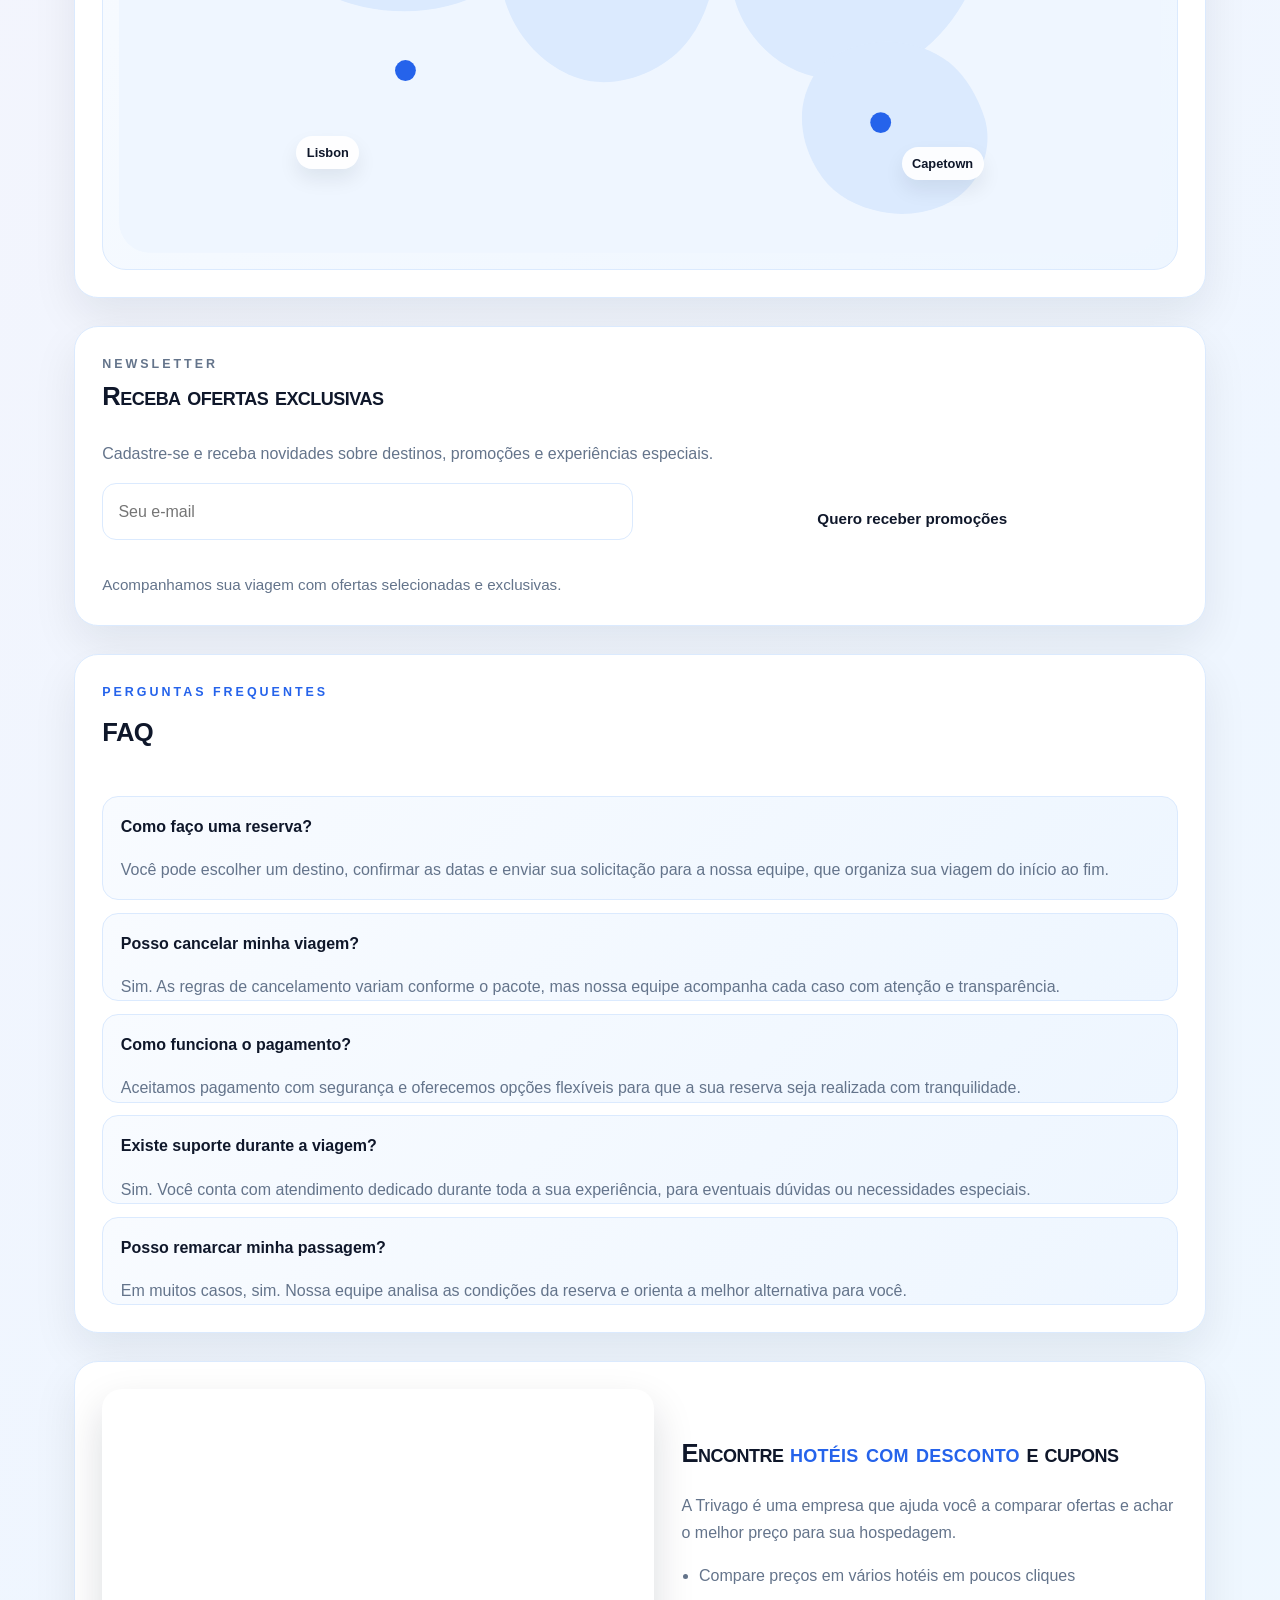
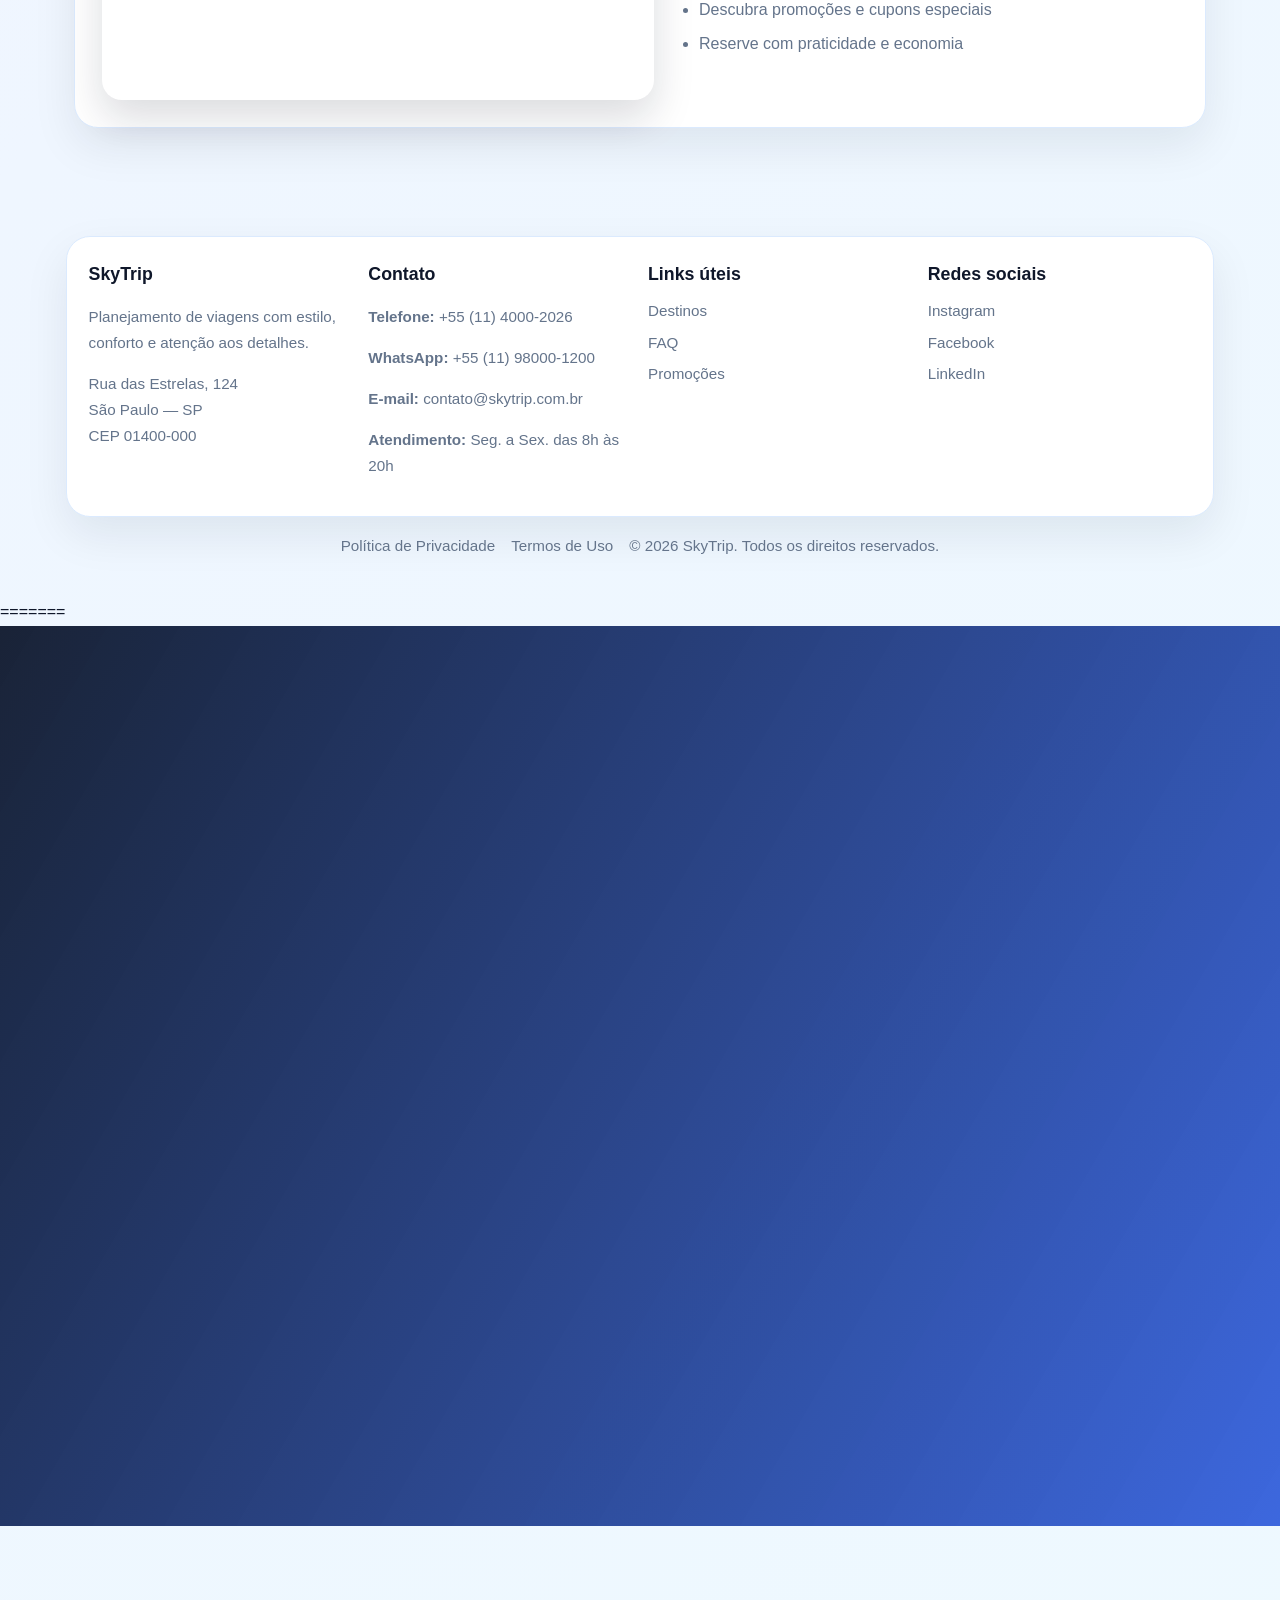
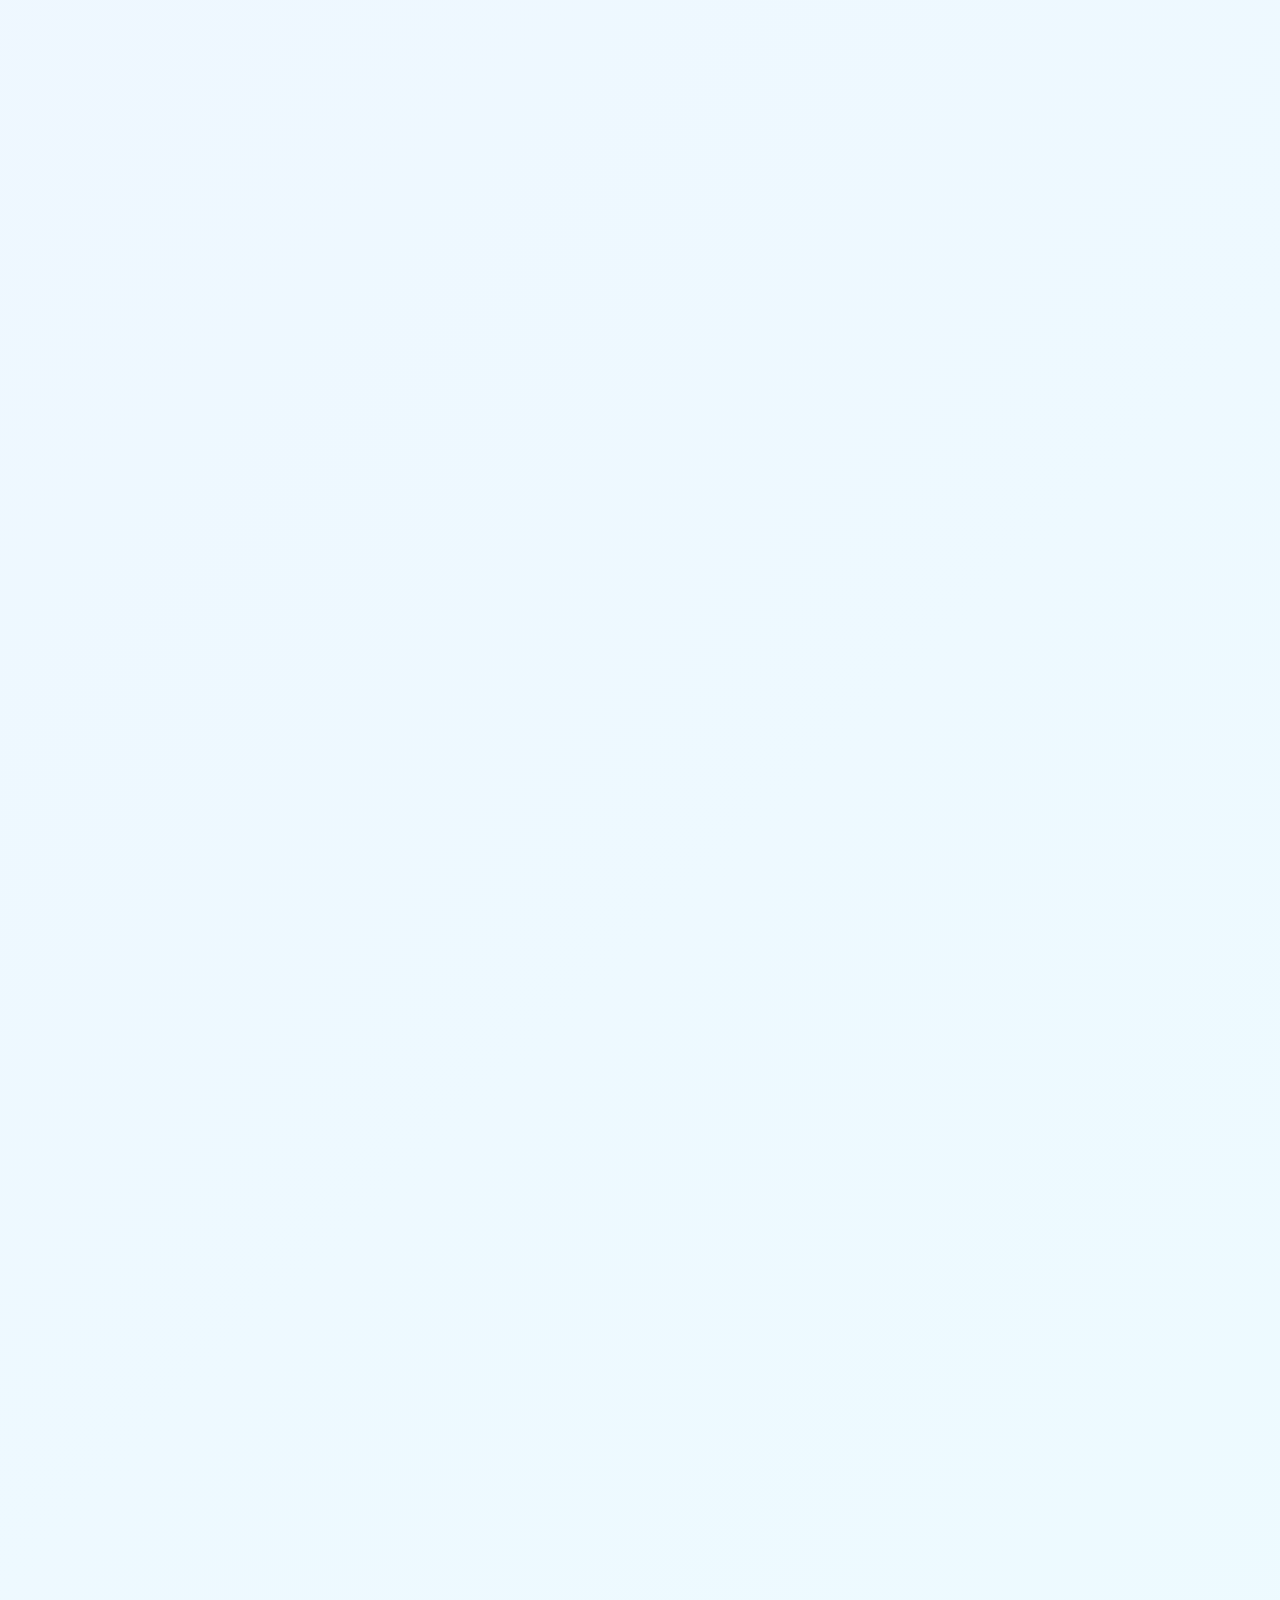
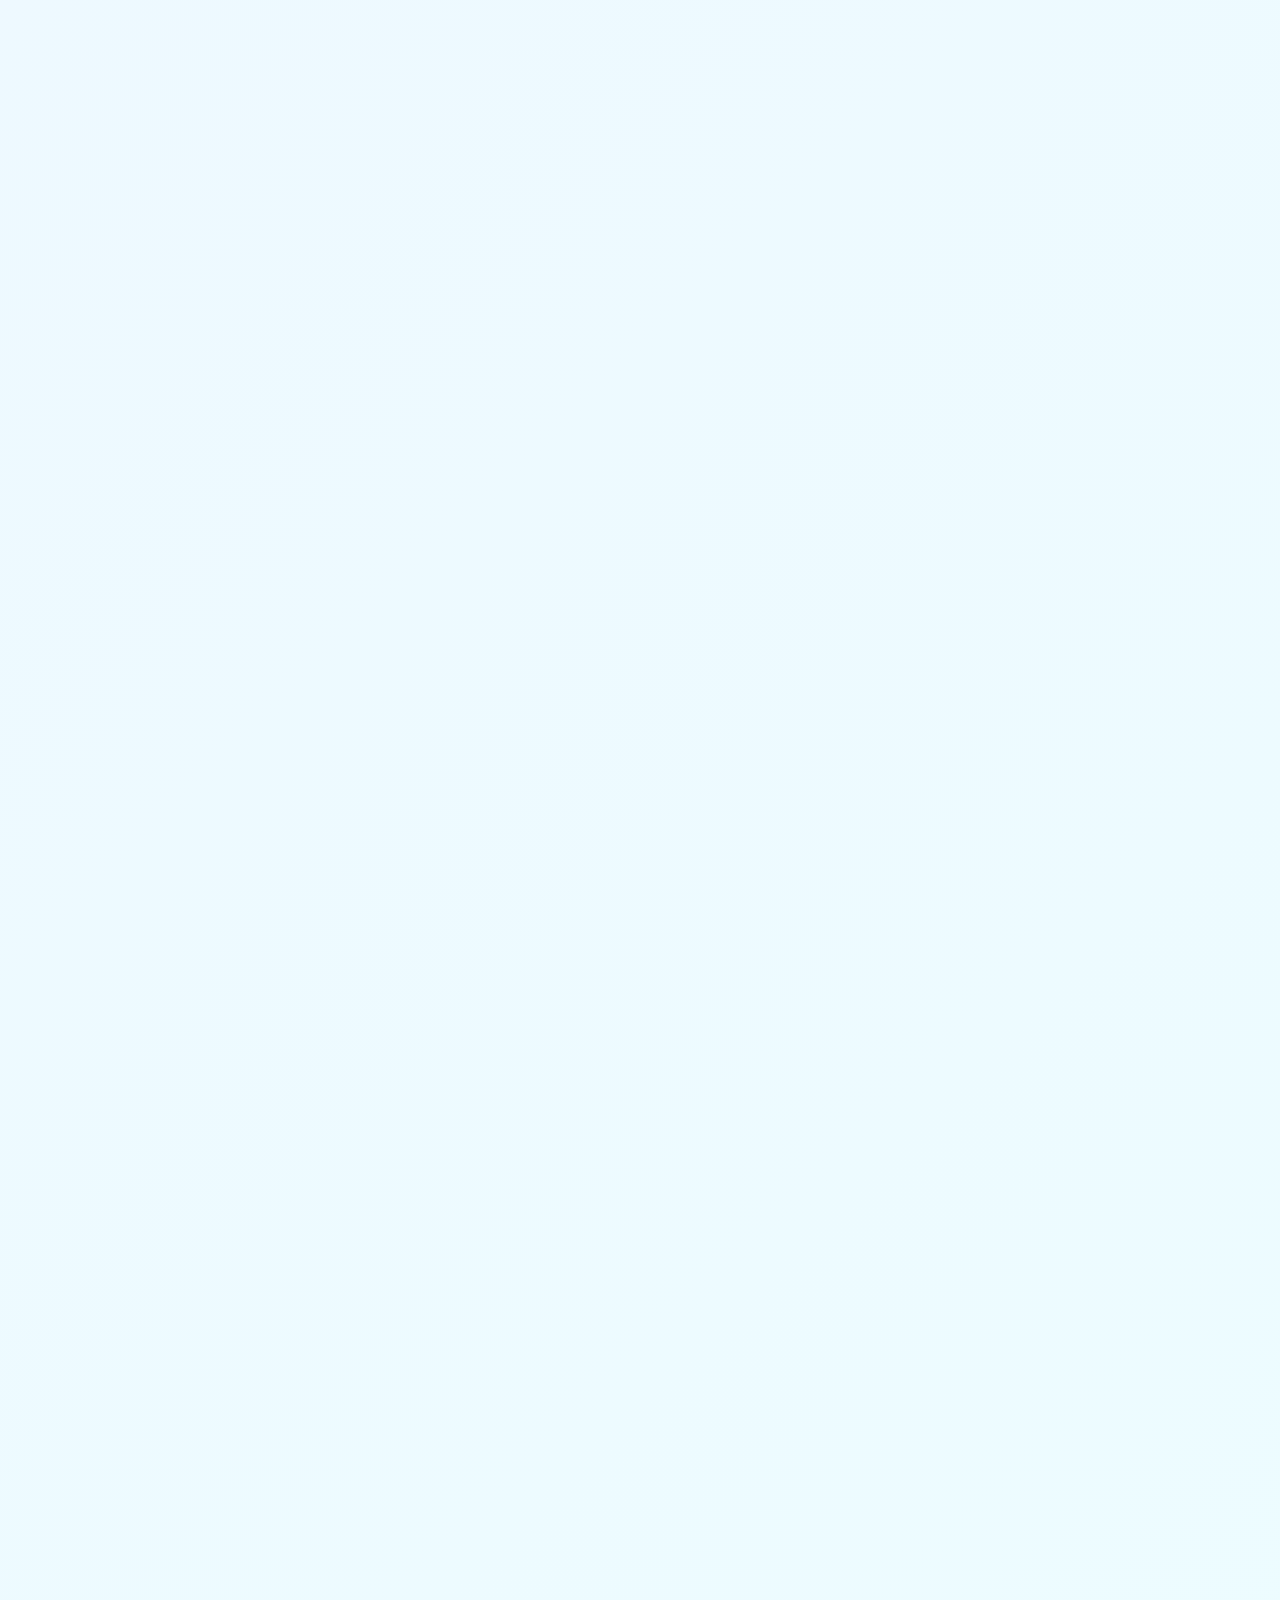
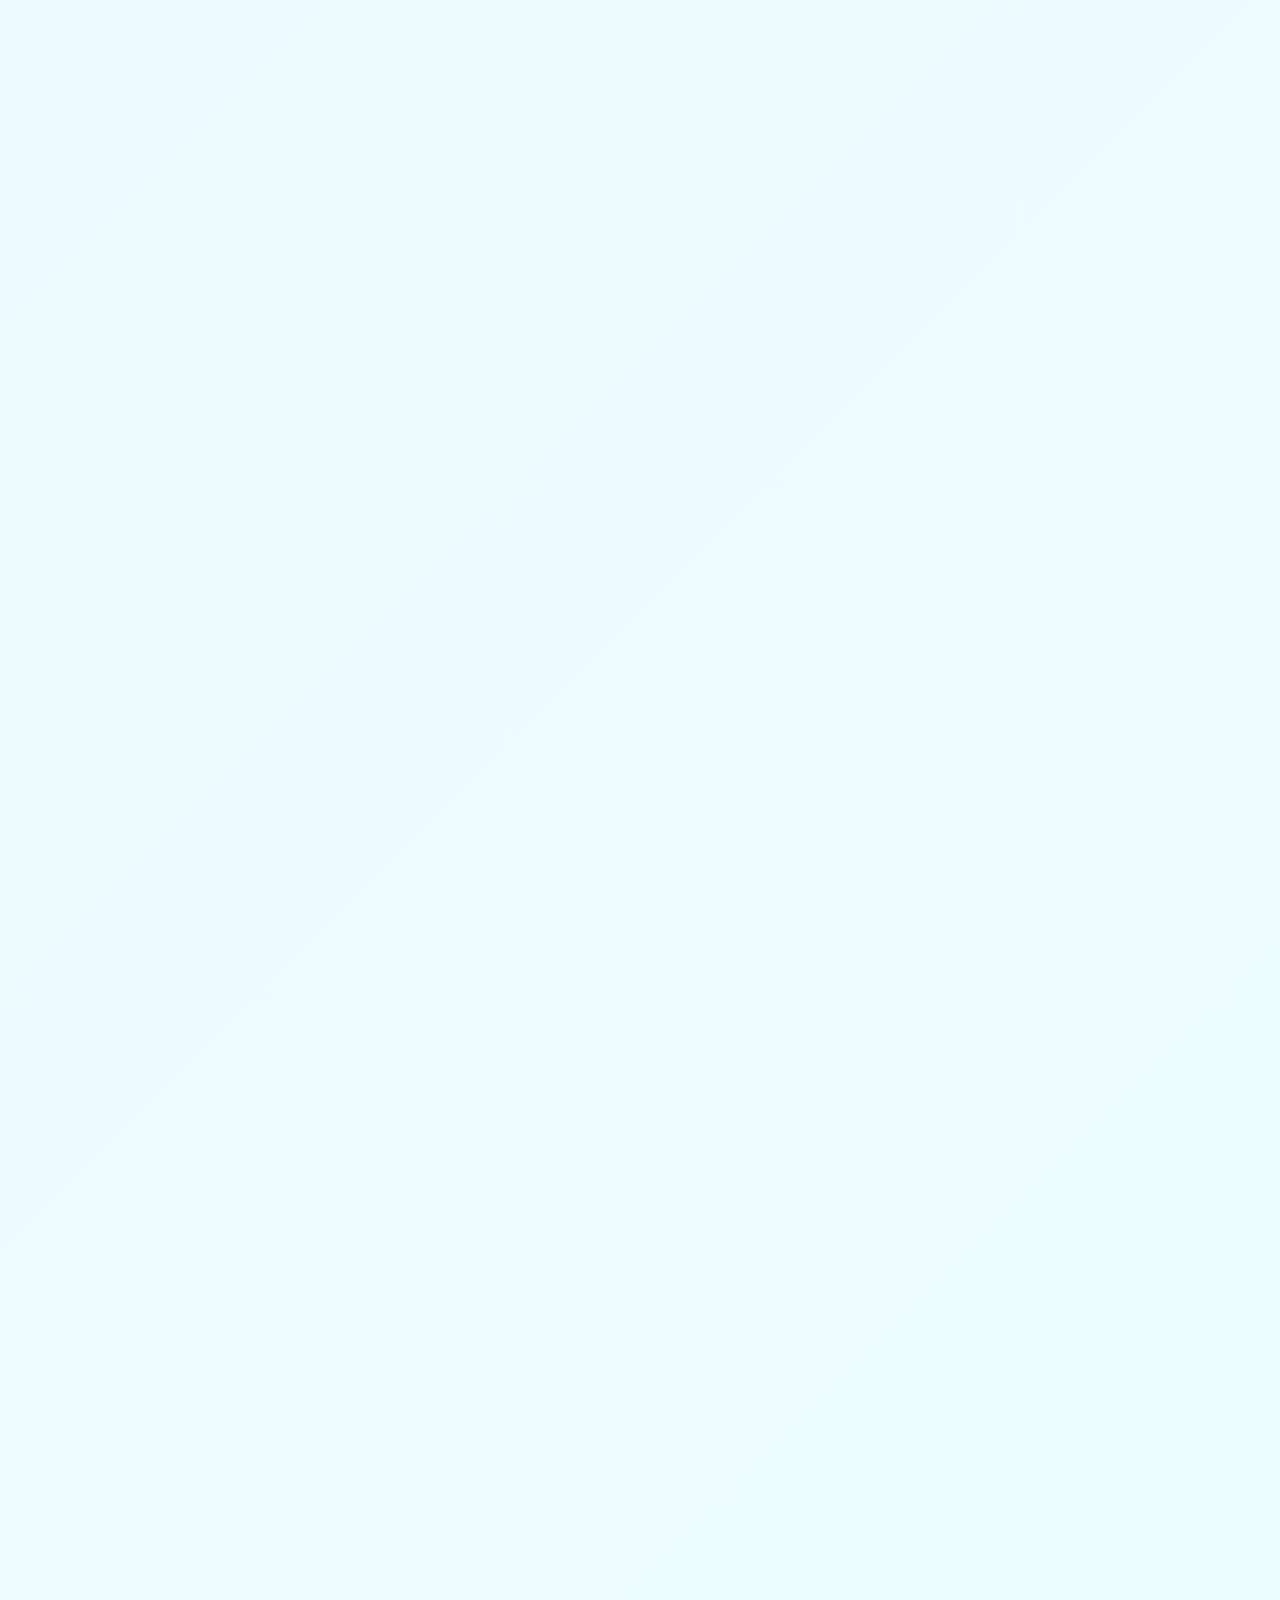
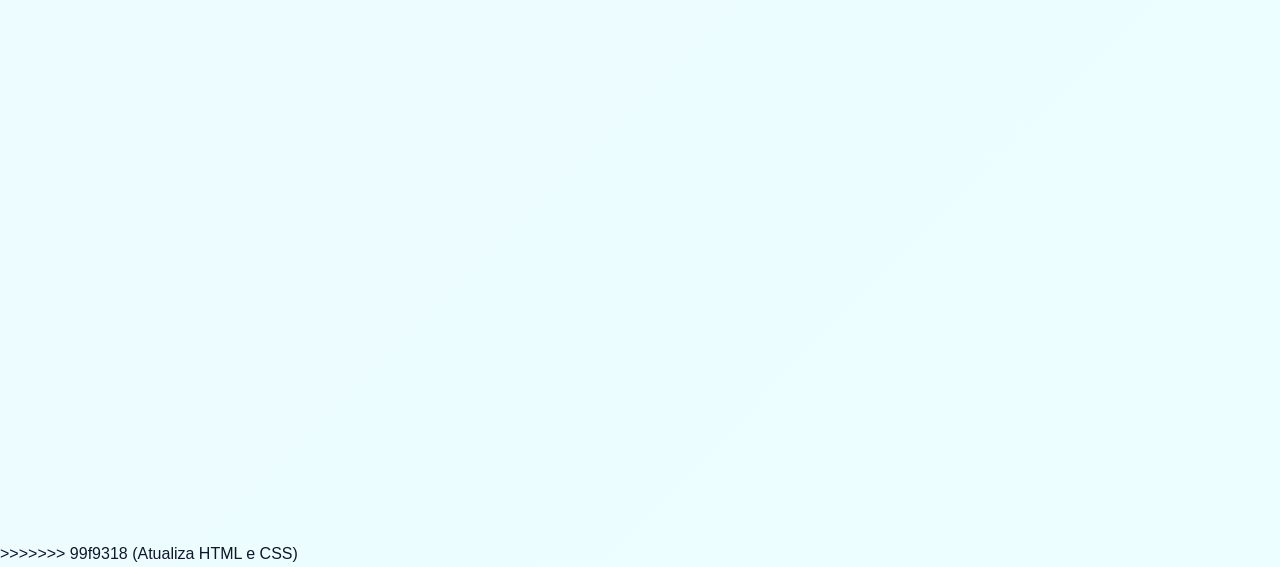
==== commit 8c864407: "Atualiza site" ====
--- a/index.html
+++ b/index.html
@@ -1,3 +1,4 @@
+<<<<<<< HEAD
 <!DOCTYPE html>
 <html lang="pt-BR">
 <head>
@@ -740,3 +741,747 @@
   </script>
 </body>
 </html>
+=======
+<!DOCTYPE html>
+<html lang="pt-BR">
+<head>
+  <meta charset="UTF-8" />
+  <meta name="viewport" content="width=device-width, initial-scale=1.0" />
+  <meta name="theme-color" content="#2563eb" />
+  <title>SkyTrip | Agência de Viagens</title>
+  <link rel="stylesheet" href="styles.css" />
+</head>
+<body class="is-loading">
+  <div class="loading-screen" id="loadingScreen">
+    <div class="loading-card">
+      <div class="brand-mark">✈️</div>
+      <h2>SkyTrip</h2>
+      <p>Planejando sua próxima viagem...</p>
+      <div class="loading-bar"><span></span></div>
+    </div>
+  </div>
+
+  <button class="theme-toggle" id="themeToggle" type="button" aria-label="Alternar tema">🌙 Modo Escuro</button>
+
+  <header class="hero">
+    <div class="hero-content">
+      <div class="reveal">
+        <span class="chip">✈️ SkyTrip | viagens que viram memórias</span>
+        <h1>Descubra <span class="accent">destinos incríveis</span> com um plano feito para você.</h1>
+        <p>Montamos experiências cheias de conforto, paisagens marcantes e aquele toque especial para que cada viagem seja única.</p>
+        <div class="hero-actions">
+          <a class="btn btn-primary" href="#destinos">Explorar destinos</a>
+          <a class="btn btn-secondary" href="#video">Ver experiência</a>
+        </div>
+      </div>
+
+      <div class="panel-card reveal" id="panelCard">
+        <span class="chip">✨ Painel interativo</span>
+        <h3 id="panelTitle">Escolha sua viagem ideal</h3>
+        <p id="panelText">Compare as opções por faixa de preço e estilo de viagem.</p>
+
+        <div class="options">
+          <button class="option-btn active" type="button" data-style="Ferias">Férias</button>
+          <button class="option-btn" type="button" data-style="Aventuras">Aventuras</button>
+          <button class="option-btn" type="button" data-style="Luxo">Luxo</button>
+        </div>
+
+        <div class="result-box" id="resultBox">
+          Faixa de preço: R$ 2.000 a R$ 4.500 · Ideal para descanso e hotéis confortáveis.
+        </div>
+      </div>
+    </div>
+  </header>
+
+  <main>
+    <section class="search-panel reveal" aria-label="Busca de viagens">
+      <div class="section-heading">
+        <div>
+          <p class="section-kicker">Busca inteligente</p>
+          <h2>Encontre a viagem perfeita em poucos minutos</h2>
+        </div>
+      </div>
+
+      <form class="search-form" id="heroSearchForm">
+        <label>
+          <span>Destino</span>
+          <input id="destinationInput" type="text" placeholder="Ex.: Paris, Bali ou Lisboa" />
+        </label>
+        <label>
+          <span>Data de ida</span>
+          <input id="departureInput" type="date" />
+        </label>
+        <label>
+          <span>Data de volta</span>
+          <input id="returnInput" type="date" />
+        </label>
+        <label>
+          <span>Viajantes</span>
+          <input id="travelersInput" type="number" min="1" max="12" value="2" />
+        </label>
+        <button class="btn btn-primary" type="submit">Buscar ofertas</button>
+      </form>
+      <p class="form-message" id="searchStatus">Uma experiência sob medida para cada estilo de viagem.</p>
+    </section>
+
+    <section class="section-card reveal" id="destinos">
+      <div class="section-heading">
+        <div>
+          <p class="section-kicker">Países em destaque</p>
+          <h2>Descubra destinos com cultura, paisagens e experiências inesquecíveis</h2>
+        </div>
+        <p class="section-intro">Selecione um país para ver sua <span class="highlight">capital</span>, principais atrações, curiosidades e o cenário ideal para sua próxima viagem.</p>
+      </div>
+
+      <label class="search-field" for="destinoSearch">
+        <span>Buscar por país</span>
+        <input id="destinoSearch" type="search" placeholder="Digite, por exemplo, Jap" />
+      </label>
+
+      <div class="destinos">
+        <button class="destino active" type="button" data-country="França" data-badge="🔥 Mais Procurado">
+          <span class="destino-badge">🔥 Mais Procurado</span>
+          <img src="https://images.unsplash.com/photo-1499856871958-5b9627545d1a?auto=format&fit=crop&w=900&q=80" alt="Torre Eiffel em Paris" loading="lazy" />
+          <div class="destino-content">
+            <div class="destino-top">
+              <img class="flag-badge" src="https://flagcdn.com/w320/fr.png" alt="Bandeira da França" />
+              <div>
+                <h3>França</h3>
+                <p>Paris • Capital</p>
+              </div>
+            </div>
+            <p>Romance, arte e gastronomia em um dos destinos mais elegantes do planeta.</p>
+          </div>
+        </button>
+
+        <button class="destino" type="button" data-country="Espanha" data-badge="⭐ Recomendado">
+          <span class="destino-badge">⭐ Recomendado</span>
+          <img src="https://images.unsplash.com/photo-1543783207-ec64e4d95325?auto=format&fit=crop&w=900&q=80" alt="Sagrada Família em Barcelona" loading="lazy" />
+          <div class="destino-content">
+            <div class="destino-top">
+              <img class="flag-badge" src="https://flagcdn.com/w320/es.png" alt="Bandeira da Espanha" />
+              <div>
+                <h3>Espanha</h3>
+                <p>Madrid • Capital</p>
+              </div>
+            </div>
+            <p>Praias, arquitetura icônica e uma energia urbana que encanta o ano inteiro.</p>
+          </div>
+        </button>
+
+        <button class="destino" type="button" data-country="Estados Unidos" data-badge="💎 Premium">
+          <span class="destino-badge">💎 Premium</span>
+          <img src="https://images.unsplash.com/photo-1500530855697-b586d89ba3ee?auto=format&fit=crop&w=900&q=80" alt="Grand Canyon em destaque" loading="lazy" />
+          <div class="destino-content">
+            <div class="destino-top">
+              <img class="flag-badge" src="https://flagcdn.com/w320/us.png" alt="Bandeira dos Estados Unidos" />
+              <div>
+                <h3>Estados Unidos</h3>
+                <p>Washington, D.C. • Capital</p>
+              </div>
+            </div>
+            <p>Rotas épicas, cidades vibrantes e paisagens naturais de tirar o fôlego.</p>
+          </div>
+        </button>
+
+        <button class="destino" type="button" data-country="Itália" data-badge="🏆 Melhor Custo-benefício">
+          <span class="destino-badge">🏆 Melhor Custo-benefício</span>
+          <img src="https://images.unsplash.com/photo-1516483638261-f4dbaf036963?auto=format&fit=crop&w=900&q=80" alt="Coliseu em Roma" loading="lazy" />
+          <div class="destino-content">
+            <div class="destino-top">
+              <img class="flag-badge" src="https://flagcdn.com/w320/it.png" alt="Bandeira da Itália" />
+              <div>
+                <h3>Itália</h3>
+                <p>Roma • Capital</p>
+              </div>
+            </div>
+            <p>História, moda, gastronomia e paisagens que unem tradição e beleza.</p>
+          </div>
+        </button>
+
+        <button class="destino" type="button" data-country="Turquia" data-badge="⭐ Recomendado">
+          <span class="destino-badge">⭐ Recomendado</span>
+          <img src="https://images.unsplash.com/photo-1548013146-72479768bada?auto=format&fit=crop&w=900&q=80" alt="Cappadocia e formações rochosas" loading="lazy" />
+          <div class="destino-content">
+            <div class="destino-top">
+              <img class="flag-badge" src="https://flagcdn.com/w320/tr.png" alt="Bandeira da Turquia" />
+              <div>
+                <h3>Turquia</h3>
+                <p>Ankara • Capital</p>
+              </div>
+            </div>
+            <p>Entre Europa e Ásia, com bazares, paisagens únicas e um patrimônio marcante.</p>
+          </div>
+        </button>
+
+        <button class="destino" type="button" data-country="México" data-badge="🔥 Mais Procurado">
+          <span class="destino-badge">🔥 Mais Procurado</span>
+          <img src="https://images.unsplash.com/photo-1518638150340-f706e86654de?auto=format&fit=crop&w=900&q=80" alt="Chichén Itzá no México" loading="lazy" />
+          <div class="destino-content">
+            <div class="destino-top">
+              <img class="flag-badge" src="https://flagcdn.com/w320/mx.png" alt="Bandeira do México" />
+              <div>
+                <h3>México</h3>
+                <p>Cidade do México • Capital</p>
+              </div>
+            </div>
+            <p>A cultura vibrante, a gastronomia e as ruínas antigas transformam cada rota.</p>
+          </div>
+        </button>
+
+        <button class="destino" type="button" data-country="Reino Unido" data-badge="💎 Premium">
+          <span class="destino-badge">💎 Premium</span>
+          <img src="https://images.unsplash.com/photo-1513635269975-59663e0ac1ad?auto=format&fit=crop&w=900&q=80" alt="Palácio de Buckingham em Londres" loading="lazy" />
+          <div class="destino-content">
+            <div class="destino-top">
+              <img class="flag-badge" src="https://flagcdn.com/w320/gb.png" alt="Bandeira do Reino Unido" />
+              <div>
+                <h3>Reino Unido</h3>
+                <p>Londres • Capital</p>
+              </div>
+            </div>
+            <p>Castelos, cidades históricas e um mix sofisticado entre tradição e modernidade.</p>
+          </div>
+        </button>
+
+        <button class="destino" type="button" data-country="Alemanha" data-badge="🏆 Melhor Custo-benefício">
+          <span class="destino-badge">🏆 Melhor Custo-benefício</span>
+          <img src="https://images.unsplash.com/photo-1467269204594-9661b134dd2b?auto=format&fit=crop&w=900&q=80" alt="Castelo de Neuschwanstein na Alemanha" loading="lazy" />
+          <div class="destino-content">
+            <div class="destino-top">
+              <img class="flag-badge" src="https://flagcdn.com/w320/de.png" alt="Bandeira da Alemanha" />
+              <div>
+                <h3>Alemanha</h3>
+                <p>Berlim • Capital</p>
+              </div>
+            </div>
+            <p>Arquitetura marcante, cidades charmosas e rotas culturais de alto impacto.</p>
+          </div>
+        </button>
+
+        <button class="destino" type="button" data-country="Grécia" data-badge="⭐ Recomendado">
+          <span class="destino-badge">⭐ Recomendado</span>
+          <img src="https://images.unsplash.com/photo-1570077188670-e3a8d69ac5ff?auto=format&fit=crop&w=900&q=80" alt="Santorini na Grécia" loading="lazy" />
+          <div class="destino-content">
+            <div class="destino-top">
+              <img class="flag-badge" src="https://flagcdn.com/w320/gr.png" alt="Bandeira da Grécia" />
+              <div>
+                <h3>Grécia</h3>
+                <p>Atenas • Capital</p>
+              </div>
+            </div>
+            <p>Ilhas paradisíacas, mar cristalino e um patrimônio histórico inesquecível.</p>
+          </div>
+        </button>
+
+        <button class="destino" type="button" data-country="Japão" data-badge="🔥 Mais Procurado">
+          <span class="destino-badge">🔥 Mais Procurado</span>
+          <img src="https://images.unsplash.com/photo-1493976040374-85c8e12f0c0e?auto=format&fit=crop&w=900&q=80" alt="Templos e montanhas no Japão" loading="lazy" />
+          <div class="destino-content">
+            <div class="destino-top">
+              <img class="flag-badge" src="https://flagcdn.com/w320/jp.png" alt="Bandeira do Japão" />
+              <div>
+                <h3>Japão</h3>
+                <p>Tóquio • Capital</p>
+              </div>
+            </div>
+            <p>Tradição, inovação e paisagens que combinam serenidade e modernidade.</p>
+          </div>
+        </button>
+      </div>
+
+      <div class="destination-detail" id="destinationDetail"></div>
+    </section>
+
+    <section class="section-card reveal" id="testimonials">
+      <div class="section-heading">
+        <div>
+          <p class="section-kicker">Depoimentos</p>
+          <h2>O que nossos clientes dizem</h2>
+        </div>
+      </div>
+      <div class="testimonial-grid">
+        <article class="testimonial-card">
+          <img src="https://images.unsplash.com/photo-1494790108377-be9c29b29330?auto=format&fit=crop&w=400&q=80" alt="Cliente Mariana" loading="lazy" />
+          <div>
+            <h3>Mariana L.</h3>
+            <p class="testimonial-city">Lisboa, Portugal</p>
+            <div class="stars">★★★★★</div>
+            <p>“Cada detalhe foi pensado com muita atenção. A experiência foi elegante do começo ao fim.”</p>
+          </div>
+        </article>
+        <article class="testimonial-card">
+          <img src="https://images.unsplash.com/photo-1500648767791-00dcc994a43e?auto=format&fit=crop&w=400&q=80" alt="Cliente Rafael" loading="lazy" />
+          <div>
+            <h3>Rafael S.</h3>
+            <p class="testimonial-city">São Paulo, Brasil</p>
+            <div class="stars">★★★★★</div>
+            <p>“A equipe transformou nossas ideias em um roteiro perfeito, com conforto e exclusividade.”</p>
+          </div>
+        </article>
+        <article class="testimonial-card">
+          <img src="https://images.unsplash.com/photo-1544005313-94ddf0286df2?auto=format&fit=crop&w=400&q=80" alt="Cliente Júlia" loading="lazy" />
+          <div>
+            <h3>Júlia P.</h3>
+            <p class="testimonial-city">Madrid, Espanha</p>
+            <div class="stars">★★★★★</div>
+            <p>“Toda a logística foi impecável. A viagem foi fluida e super especial para nossa família.”</p>
+          </div>
+        </article>
+        <article class="testimonial-card">
+          <img src="https://images.unsplash.com/photo-1506794778202-cad84cf45f1d?auto=format&fit=crop&w=400&q=80" alt="Cliente Gustavo" loading="lazy" />
+          <div>
+            <h3>Gustavo T.</h3>
+            <p class="testimonial-city">Toronto, Canadá</p>
+            <div class="stars">★★★★★</div>
+            <p>“Depois de uma viagem com a SkyTrip, eu só quero voltar a viajar com a mesma equipe.”</p>
+          </div>
+        </article>
+      </div>
+    </section>
+
+    <section class="section-card reveal stats-section">
+      <div class="section-heading">
+        <div>
+          <p class="section-kicker">Números que inspiram confiança</p>
+          <h2>Uma agência com presença global e experiência real</h2>
+        </div>
+      </div>
+      <div class="stats-grid">
+        <div class="stat-item">
+          <p class="stat-count" data-target="15000" data-suffix="+">0</p>
+          <span>Viagens realizadas</span>
+        </div>
+        <div class="stat-item">
+          <p class="stat-count" data-target="50" data-suffix="+">0</p>
+          <span>Destinos disponíveis</span>
+        </div>
+        <div class="stat-item">
+          <p class="stat-count" data-target="98" data-suffix="%">0</p>
+          <span>Clientes satisfeitos</span>
+        </div>
+        <div class="stat-item">
+          <p class="stat-count" data-target="3000" data-suffix="+">0</p>
+          <span>Hotéis parceiros</span>
+        </div>
+      </div>
+    </section>
+
+    <section class="section-card reveal" id="mapSection">
+      <div class="section-heading">
+        <div>
+          <p class="section-kicker">Exploração</p>
+          <h2>Explore nossos destinos</h2>
+        </div>
+        <p class="section-intro">Mapeamos roteiros em locais selecionados para que você encontre experiências memoráveis em qualquer continente.</p>
+      </div>
+
+      <div class="map-shell">
+        <svg viewBox="0 0 800 400" role="img" aria-label="Mapa ilustrativo do mundo com destinos selecionados">
+          <rect width="800" height="400" rx="24" fill="#eff6ff" />
+          <path d="M130 130c20-50 80-80 127-72 21 4 42 14 55 28 20 20 23 50 10 74-9 17-24 30-40 39-29 16-63 19-95 12-23-5-46-18-61-37-11-14-15-35-10-44Z" fill="#dbeafe" />
+          <path d="M300 120c17-28 54-49 87-44 25 4 46 23 58 44 20 35 17 83-7 116-20 27-58 39-85 30-33-11-58-44-60-79-1-23 1-46 7-67Z" fill="#dbeafe" />
+          <path d="M480 120c20-34 61-56 96-54 33 2 64 20 79 48 12 21 14 44 6 66-13 39-42 73-80 84-26 7-57 3-79-15-24-20-36-49-31-78 4-19 11-34 9-51Z" fill="#dbeafe" />
+          <path d="M540 255c15-12 35-18 54-17 16 1 31 6 44 16 13 11 22 27 27 43 4 14 2 29-5 42-6 11-16 20-28 25-17 7-36 8-53 3-19-5-35-16-44-33-8-14-12-30-10-46 2-13 8-25 15-33Z" fill="#dbeafe" />
+          <circle cx="190" cy="155" r="8" fill="#2563eb" />
+          <circle cx="350" cy="175" r="8" fill="#2563eb" />
+          <circle cx="545" cy="170" r="8" fill="#2563eb" />
+          <circle cx="585" cy="300" r="8" fill="#2563eb" />
+          <circle cx="220" cy="260" r="8" fill="#2563eb" />
+        </svg>
+        <div class="map-labels">
+          <span>Paris</span>
+          <span>Barcelona</span>
+          <span>Tokyo</span>
+          <span>Lisbon</span>
+          <span>Capetown</span>
+        </div>
+      </div>
+    </section>
+
+    <section class="section-card reveal newsletter-section">
+      <div>
+        <p class="section-kicker">Newsletter</p>
+        <h2>Receba ofertas exclusivas</h2>
+        <p>Cadastre-se e receba novidades sobre destinos, promoções e experiências especiais.</p>
+      </div>
+      <form class="newsletter-form" id="newsletterForm">
+        <input id="newsletterEmail" type="email" placeholder="Seu e-mail" />
+        <button class="btn btn-primary" type="submit">Quero receber promoções</button>
+      </form>
+      <p class="form-message" id="newsletterMessage">Acompanhamos sua viagem com ofertas selecionadas e exclusivas.</p>
+    </section>
+
+    <section class="section-card reveal" id="faq">
+      <div class="section-heading">
+        <div>
+          <p class="section-kicker">Perguntas frequentes</p>
+          <h2>FAQ</h2>
+        </div>
+      </div>
+      <div class="faq-list">
+        <article class="faq-item is-open">
+          <button class="faq-question" type="button">Como faço uma reserva?</button>
+          <div class="faq-answer">Você pode escolher um destino, confirmar as datas e enviar sua solicitação para a nossa equipe, que organiza sua viagem do início ao fim.</div>
+        </article>
+        <article class="faq-item">
+          <button class="faq-question" type="button">Posso cancelar minha viagem?</button>
+          <div class="faq-answer">Sim. As regras de cancelamento variam conforme o pacote, mas nossa equipe acompanha cada caso com atenção e transparência.</div>
+        </article>
+        <article class="faq-item">
+          <button class="faq-question" type="button">Como funciona o pagamento?</button>
+          <div class="faq-answer">Aceitamos pagamento com segurança e oferecemos opções flexíveis para que a sua reserva seja realizada com tranquilidade.</div>
+        </article>
+        <article class="faq-item">
+          <button class="faq-question" type="button">Existe suporte durante a viagem?</button>
+          <div class="faq-answer">Sim. Você conta com atendimento dedicado durante toda a sua experiência, para eventuais dúvidas ou necessidades especiais.</div>
+        </article>
+        <article class="faq-item">
+          <button class="faq-question" type="button">Posso remarcar minha passagem?</button>
+          <div class="faq-answer">Em muitos casos, sim. Nossa equipe analisa as condições da reserva e orienta a melhor alternativa para você.</div>
+        </article>
+      </div>
+    </section>
+
+    <section class="section-card reveal" id="video">
+      <div class="video-wrap">
+        <div class="video-frame">
+          <iframe src="https://streamable.com/e/kjairt" title="Vídeo da Trivago" allowfullscreen></iframe>
+        </div>
+        <div class="video-copy">
+          <h2>Encontre <span class="highlight">hotéis com desconto</span> e cupons</h2>
+          <p>A Trivago é uma empresa que ajuda você a comparar ofertas e achar o melhor preço para sua hospedagem.</p>
+          <ul>
+            <li>Compare preços em vários hotéis em poucos cliques</li>
+            <li>Descubra promoções e cupons especiais</li>
+            <li>Reserve com praticidade e economia</li>
+          </ul>
+        </div>
+      </div>
+    </section>
+  </main>
+
+  <footer class="reveal">
+    <div class="footer-grid">
+      <div>
+        <h3>SkyTrip</h3>
+        <p>Planejamento de viagens com estilo, conforto e atenção aos detalhes.</p>
+        <p>Rua das Estrelas, 124<br />São Paulo — SP<br />CEP 01400-000</p>
+      </div>
+      <div>
+        <h3>Contato</h3>
+        <p><strong>Telefone:</strong> +55 (11) 4000-2026</p>
+        <p><strong>WhatsApp:</strong> +55 (11) 98000-1200</p>
+        <p><strong>E-mail:</strong> contato@skytrip.com.br</p>
+        <p><strong>Atendimento:</strong> Seg. a Sex. das 8h às 20h</p>
+      </div>
+      <div>
+        <h3>Links úteis</h3>
+        <ul>
+          <li><a href="#destinos">Destinos</a></li>
+          <li><a href="#faq">FAQ</a></li>
+          <li><a href="#video">Promoções</a></li>
+        </ul>
+      </div>
+      <div>
+        <h3>Redes sociais</h3>
+        <ul>
+          <li><a href="#">Instagram</a></li>
+          <li><a href="#">Facebook</a></li>
+          <li><a href="#">LinkedIn</a></li>
+        </ul>
+      </div>
+    </div>
+    <div class="footer-bottom">
+      <span>Política de Privacidade</span>
+      <span>Termos de Uso</span>
+      <span>© 2026 SkyTrip. Todos os direitos reservados.</span>
+    </div>
+  </footer>
+
+  <button class="chat-float" id="chatToggle" type="button" aria-label="Abrir atendimento">💬</button>
+  <div class="chat-window" id="chatWindow">
+    <div class="chat-header">
+      <strong>Olá!</strong>
+      <button id="chatClose" type="button" aria-label="Fechar atendimento">×</button>
+    </div>
+    <p>Como podemos ajudar você hoje?</p>
+    <div class="chat-bubble">Nossa equipe pode montar uma viagem sob medida para você.</div>
+  </div>
+
+  <script>
+    const panelCard = document.getElementById("panelCard");
+    const panelTitle = document.getElementById("panelTitle");
+    const panelText = document.getElementById("panelText");
+    const resultBox = document.getElementById("resultBox");
+    const buttons = document.querySelectorAll(".option-btn");
+    const destinationButtons = document.querySelectorAll(".destino");
+    const destinationDetail = document.getElementById("destinationDetail");
+
+    const profiles = {
+      Ferias: {
+        title: "Pacote de férias",
+        text: "Ideal para quem quer descanso, praias e hotéis confortáveis com ótima relação custo-benefício.",
+        result: "Faixa de preço: <span class=\"highlight\">R$ 2.000 a R$ 4.500</span> · Recomendação: Algarve com hospedagem acolhedora e passeios relaxantes."
+      },
+      Aventuras: {
+        title: "Roteiro de aventuras",
+        text: "Perfeito para quem gosta de trilhas, esportes e experiências intensas em destinos vibrantes.",
+        result: "Faixa de preço: <span class=\"highlight\">R$ 3.500 a R$ 6.500</span> · Recomendação: Bali com mergulho, trilhas e passeios inesquecíveis."
+      },
+      Luxo: {
+        title: "Experiência de luxo",
+        text: "Um plano premium com hotéis exclusivos, serviços especiais e experiências sofisticadas.",
+        result: "Faixa de preço: <span class=\"highlight\">R$ 8.000 a R$ 15.000+</span> · Recomendação: Dubai com resorts de alto padrão e turismo exclusivo."
+      }
+    };
+
+    const destinations = {
+      França: { capital: "Paris", flag: "https://flagcdn.com/w320/fr.png", image: "https://images.unsplash.com/photo-1499856871958-5b9627545d1a?auto=format&fit=crop&w=1200&q=80", description: "A França une romance, arte e gastronomia em uma experiência sofisticada, com monumentos icônicos e cidades repletas de história.", tag: "Romance e cultura", curiosity: "O país possui mais de 40 mil castelos e palácios, um dos maiores patrimônios arquitetônicos do mundo.", spots: [{ name: "Torre Eiffel", image: "https://images.unsplash.com/photo-1511739001486-6bfe10ce785f?auto=format&fit=crop&w=900&q=80", desc: "Símbolo mundial da cidade de Paris, com vistas deslumbrantes da capital." }, { name: "Museu do Louvre", image: "https://images.unsplash.com/photo-1548013146-72479768bada?auto=format&fit=crop&w=900&q=80", desc: "Um dos maiores museus do mundo, com obras como a Mona Lisa." }, { name: "Versalhes", image: "https://images.unsplash.com/photo-1502602898657-3e91760cbb34?auto=format&fit=crop&w=900&q=80", desc: "Palácio majestoso, jardins amplos e um cenário de luxo histórico." }] },
+      Espanha: { capital: "Madrid", flag: "https://flagcdn.com/w320/es.png", image: "https://images.unsplash.com/photo-1539037116277-4db20889f2d4?auto=format&fit=crop&w=1200&q=80", description: "A Espanha oferece praias incríveis, cidades históricas e uma vida cultural intensa, com arquitetura única e gastronomia marcante.", tag: "Praias e arquitetura", curiosity: "A Espanha é um dos países com mais festivais populares do mundo, como as Fallas de Valência.", spots: [{ name: "Sagrada Família", image: "https://images.unsplash.com/photo-1543783207-ec64e4d95325?auto=format&fit=crop&w=900&q=80", desc: "Obra-prima modernista de Gaudí, um dos monumentos mais famosos da Espanha." }, { name: "Alhambra", image: "https://images.unsplash.com/photo-1528744598421-b7b93e12df15?auto=format&fit=crop&w=900&q=80", desc: "Complexo palaciano árabe em Granada, repleto de beleza e história." }, { name: "Park Güell", image: "https://images.unsplash.com/photo-1546525848-3ce03ca516f6?auto=format&fit=crop&w=900&q=80", desc: "Parque colorido com mosaicos e vistas espetaculares de Barcelona." }] },
+      "Estados Unidos": { capital: "Washington, D.C.", flag: "https://flagcdn.com/w320/us.png", image: "https://images.unsplash.com/photo-1500530855697-b586d89ba3ee?auto=format&fit=crop&w=1200&q=80", description: "Os Estados Unidos combinam megacidades, parques nacionais e paisagens naturais gigantes, oferecendo roteiros para todos os estilos de viagem.", tag: "Cidades e paisagens", curiosity: "O país conta com 63 parques nacionais, protegendo alguns dos cenários mais impressionantes do planeta.", spots: [{ name: "Grand Canyon", image: "https://images.unsplash.com/photo-1500534623283-312aade485b7?auto=format&fit=crop&w=900&q=80", desc: "Uma das paisagens naturais mais marcantes do planeta, com vistas inigualáveis." }, { name: "Times Square", image: "https://images.unsplash.com/photo-1480714378408-67cf0d13bc1b?auto=format&fit=crop&w=900&q=80", desc: "O coração luminoso de Nova York, ideal para quem ama energia urbana." }, { name: "Estátua da Liberdade", image: "https://images.unsplash.com/photo-1548013146-72479768bada?auto=format&fit=crop&w=900&q=80", desc: "Ícone histórico e um dos pontos mais fotografados dos Estados Unidos." }] },
+      Itália: { capital: "Roma", flag: "https://flagcdn.com/w320/it.png", image: "https://images.unsplash.com/photo-1516483638261-f4dbaf036963?auto=format&fit=crop&w=1200&q=80", description: "A Itália é um destino clássico para quem ama arte, história e boa gastronomia, com cidades de beleza incomparável.", tag: "História e gastronomia", curiosity: "A Itália possui mais patrimônios da UNESCO do que qualquer outro país do mundo.", spots: [{ name: "Coliseu", image: "https://images.unsplash.com/photo-1529260830199-42c24126f198?auto=format&fit=crop&w=900&q=80", desc: "Um dos monumentos mais emblemáticos da Antiguidade, localizado em Roma." }, { name: "Veneza", image: "https://images.unsplash.com/photo-1514890547357-a9ee288728e0?auto=format&fit=crop&w=900&q=80", desc: "Cidade única com canais, pontes e uma atmosfera romântica e encantadora." }, { name: "Torre de Pisa", image: "https://images.unsplash.com/photo-1500375592092-40eb2168fd21?auto=format&fit=crop&w=900&q=80", desc: "Símbolo arquitetônico famoso por sua inclinação singular." }] },
+      Turquia: { capital: "Ankara", flag: "https://flagcdn.com/w320/tr.png", image: "https://images.unsplash.com/photo-1548013146-72479768bada?auto=format&fit=crop&w=1200&q=80", description: "A Turquia conecta culturas, com bazares históricos, paisagens únicas e uma localização fascinante entre dois continentes.", tag: "Cultura e paisagens", curiosity: "A Turquia fica entre a Europa e a Ásia, sendo um dos poucos países com essa posição geográfica única.", spots: [{ name: "Cappadocia", image: "https://images.unsplash.com/photo-1501785888041-af3ef285b470?auto=format&fit=crop&w=900&q=80", desc: "Formações rochosas impressionantes, balões de ar quente e cenários de cinema." }, { name: "Istambul", image: "https://images.unsplash.com/photo-1524231757912-21f4fe3a7200?auto=format&fit=crop&w=900&q=80", desc: "Cidade vibrante, repleta de mesquitas, bazares e vistas sobre o Bósforo." }, { name: "Éfeso", image: "https://images.unsplash.com/photo-1500530855697-b586d89ba3ee?auto=format&fit=crop&w=900&q=80", desc: "Uma das maiores ruínas antigas da região, com importância histórica enorme." }] },
+      México: { capital: "Cidade do México", flag: "https://flagcdn.com/w320/mx.png", image: "https://images.unsplash.com/photo-1518638150340-f706e86654de?auto=format&fit=crop&w=1200&q=80", description: "O México oferece uma mistura envolvente de ruínas antigas, praias paradisíacas e uma culinária reconhecida mundialmente.", tag: "História e gastronomia", curiosity: "A culinária mexicana foi reconhecida pela UNESCO como Patrimônio Cultural Imaterial da Humanidade.", spots: [{ name: "Chichén Itzá", image: "https://images.unsplash.com/photo-1548013146-72479768bada?auto=format&fit=crop&w=900&q=80", desc: "Uma das maravilhas mais importantes da civilização maia." }, { name: "Teotihuacán", image: "https://images.unsplash.com/photo-1501785888041-af3ef285b470?auto=format&fit=crop&w=900&q=80", desc: "Complexo arqueológico com pirâmides imponentes e história fascinante." }, { name: "Cancún", image: "https://images.unsplash.com/photo-1527631746610-bca00a040d60?auto=format&fit=crop&w=900&q=80", desc: "Destino de praia com águas cristalinas e uma vida noturna animada." }] },
+      "Reino Unido": { capital: "Londres", flag: "https://flagcdn.com/w320/gb.png", image: "https://images.unsplash.com/photo-1513635269975-59663e0ac1ad?auto=format&fit=crop&w=1200&q=80", description: "O Reino Unido reúne cidades históricas, palácios majestosos e paisagens rurais encantadoras, com um charme muito próprio.", tag: "História e cidades", curiosity: "Londres já teve uma torre onde os corvos eram cuidados por superstição e tradição.", spots: [{ name: "Big Ben", image: "https://images.unsplash.com/photo-1513635269975-59663e0ac1ad?auto=format&fit=crop&w=900&q=80", desc: "Símbolo icônico de Londres e um dos marcos mais reconhecidos do mundo." }, { name: "Stonehenge", image: "https://images.unsplash.com/photo-1476514525535-07fb3b4ae5f1?auto=format&fit=crop&w=900&q=80", desc: "Monumento pré-histórico cercado por mistério e beleza rural." }, { name: "Edimburgo", image: "https://images.unsplash.com/photo-1500534623283-312aade485b7?auto=format&fit=crop&w=900&q=80", desc: "Cidade histórica com castelos, ruas estreitas e uma atmosfera encantadora." }] },
+      Alemanha: { capital: "Berlim", flag: "https://flagcdn.com/w320/de.png", image: "https://images.unsplash.com/photo-1467269204594-9661b134dd2b?auto=format&fit=crop&w=1200&q=80", description: "A Alemanha leva quem viaja para cidades modernas, castelos encantadores e trilhas imperdíveis em paisagens naturais memoráveis.", tag: "Cidades e castelos", curiosity: "O país possui uma das maiores redes ferroviárias da Europa, perfeita para explorar em viagens curtas.", spots: [{ name: "Neuschwanstein", image: "https://images.unsplash.com/photo-1500530855697-b586d89ba3ee?auto=format&fit=crop&w=900&q=80", desc: "Castelo romântico que inspirou contos e histórias de conto de fadas." }, { name: "Porta de Brandemburgo", image: "https://images.unsplash.com/photo-1527631746610-bca00a040d60?auto=format&fit=crop&w=900&q=80", desc: "Monumento histórico no centro de Berlim e símbolo da reunificação alemã." }, { name: "Floresta Negra", image: "https://images.unsplash.com/photo-1501785888041-af3ef285b470?auto=format&fit=crop&w=900&q=80", desc: "Região de montanhas, aldeias e trilhas que encantam os amantes da natureza." }] },
+      Grécia: { capital: "Atenas", flag: "https://flagcdn.com/w320/gr.png", image: "https://images.unsplash.com/photo-1570077188670-e3a8d69ac5ff?auto=format&fit=crop&w=1200&q=80", description: "A Grécia surpreende com ilhas de águas cristalinas, vilarejos brancos e um legado histórico que fascina milhões de viajantes.", tag: "Ilhas e mitologia", curiosity: "O país possui mais de 6 mil ilhas e ilhéus, muitos ainda preservados e cheios de encanto.", spots: [{ name: "Acrópole", image: "https://images.unsplash.com/photo-1529156069898-49953e39b3ac?auto=format&fit=crop&w=900&q=80", desc: "Maravilha antiga que representa a essência da história grega." }, { name: "Santorini", image: "https://images.unsplash.com/photo-1570077188670-e3a8d69ac5ff?auto=format&fit=crop&w=900&q=80", desc: "Ilha com casas brancas, céu azul e pôr do sol inesquecível." }, { name: "Meteora", image: "https://images.unsplash.com/photo-1500375592092-40eb2168fd21?auto=format&fit=crop&w=900&q=80", desc: "Monastérios sobre formações rochosas de um cenário único no mundo." }] },
+      Japão: { capital: "Tóquio", flag: "https://flagcdn.com/w320/jp.png", image: "https://images.unsplash.com/photo-1493976040374-85c8e12f0c0e?auto=format&fit=crop&w=1200&q=80", description: "O Japão combina tradição ancestral, tecnologia avançada e paisagens fascinantes em uma experiência cultural intensa.", tag: "Tradição e inovação", curiosity: "O país conta com mais de 100 mil templos e santuários, cada um com sua própria história.", spots: [{ name: "Monte Fuji", image: "https://images.unsplash.com/photo-1526481280693-3bfa7568e0f3?auto=format&fit=crop&w=900&q=80", desc: "Montanha sagrada e um dos cenários mais reconhecidos do Japão." }, { name: "Fushimi Inari", image: "https://images.unsplash.com/photo-1493976040374-85c8e12f0c0e?auto=format&fit=crop&w=900&q=80", desc: "Templo famoso por seus milheiros de portões vermelhos." }, { name: "Quioto", image: "https://images.unsplash.com/photo-1528164344705-47542687000d?auto=format&fit=crop&w=900&q=80", desc: "Cidade histórica com templos, jardins e uma atmosfera serena." }] }
+    };
+
+    function renderDestination(country) {
+      const data = destinations[country];
+      if (!data) return;
+
+      destinationDetail.innerHTML = `
+        <div class="detail-shell">
+          <div class="detail-hero">
+            <img src="${data.image}" alt="${country}" loading="lazy" />
+            <div class="detail-header">
+              <div class="flag-pill">
+                <img class="flag-badge" src="${data.flag}" alt="Bandeira de ${country}" />
+                <span>${country}</span>
+              </div>
+              <h3>${country}</h3>
+              <p>${data.description}</p>
+              <div class="detail-meta">
+                <span class="detail-pill">Capital: ${data.capital}</span>
+                <span class="detail-pill">${data.tag}</span>
+              </div>
+              <div class="curiosity">Curiosidade: ${data.curiosity}</div>
+            </div>
+          </div>
+
+          <div class="detail-grid">
+            ${data.spots.map((spot, index) => `
+              <article class="spot-card" style="--delay: ${index * 90}ms;">
+                <img src="${spot.image}" alt="${spot.name}" loading="lazy" />
+                <div class="spot-content">
+                  <h4>${spot.name}</h4>
+                  <p>${spot.desc}</p>
+                </div>
+              </article>
+            `).join("")}
+          </div>
+        </div>
+      `;
+
+      destinationDetail.classList.remove("is-visible");
+      requestAnimationFrame(() => {
+        destinationDetail.classList.add("is-visible");
+      });
+    }
+
+    buttons.forEach((button) => {
+      button.addEventListener("click", () => {
+        buttons.forEach((btn) => btn.classList.remove("active"));
+        button.classList.add("active");
+        const style = button.dataset.style;
+        panelTitle.innerHTML = profiles[style].title;
+        panelText.innerHTML = profiles[style].text;
+        resultBox.innerHTML = profiles[style].result;
+      });
+    });
+
+    destinationButtons.forEach((button, index) => {
+      button.style.setProperty("--delay", `${index * 80}ms`);
+      button.addEventListener("click", () => {
+        destinationButtons.forEach((btn) => {
+          btn.classList.remove("active", "is-selected");
+        });
+        button.classList.add("active", "is-selected");
+        renderDestination(button.dataset.country);
+      });
+    });
+
+    const initialCountry = document.querySelector(".destino.active");
+    if (initialCountry) {
+      initialCountry.classList.add("is-selected");
+    }
+
+    renderDestination("França");
+
+    panelCard.addEventListener("mousemove", (event) => {
+      const rect = panelCard.getBoundingClientRect();
+      const x = ((event.clientX - rect.left) / rect.width) * 100;
+      const y = ((event.clientY - rect.top) / rect.height) * 100;
+      panelCard.style.setProperty("--x", `${x}%`);
+      panelCard.style.setProperty("--y", `${y}%`);
+    });
+
+    const searchForm = document.getElementById("heroSearchForm");
+    const searchStatus = document.getElementById("searchStatus");
+    if (searchForm) {
+      searchForm.addEventListener("submit", (event) => {
+        event.preventDefault();
+        const destination = document.getElementById("destinationInput").value.trim();
+        const departure = document.getElementById("departureInput").value;
+        const returnDate = document.getElementById("returnInput").value;
+        const travelers = document.getElementById("travelersInput").value;
+
+        if (!destination || !departure || !returnDate || !travelers) {
+          searchStatus.textContent = "Preencha todos os campos para receber uma proposta personalizada.";
+          searchStatus.className = "form-message error";
+          return;
+        }
+
+        if (new Date(returnDate) < new Date(departure)) {
+          searchStatus.textContent = "A data de volta não pode ser anterior à data de ida.";
+          searchStatus.className = "form-message error";
+          return;
+        }
+
+        searchStatus.textContent = `Perfect! Sua viagem para ${destination} para ${travelers} viajante(s) está pronta para análise.`;
+        searchStatus.className = "form-message success";
+      });
+    }
+
+    const destinationSearch = document.getElementById("destinoSearch");
+    if (destinationSearch) {
+      destinationSearch.addEventListener("input", () => {
+        const query = destinationSearch.value.trim().toLowerCase();
+        destinationButtons.forEach((button) => {
+          const country = button.dataset.country.toLowerCase();
+          const shouldShow = !query || country.includes(query);
+          button.classList.toggle("is-hidden", !shouldShow);
+        });
+      });
+    }
+
+    const newsletterForm = document.getElementById("newsletterForm");
+    const newsletterMessage = document.getElementById("newsletterMessage");
+    if (newsletterForm) {
+      newsletterForm.addEventListener("submit", (event) => {
+        event.preventDefault();
+        const email = document.getElementById("newsletterEmail").value.trim();
+        const emailPattern = /^[^\s@]+@[^\s@]+\.[^\s@]+$/;
+
+        if (!emailPattern.test(email)) {
+          newsletterMessage.textContent = "Informe um e-mail válido para receber nossas ofertas.";
+          newsletterMessage.className = "form-message error";
+          return;
+        }
+
+        newsletterMessage.textContent = `Cadastro realizado com sucesso! Vamos enviar ofertas exclusivas para ${email}.`;
+        newsletterMessage.className = "form-message success";
+        newsletterForm.reset();
+      });
+    }
+
+    const faqButtons = document.querySelectorAll(".faq-question");
+    faqButtons.forEach((button) => {
+      button.addEventListener("click", () => {
+        const item = button.closest(".faq-item");
+        const isOpen = item.classList.contains("is-open");
+        faqButtons.forEach((btn) => {
+          btn.closest(".faq-item").classList.remove("is-open");
+        });
+        if (!isOpen) {
+          item.classList.add("is-open");
+        }
+      });
+    });
+
+    const chatToggle = document.getElementById("chatToggle");
+    const chatWindow = document.getElementById("chatWindow");
+    const chatClose = document.getElementById("chatClose");
+    if (chatToggle && chatWindow) {
+      chatToggle.addEventListener("click", () => {
+        chatWindow.classList.toggle("is-open");
+      });
+      chatClose.addEventListener("click", () => {
+        chatWindow.classList.remove("is-open");
+      });
+    }
+
+    const themeToggle = document.getElementById("themeToggle");
+    const applyTheme = (theme) => {
+      document.body.classList.toggle("theme-dark", theme === "dark");
+      localStorage.setItem("skytrip-theme", theme);
+      if (themeToggle) {
+        themeToggle.innerHTML = theme === "dark" ? "☀️ Modo Claro" : "🌙 Modo Escuro";
+      }
+    };
+
+    const savedTheme = localStorage.getItem("skytrip-theme") || "light";
+    applyTheme(savedTheme);
+
+    if (themeToggle) {
+      themeToggle.addEventListener("click", () => {
+        const nextTheme = document.body.classList.contains("theme-dark") ? "light" : "dark";
+        applyTheme(nextTheme);
+      });
+    }
+
+    const revealItems = document.querySelectorAll(".reveal");
+    const observer = new IntersectionObserver((entries) => {
+      entries.forEach((entry) => {
+        if (entry.isIntersecting) {
+          entry.target.classList.add("is-visible");
+          observer.unobserve(entry.target);
+        }
+      });
+    }, { threshold: 0.18 });
+
+    revealItems.forEach((item) => observer.observe(item));
+
+    const statItems = document.querySelectorAll(".stat-count");
+    const statObserver = new IntersectionObserver((entries) => {
+      entries.forEach((entry) => {
+        if (!entry.isIntersecting) return;
+        const element = entry.target;
+        const target = Number(element.dataset.target || 0);
+        const suffix = element.dataset.suffix || "";
+        const prefix = element.dataset.prefix || "";
+        const decimals = Number(element.dataset.decimals || 0);
+        const duration = 1600;
+        const start = performance.now();
+
+        const step = (now) => {
+          const progress = Math.min((now - start) / duration, 1);
+          const eased = 1 - Math.pow(1 - progress, 3);
+          const current = target * eased;
+          const formatted = current.toLocaleString("pt-BR", { minimumFractionDigits: decimals, maximumFractionDigits: decimals });
+          element.textContent = `${prefix}${formatted}${suffix}`;
+          if (progress < 1) {
+            requestAnimationFrame(step);
+          } else {
+            element.textContent = `${prefix}${target.toLocaleString("pt-BR", { minimumFractionDigits: decimals, maximumFractionDigits: decimals })}${suffix}`;
+          }
+        };
+
+        requestAnimationFrame(step);
+        statObserver.unobserve(element);
+      });
+    }, { threshold: 0.4 });
+
+    statItems.forEach((item) => statObserver.observe(item));
+
+    setTimeout(() => {
+      document.querySelector(".loading-screen")?.classList.add("is-hidden");
+      document.body.classList.remove("is-loading");
+    }, 2200);
+  </script>
+</body>
+</html>
+>>>>>>> 99f9318 (Atualiza HTML e CSS)
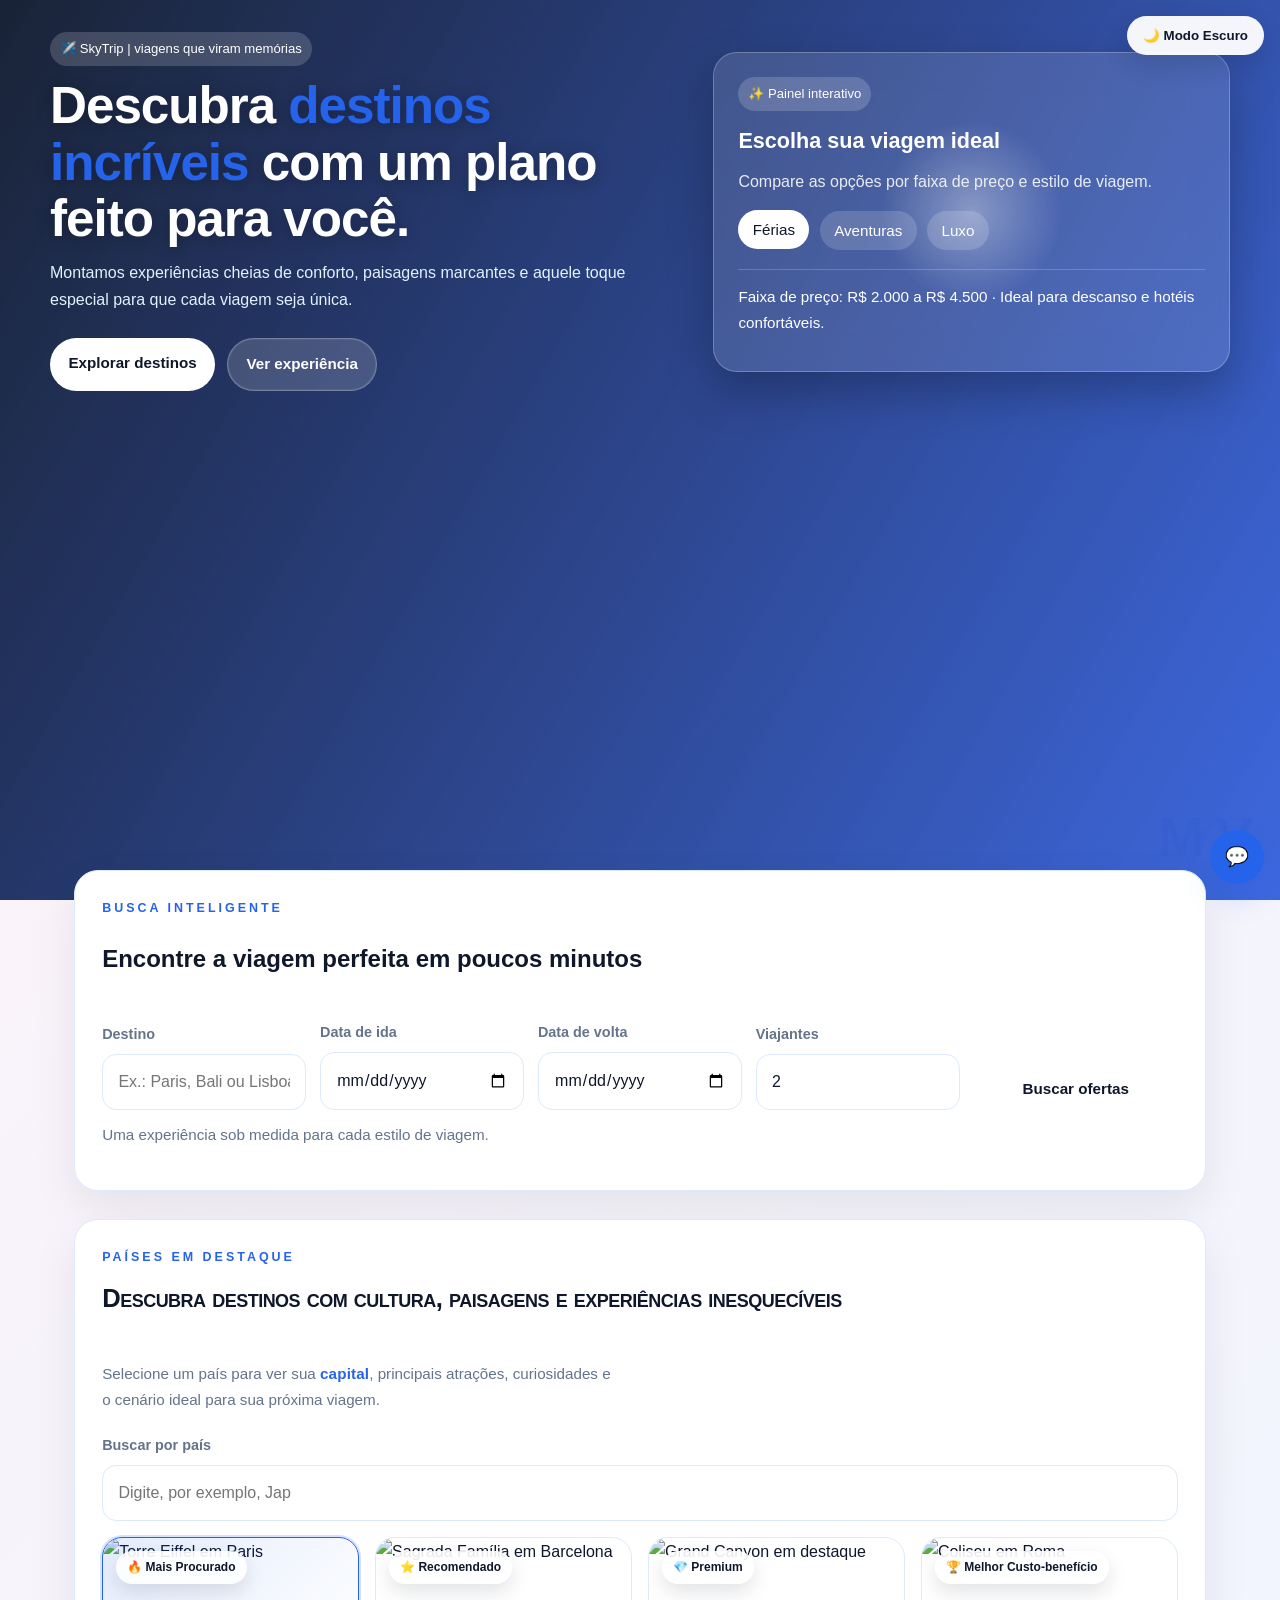
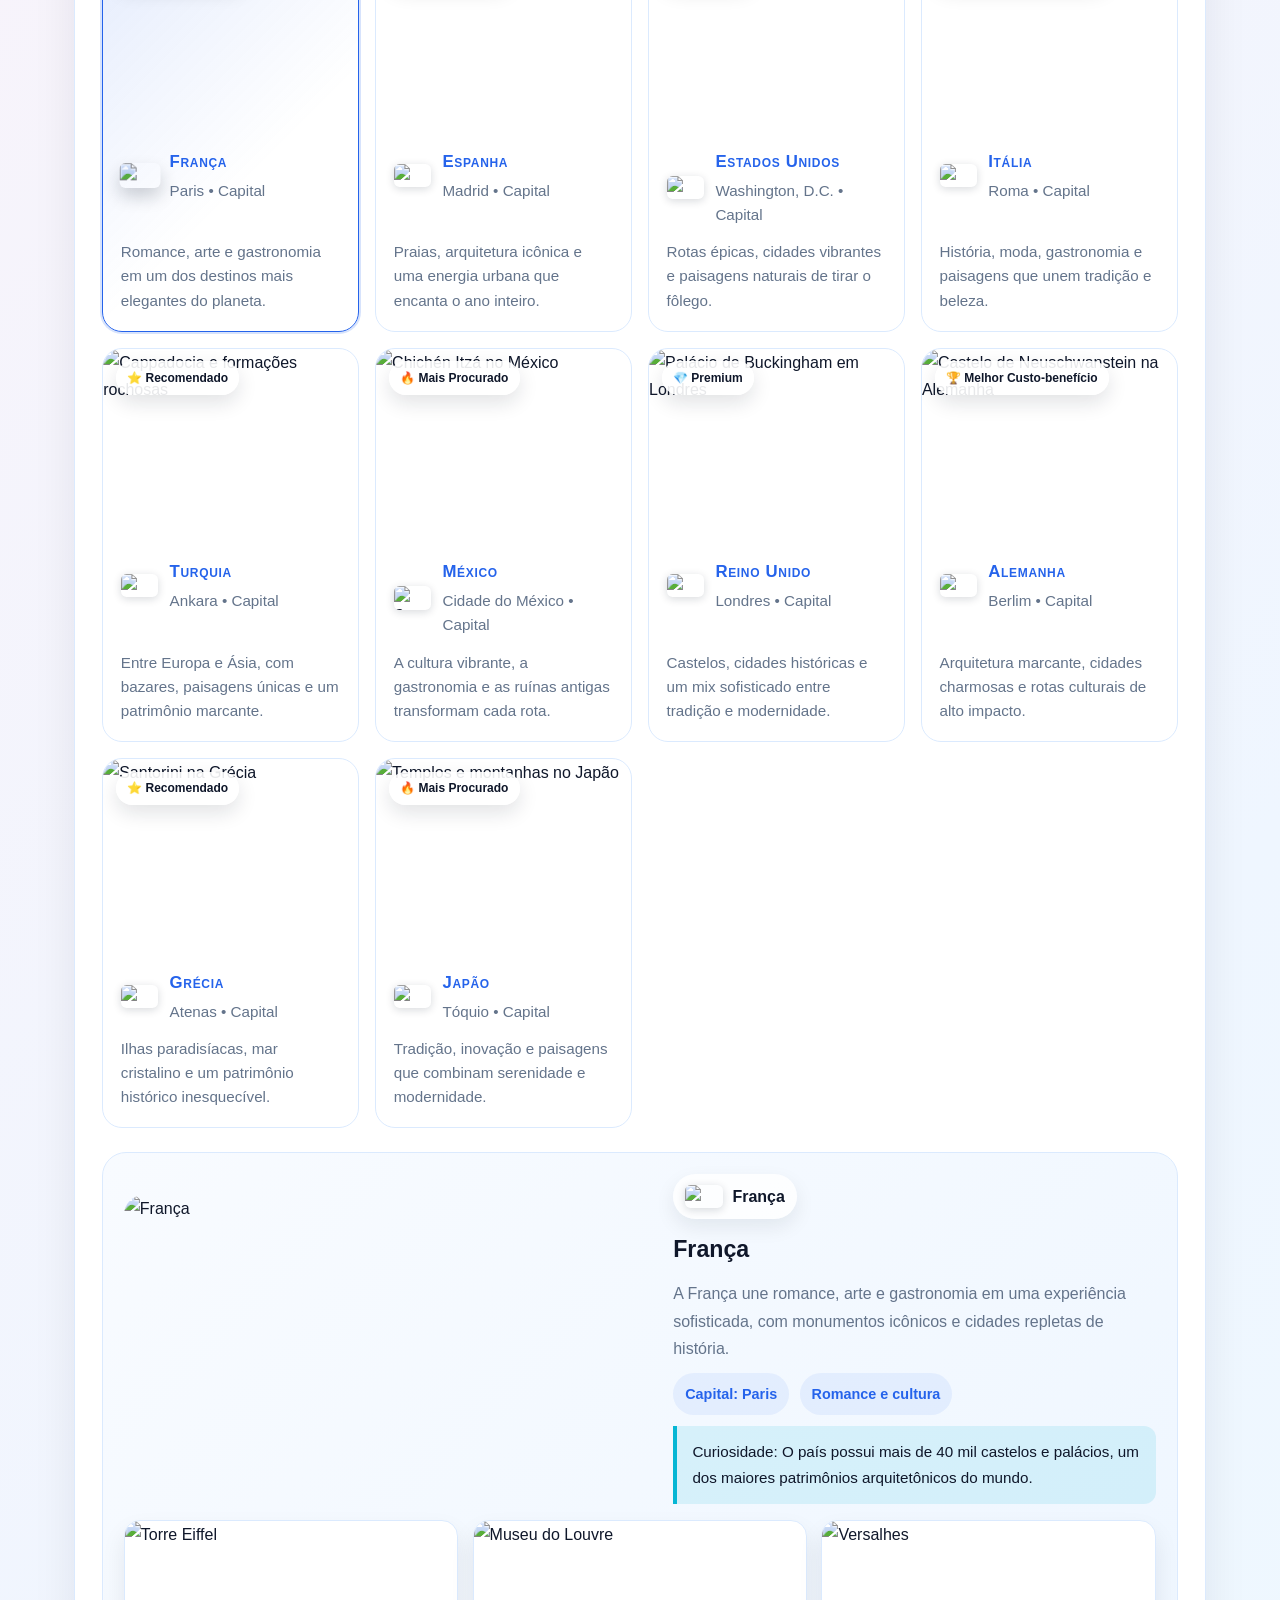
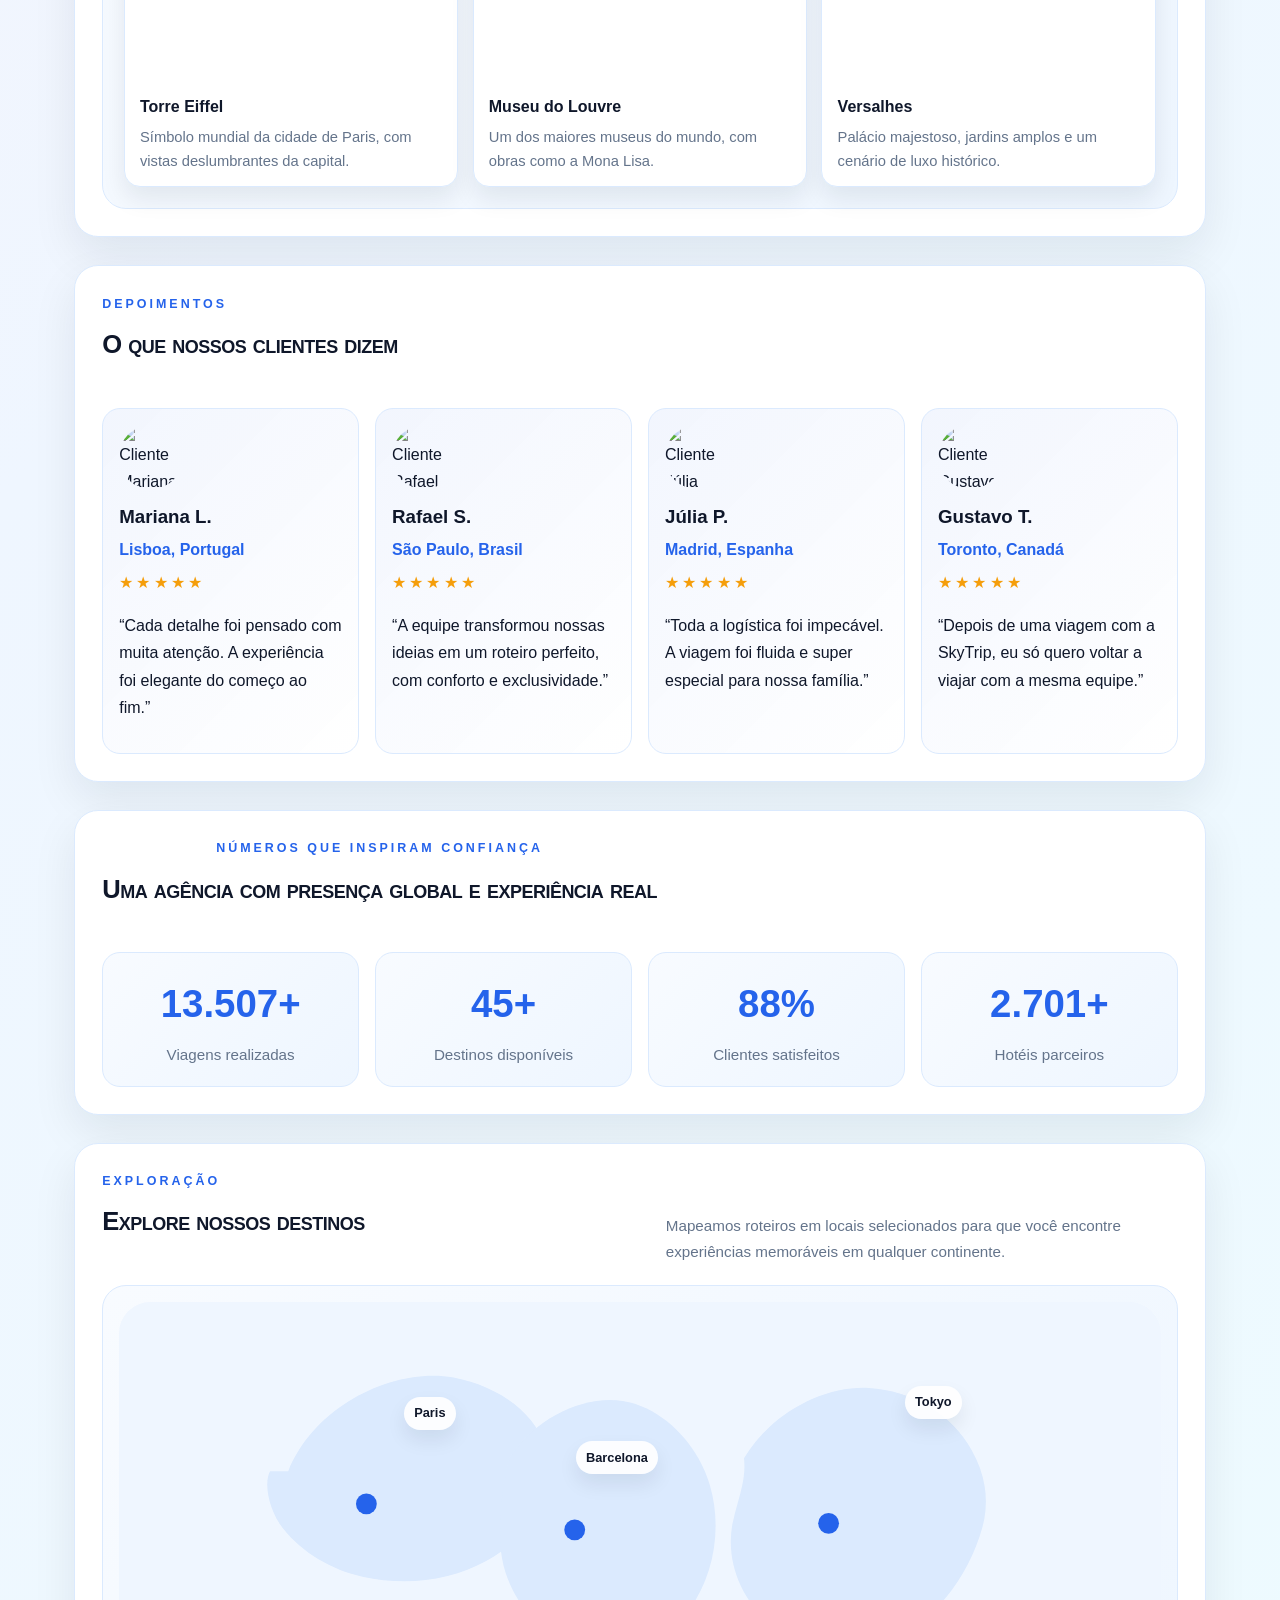
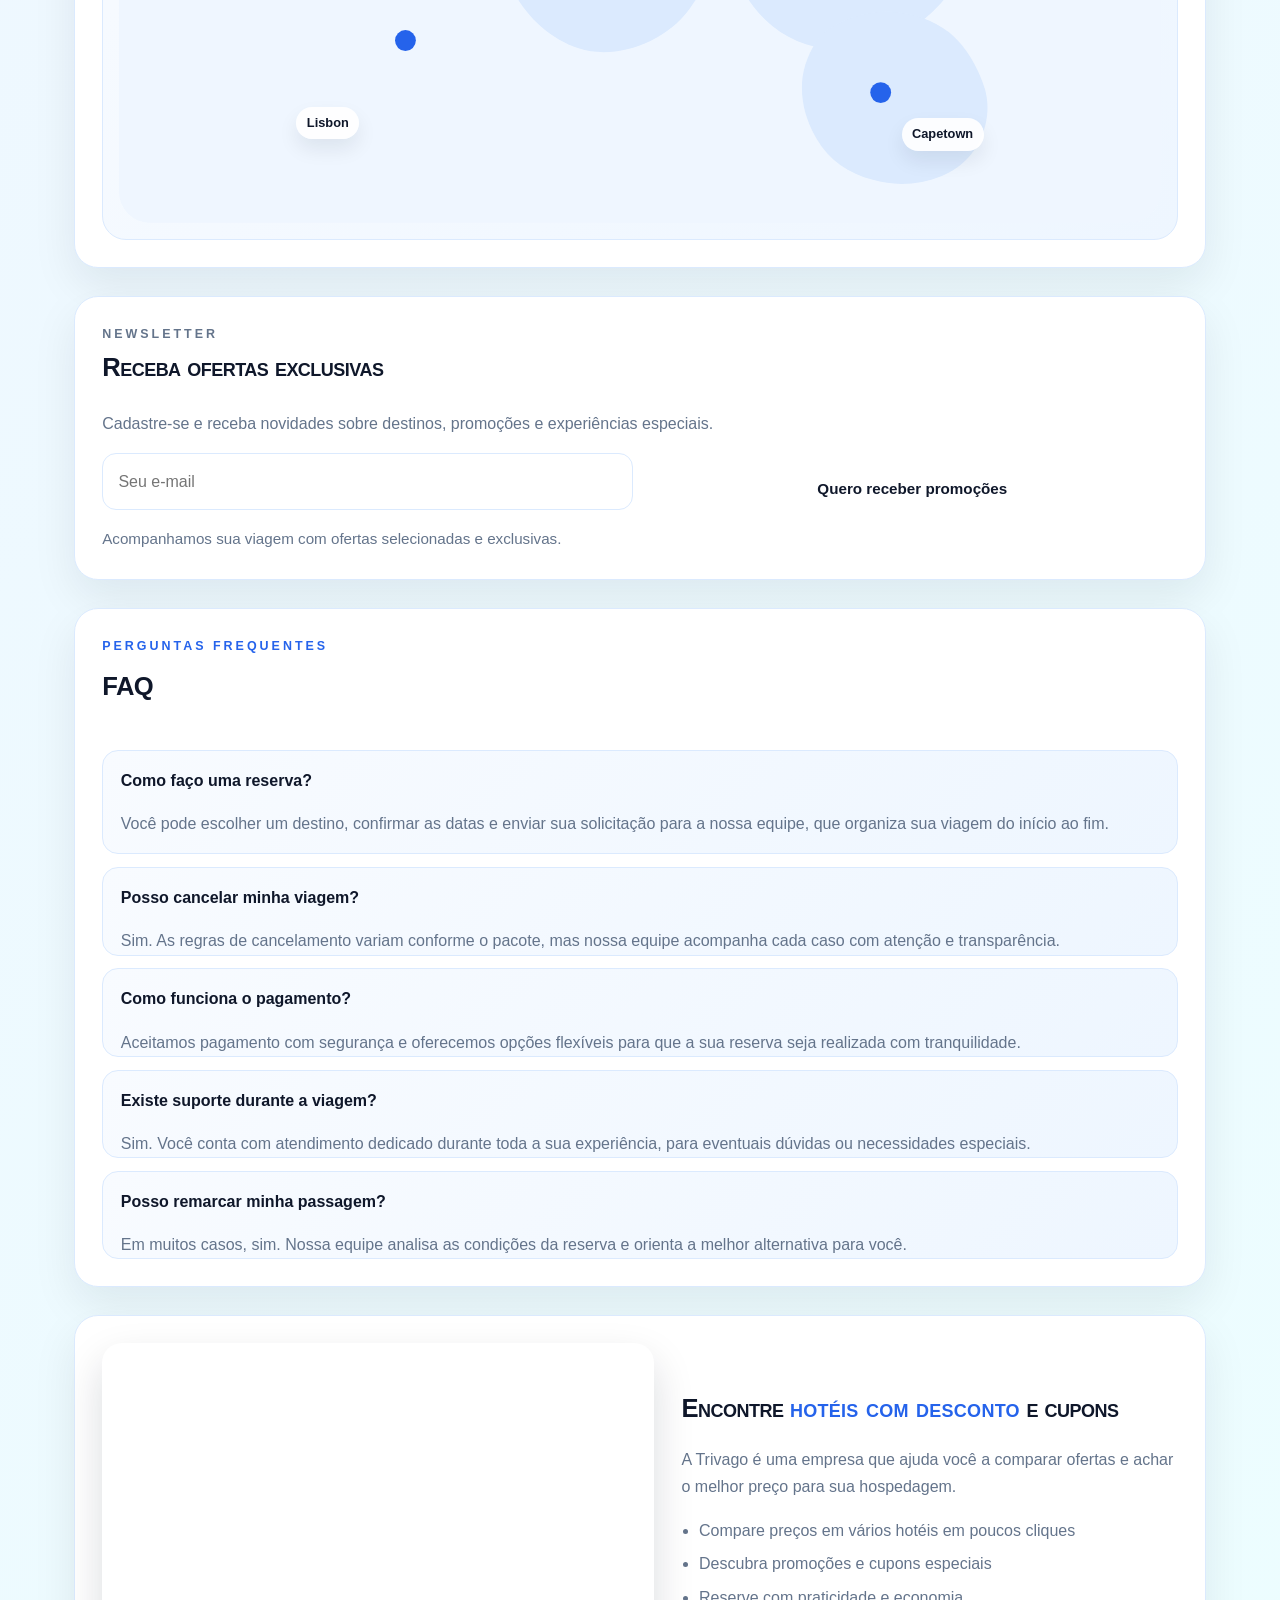
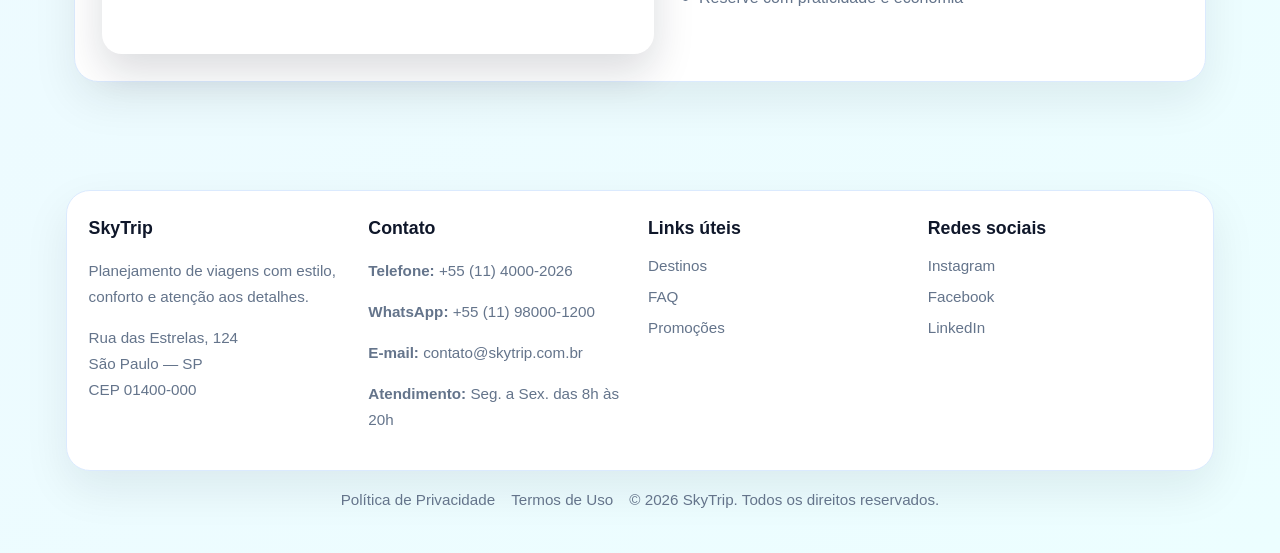
==== commit 36f8d049: "Update index.html" ====
--- a/index.html
+++ b/index.html
@@ -1,747 +1,3 @@
-<<<<<<< HEAD
-<!DOCTYPE html>
-<html lang="pt-BR">
-<head>
-  <meta charset="UTF-8" />
-  <meta name="viewport" content="width=device-width, initial-scale=1.0" />
-  <meta name="theme-color" content="#2563eb" />
-  <title>SkyTrip | Agência de Viagens</title>
-  <link rel="stylesheet" href="styles.css" />
-</head>
-<body class="is-loading">
-  <div class="loading-screen" id="loadingScreen">
-    <div class="loading-card">
-      <div class="brand-mark">✈️</div>
-      <h2>SkyTrip</h2>
-      <p>Planejando sua próxima viagem...</p>
-      <div class="loading-bar"><span></span></div>
-    </div>
-  </div>
-
-  <button class="theme-toggle" id="themeToggle" type="button" aria-label="Alternar tema">🌙 Modo Escuro</button>
-
-  <header class="hero">
-    <div class="hero-content">
-      <div class="reveal">
-        <span class="chip">✈️ SkyTrip | viagens que viram memórias</span>
-        <h1>Descubra <span class="accent">destinos incríveis</span> com um plano feito para você.</h1>
-        <p>Montamos experiências cheias de conforto, paisagens marcantes e aquele toque especial para que cada viagem seja única.</p>
-        <div class="hero-actions">
-          <a class="btn btn-primary" href="#destinos">Explorar destinos</a>
-          <a class="btn btn-secondary" href="#video">Ver experiência</a>
-        </div>
-      </div>
-
-      <div class="panel-card reveal" id="panelCard">
-        <span class="chip">✨ Painel interativo</span>
-        <h3 id="panelTitle">Escolha sua viagem ideal</h3>
-        <p id="panelText">Compare as opções por faixa de preço e estilo de viagem.</p>
-
-        <div class="options">
-          <button class="option-btn active" type="button" data-style="Ferias">Férias</button>
-          <button class="option-btn" type="button" data-style="Aventuras">Aventuras</button>
-          <button class="option-btn" type="button" data-style="Luxo">Luxo</button>
-        </div>
-
-        <div class="result-box" id="resultBox">
-          Faixa de preço: R$ 2.000 a R$ 4.500 · Ideal para descanso e hotéis confortáveis.
-        </div>
-      </div>
-    </div>
-  </header>
-
-  <main>
-    <section class="search-panel reveal" aria-label="Busca de viagens">
-      <div class="section-heading">
-        <div>
-          <p class="section-kicker">Busca inteligente</p>
-          <h2>Encontre a viagem perfeita em poucos minutos</h2>
-        </div>
-      </div>
-
-      <form class="search-form" id="heroSearchForm">
-        <label>
-          <span>Destino</span>
-          <input id="destinationInput" type="text" placeholder="Ex.: Paris, Bali ou Lisboa" />
-        </label>
-        <label>
-          <span>Data de ida</span>
-          <input id="departureInput" type="date" />
-        </label>
-        <label>
-          <span>Data de volta</span>
-          <input id="returnInput" type="date" />
-        </label>
-        <label>
-          <span>Viajantes</span>
-          <input id="travelersInput" type="number" min="1" max="12" value="2" />
-        </label>
-        <button class="btn btn-primary" type="submit">Buscar ofertas</button>
-      </form>
-      <p class="form-message" id="searchStatus">Uma experiência sob medida para cada estilo de viagem.</p>
-    </section>
-
-    <section class="section-card reveal" id="destinos">
-      <div class="section-heading">
-        <div>
-          <p class="section-kicker">Países em destaque</p>
-          <h2>Descubra destinos com cultura, paisagens e experiências inesquecíveis</h2>
-        </div>
-        <p class="section-intro">Selecione um país para ver sua <span class="highlight">capital</span>, principais atrações, curiosidades e o cenário ideal para sua próxima viagem.</p>
-      </div>
-
-      <label class="search-field" for="destinoSearch">
-        <span>Buscar por país</span>
-        <input id="destinoSearch" type="search" placeholder="Digite, por exemplo, Jap" />
-      </label>
-
-      <div class="destinos">
-        <button class="destino active" type="button" data-country="França" data-badge="🔥 Mais Procurado">
-          <span class="destino-badge">🔥 Mais Procurado</span>
-          <img src="https://images.unsplash.com/photo-1499856871958-5b9627545d1a?auto=format&fit=crop&w=900&q=80" alt="Torre Eiffel em Paris" loading="lazy" />
-          <div class="destino-content">
-            <div class="destino-top">
-              <img class="flag-badge" src="https://flagcdn.com/w320/fr.png" alt="Bandeira da França" />
-              <div>
-                <h3>França</h3>
-                <p>Paris • Capital</p>
-              </div>
-            </div>
-            <p>Romance, arte e gastronomia em um dos destinos mais elegantes do planeta.</p>
-          </div>
-        </button>
-
-        <button class="destino" type="button" data-country="Espanha" data-badge="⭐ Recomendado">
-          <span class="destino-badge">⭐ Recomendado</span>
-          <img src="https://images.unsplash.com/photo-1543783207-ec64e4d95325?auto=format&fit=crop&w=900&q=80" alt="Sagrada Família em Barcelona" loading="lazy" />
-          <div class="destino-content">
-            <div class="destino-top">
-              <img class="flag-badge" src="https://flagcdn.com/w320/es.png" alt="Bandeira da Espanha" />
-              <div>
-                <h3>Espanha</h3>
-                <p>Madrid • Capital</p>
-              </div>
-            </div>
-            <p>Praias, arquitetura icônica e uma energia urbana que encanta o ano inteiro.</p>
-          </div>
-        </button>
-
-        <button class="destino" type="button" data-country="Estados Unidos" data-badge="💎 Premium">
-          <span class="destino-badge">💎 Premium</span>
-          <img src="https://images.unsplash.com/photo-1500530855697-b586d89ba3ee?auto=format&fit=crop&w=900&q=80" alt="Grand Canyon em destaque" loading="lazy" />
-          <div class="destino-content">
-            <div class="destino-top">
-              <img class="flag-badge" src="https://flagcdn.com/w320/us.png" alt="Bandeira dos Estados Unidos" />
-              <div>
-                <h3>Estados Unidos</h3>
-                <p>Washington, D.C. • Capital</p>
-              </div>
-            </div>
-            <p>Rotas épicas, cidades vibrantes e paisagens naturais de tirar o fôlego.</p>
-          </div>
-        </button>
-
-        <button class="destino" type="button" data-country="Itália" data-badge="🏆 Melhor Custo-benefício">
-          <span class="destino-badge">🏆 Melhor Custo-benefício</span>
-          <img src="https://images.unsplash.com/photo-1516483638261-f4dbaf036963?auto=format&fit=crop&w=900&q=80" alt="Coliseu em Roma" loading="lazy" />
-          <div class="destino-content">
-            <div class="destino-top">
-              <img class="flag-badge" src="https://flagcdn.com/w320/it.png" alt="Bandeira da Itália" />
-              <div>
-                <h3>Itália</h3>
-                <p>Roma • Capital</p>
-              </div>
-            </div>
-            <p>História, moda, gastronomia e paisagens que unem tradição e beleza.</p>
-          </div>
-        </button>
-
-        <button class="destino" type="button" data-country="Turquia" data-badge="⭐ Recomendado">
-          <span class="destino-badge">⭐ Recomendado</span>
-          <img src="https://images.unsplash.com/photo-1548013146-72479768bada?auto=format&fit=crop&w=900&q=80" alt="Cappadocia e formações rochosas" loading="lazy" />
-          <div class="destino-content">
-            <div class="destino-top">
-              <img class="flag-badge" src="https://flagcdn.com/w320/tr.png" alt="Bandeira da Turquia" />
-              <div>
-                <h3>Turquia</h3>
-                <p>Ankara • Capital</p>
-              </div>
-            </div>
-            <p>Entre Europa e Ásia, com bazares, paisagens únicas e um patrimônio marcante.</p>
-          </div>
-        </button>
-
-        <button class="destino" type="button" data-country="México" data-badge="🔥 Mais Procurado">
-          <span class="destino-badge">🔥 Mais Procurado</span>
-          <img src="https://images.unsplash.com/photo-1518638150340-f706e86654de?auto=format&fit=crop&w=900&q=80" alt="Chichén Itzá no México" loading="lazy" />
-          <div class="destino-content">
-            <div class="destino-top">
-              <img class="flag-badge" src="https://flagcdn.com/w320/mx.png" alt="Bandeira do México" />
-              <div>
-                <h3>México</h3>
-                <p>Cidade do México • Capital</p>
-              </div>
-            </div>
-            <p>A cultura vibrante, a gastronomia e as ruínas antigas transformam cada rota.</p>
-          </div>
-        </button>
-
-        <button class="destino" type="button" data-country="Reino Unido" data-badge="💎 Premium">
-          <span class="destino-badge">💎 Premium</span>
-          <img src="https://images.unsplash.com/photo-1513635269975-59663e0ac1ad?auto=format&fit=crop&w=900&q=80" alt="Palácio de Buckingham em Londres" loading="lazy" />
-          <div class="destino-content">
-            <div class="destino-top">
-              <img class="flag-badge" src="https://flagcdn.com/w320/gb.png" alt="Bandeira do Reino Unido" />
-              <div>
-                <h3>Reino Unido</h3>
-                <p>Londres • Capital</p>
-              </div>
-            </div>
-            <p>Castelos, cidades históricas e um mix sofisticado entre tradição e modernidade.</p>
-          </div>
-        </button>
-
-        <button class="destino" type="button" data-country="Alemanha" data-badge="🏆 Melhor Custo-benefício">
-          <span class="destino-badge">🏆 Melhor Custo-benefício</span>
-          <img src="https://images.unsplash.com/photo-1467269204594-9661b134dd2b?auto=format&fit=crop&w=900&q=80" alt="Castelo de Neuschwanstein na Alemanha" loading="lazy" />
-          <div class="destino-content">
-            <div class="destino-top">
-              <img class="flag-badge" src="https://flagcdn.com/w320/de.png" alt="Bandeira da Alemanha" />
-              <div>
-                <h3>Alemanha</h3>
-                <p>Berlim • Capital</p>
-              </div>
-            </div>
-            <p>Arquitetura marcante, cidades charmosas e rotas culturais de alto impacto.</p>
-          </div>
-        </button>
-
-        <button class="destino" type="button" data-country="Grécia" data-badge="⭐ Recomendado">
-          <span class="destino-badge">⭐ Recomendado</span>
-          <img src="https://images.unsplash.com/photo-1570077188670-e3a8d69ac5ff?auto=format&fit=crop&w=900&q=80" alt="Santorini na Grécia" loading="lazy" />
-          <div class="destino-content">
-            <div class="destino-top">
-              <img class="flag-badge" src="https://flagcdn.com/w320/gr.png" alt="Bandeira da Grécia" />
-              <div>
-                <h3>Grécia</h3>
-                <p>Atenas • Capital</p>
-              </div>
-            </div>
-            <p>Ilhas paradisíacas, mar cristalino e um patrimônio histórico inesquecível.</p>
-          </div>
-        </button>
-
-        <button class="destino" type="button" data-country="Japão" data-badge="🔥 Mais Procurado">
-          <span class="destino-badge">🔥 Mais Procurado</span>
-          <img src="https://images.unsplash.com/photo-1493976040374-85c8e12f0c0e?auto=format&fit=crop&w=900&q=80" alt="Templos e montanhas no Japão" loading="lazy" />
-          <div class="destino-content">
-            <div class="destino-top">
-              <img class="flag-badge" src="https://flagcdn.com/w320/jp.png" alt="Bandeira do Japão" />
-              <div>
-                <h3>Japão</h3>
-                <p>Tóquio • Capital</p>
-              </div>
-            </div>
-            <p>Tradição, inovação e paisagens que combinam serenidade e modernidade.</p>
-          </div>
-        </button>
-      </div>
-
-      <div class="destination-detail" id="destinationDetail"></div>
-    </section>
-
-    <section class="section-card reveal" id="testimonials">
-      <div class="section-heading">
-        <div>
-          <p class="section-kicker">Depoimentos</p>
-          <h2>O que nossos clientes dizem</h2>
-        </div>
-      </div>
-      <div class="testimonial-grid">
-        <article class="testimonial-card">
-          <img src="https://images.unsplash.com/photo-1494790108377-be9c29b29330?auto=format&fit=crop&w=400&q=80" alt="Cliente Mariana" loading="lazy" />
-          <div>
-            <h3>Mariana L.</h3>
-            <p class="testimonial-city">Lisboa, Portugal</p>
-            <div class="stars">★★★★★</div>
-            <p>“Cada detalhe foi pensado com muita atenção. A experiência foi elegante do começo ao fim.”</p>
-          </div>
-        </article>
-        <article class="testimonial-card">
-          <img src="https://images.unsplash.com/photo-1500648767791-00dcc994a43e?auto=format&fit=crop&w=400&q=80" alt="Cliente Rafael" loading="lazy" />
-          <div>
-            <h3>Rafael S.</h3>
-            <p class="testimonial-city">São Paulo, Brasil</p>
-            <div class="stars">★★★★★</div>
-            <p>“A equipe transformou nossas ideias em um roteiro perfeito, com conforto e exclusividade.”</p>
-          </div>
-        </article>
-        <article class="testimonial-card">
-          <img src="https://images.unsplash.com/photo-1544005313-94ddf0286df2?auto=format&fit=crop&w=400&q=80" alt="Cliente Júlia" loading="lazy" />
-          <div>
-            <h3>Júlia P.</h3>
-            <p class="testimonial-city">Madrid, Espanha</p>
-            <div class="stars">★★★★★</div>
-            <p>“Toda a logística foi impecável. A viagem foi fluida e super especial para nossa família.”</p>
-          </div>
-        </article>
-        <article class="testimonial-card">
-          <img src="https://images.unsplash.com/photo-1506794778202-cad84cf45f1d?auto=format&fit=crop&w=400&q=80" alt="Cliente Gustavo" loading="lazy" />
-          <div>
-            <h3>Gustavo T.</h3>
-            <p class="testimonial-city">Toronto, Canadá</p>
-            <div class="stars">★★★★★</div>
-            <p>“Depois de uma viagem com a SkyTrip, eu só quero voltar a viajar com a mesma equipe.”</p>
-          </div>
-        </article>
-      </div>
-    </section>
-
-    <section class="section-card reveal stats-section">
-      <div class="section-heading">
-        <div>
-          <p class="section-kicker">Números que inspiram confiança</p>
-          <h2>Uma agência com presença global e experiência real</h2>
-        </div>
-      </div>
-      <div class="stats-grid">
-        <div class="stat-item">
-          <p class="stat-count" data-target="15000" data-suffix="+">0</p>
-          <span>Viagens realizadas</span>
-        </div>
-        <div class="stat-item">
-          <p class="stat-count" data-target="50" data-suffix="+">0</p>
-          <span>Destinos disponíveis</span>
-        </div>
-        <div class="stat-item">
-          <p class="stat-count" data-target="98" data-suffix="%">0</p>
-          <span>Clientes satisfeitos</span>
-        </div>
-        <div class="stat-item">
-          <p class="stat-count" data-target="3000" data-suffix="+">0</p>
-          <span>Hotéis parceiros</span>
-        </div>
-      </div>
-    </section>
-
-    <section class="section-card reveal" id="mapSection">
-      <div class="section-heading">
-        <div>
-          <p class="section-kicker">Exploração</p>
-          <h2>Explore nossos destinos</h2>
-        </div>
-        <p class="section-intro">Mapeamos roteiros em locais selecionados para que você encontre experiências memoráveis em qualquer continente.</p>
-      </div>
-
-      <div class="map-shell">
-        <svg viewBox="0 0 800 400" role="img" aria-label="Mapa ilustrativo do mundo com destinos selecionados">
-          <rect width="800" height="400" rx="24" fill="#eff6ff" />
-          <path d="M130 130c20-50 80-80 127-72 21 4 42 14 55 28 20 20 23 50 10 74-9 17-24 30-40 39-29 16-63 19-95 12-23-5-46-18-61-37-11-14-15-35-10-44Z" fill="#dbeafe" />
-          <path d="M300 120c17-28 54-49 87-44 25 4 46 23 58 44 20 35 17 83-7 116-20 27-58 39-85 30-33-11-58-44-60-79-1-23 1-46 7-67Z" fill="#dbeafe" />
-          <path d="M480 120c20-34 61-56 96-54 33 2 64 20 79 48 12 21 14 44 6 66-13 39-42 73-80 84-26 7-57 3-79-15-24-20-36-49-31-78 4-19 11-34 9-51Z" fill="#dbeafe" />
-          <path d="M540 255c15-12 35-18 54-17 16 1 31 6 44 16 13 11 22 27 27 43 4 14 2 29-5 42-6 11-16 20-28 25-17 7-36 8-53 3-19-5-35-16-44-33-8-14-12-30-10-46 2-13 8-25 15-33Z" fill="#dbeafe" />
-          <circle cx="190" cy="155" r="8" fill="#2563eb" />
-          <circle cx="350" cy="175" r="8" fill="#2563eb" />
-          <circle cx="545" cy="170" r="8" fill="#2563eb" />
-          <circle cx="585" cy="300" r="8" fill="#2563eb" />
-          <circle cx="220" cy="260" r="8" fill="#2563eb" />
-        </svg>
-        <div class="map-labels">
-          <span>Paris</span>
-          <span>Barcelona</span>
-          <span>Tokyo</span>
-          <span>Lisbon</span>
-          <span>Capetown</span>
-        </div>
-      </div>
-    </section>
-
-    <section class="section-card reveal newsletter-section">
-      <div>
-        <p class="section-kicker">Newsletter</p>
-        <h2>Receba ofertas exclusivas</h2>
-        <p>Cadastre-se e receba novidades sobre destinos, promoções e experiências especiais.</p>
-      </div>
-      <form class="newsletter-form" id="newsletterForm">
-        <input id="newsletterEmail" type="email" placeholder="Seu e-mail" />
-        <button class="btn btn-primary" type="submit">Quero receber promoções</button>
-      </form>
-      <p class="form-message" id="newsletterMessage">Acompanhamos sua viagem com ofertas selecionadas e exclusivas.</p>
-    </section>
-
-    <section class="section-card reveal" id="faq">
-      <div class="section-heading">
-        <div>
-          <p class="section-kicker">Perguntas frequentes</p>
-          <h2>FAQ</h2>
-        </div>
-      </div>
-      <div class="faq-list">
-        <article class="faq-item is-open">
-          <button class="faq-question" type="button">Como faço uma reserva?</button>
-          <div class="faq-answer">Você pode escolher um destino, confirmar as datas e enviar sua solicitação para a nossa equipe, que organiza sua viagem do início ao fim.</div>
-        </article>
-        <article class="faq-item">
-          <button class="faq-question" type="button">Posso cancelar minha viagem?</button>
-          <div class="faq-answer">Sim. As regras de cancelamento variam conforme o pacote, mas nossa equipe acompanha cada caso com atenção e transparência.</div>
-        </article>
-        <article class="faq-item">
-          <button class="faq-question" type="button">Como funciona o pagamento?</button>
-          <div class="faq-answer">Aceitamos pagamento com segurança e oferecemos opções flexíveis para que a sua reserva seja realizada com tranquilidade.</div>
-        </article>
-        <article class="faq-item">
-          <button class="faq-question" type="button">Existe suporte durante a viagem?</button>
-          <div class="faq-answer">Sim. Você conta com atendimento dedicado durante toda a sua experiência, para eventuais dúvidas ou necessidades especiais.</div>
-        </article>
-        <article class="faq-item">
-          <button class="faq-question" type="button">Posso remarcar minha passagem?</button>
-          <div class="faq-answer">Em muitos casos, sim. Nossa equipe analisa as condições da reserva e orienta a melhor alternativa para você.</div>
-        </article>
-      </div>
-    </section>
-
-    <section class="section-card reveal" id="video">
-      <div class="video-wrap">
-        <div class="video-frame">
-          <iframe src="https://streamable.com/e/kjairt" title="Vídeo da Trivago" allowfullscreen></iframe>
-        </div>
-        <div class="video-copy">
-          <h2>Encontre <span class="highlight">hotéis com desconto</span> e cupons</h2>
-          <p>A Trivago é uma empresa que ajuda você a comparar ofertas e achar o melhor preço para sua hospedagem.</p>
-          <ul>
-            <li>Compare preços em vários hotéis em poucos cliques</li>
-            <li>Descubra promoções e cupons especiais</li>
-            <li>Reserve com praticidade e economia</li>
-          </ul>
-        </div>
-      </div>
-    </section>
-  </main>
-
-  <footer class="reveal">
-    <div class="footer-grid">
-      <div>
-        <h3>SkyTrip</h3>
-        <p>Planejamento de viagens com estilo, conforto e atenção aos detalhes.</p>
-        <p>Rua das Estrelas, 124<br />São Paulo — SP<br />CEP 01400-000</p>
-      </div>
-      <div>
-        <h3>Contato</h3>
-        <p><strong>Telefone:</strong> +55 (11) 4000-2026</p>
-        <p><strong>WhatsApp:</strong> +55 (11) 98000-1200</p>
-        <p><strong>E-mail:</strong> contato@skytrip.com.br</p>
-        <p><strong>Atendimento:</strong> Seg. a Sex. das 8h às 20h</p>
-      </div>
-      <div>
-        <h3>Links úteis</h3>
-        <ul>
-          <li><a href="#destinos">Destinos</a></li>
-          <li><a href="#faq">FAQ</a></li>
-          <li><a href="#video">Promoções</a></li>
-        </ul>
-      </div>
-      <div>
-        <h3>Redes sociais</h3>
-        <ul>
-          <li><a href="#">Instagram</a></li>
-          <li><a href="#">Facebook</a></li>
-          <li><a href="#">LinkedIn</a></li>
-        </ul>
-      </div>
-    </div>
-    <div class="footer-bottom">
-      <span>Política de Privacidade</span>
-      <span>Termos de Uso</span>
-      <span>© 2026 SkyTrip. Todos os direitos reservados.</span>
-    </div>
-  </footer>
-
-  <button class="chat-float" id="chatToggle" type="button" aria-label="Abrir atendimento">💬</button>
-  <div class="chat-window" id="chatWindow">
-    <div class="chat-header">
-      <strong>Olá!</strong>
-      <button id="chatClose" type="button" aria-label="Fechar atendimento">×</button>
-    </div>
-    <p>Como podemos ajudar você hoje?</p>
-    <div class="chat-bubble">Nossa equipe pode montar uma viagem sob medida para você.</div>
-  </div>
-
-  <script>
-    const panelCard = document.getElementById("panelCard");
-    const panelTitle = document.getElementById("panelTitle");
-    const panelText = document.getElementById("panelText");
-    const resultBox = document.getElementById("resultBox");
-    const buttons = document.querySelectorAll(".option-btn");
-    const destinationButtons = document.querySelectorAll(".destino");
-    const destinationDetail = document.getElementById("destinationDetail");
-
-    const profiles = {
-      Ferias: {
-        title: "Pacote de férias",
-        text: "Ideal para quem quer descanso, praias e hotéis confortáveis com ótima relação custo-benefício.",
-        result: "Faixa de preço: <span class=\"highlight\">R$ 2.000 a R$ 4.500</span> · Recomendação: Algarve com hospedagem acolhedora e passeios relaxantes."
-      },
-      Aventuras: {
-        title: "Roteiro de aventuras",
-        text: "Perfeito para quem gosta de trilhas, esportes e experiências intensas em destinos vibrantes.",
-        result: "Faixa de preço: <span class=\"highlight\">R$ 3.500 a R$ 6.500</span> · Recomendação: Bali com mergulho, trilhas e passeios inesquecíveis."
-      },
-      Luxo: {
-        title: "Experiência de luxo",
-        text: "Um plano premium com hotéis exclusivos, serviços especiais e experiências sofisticadas.",
-        result: "Faixa de preço: <span class=\"highlight\">R$ 8.000 a R$ 15.000+</span> · Recomendação: Dubai com resorts de alto padrão e turismo exclusivo."
-      }
-    };
-
-    const destinations = {
-      França: { capital: "Paris", flag: "https://flagcdn.com/w320/fr.png", image: "https://images.unsplash.com/photo-1499856871958-5b9627545d1a?auto=format&fit=crop&w=1200&q=80", description: "A França une romance, arte e gastronomia em uma experiência sofisticada, com monumentos icônicos e cidades repletas de história.", tag: "Romance e cultura", curiosity: "O país possui mais de 40 mil castelos e palácios, um dos maiores patrimônios arquitetônicos do mundo.", spots: [{ name: "Torre Eiffel", image: "https://images.unsplash.com/photo-1511739001486-6bfe10ce785f?auto=format&fit=crop&w=900&q=80", desc: "Símbolo mundial da cidade de Paris, com vistas deslumbrantes da capital." }, { name: "Museu do Louvre", image: "https://images.unsplash.com/photo-1548013146-72479768bada?auto=format&fit=crop&w=900&q=80", desc: "Um dos maiores museus do mundo, com obras como a Mona Lisa." }, { name: "Versalhes", image: "https://images.unsplash.com/photo-1502602898657-3e91760cbb34?auto=format&fit=crop&w=900&q=80", desc: "Palácio majestoso, jardins amplos e um cenário de luxo histórico." }] },
-      Espanha: { capital: "Madrid", flag: "https://flagcdn.com/w320/es.png", image: "https://images.unsplash.com/photo-1539037116277-4db20889f2d4?auto=format&fit=crop&w=1200&q=80", description: "A Espanha oferece praias incríveis, cidades históricas e uma vida cultural intensa, com arquitetura única e gastronomia marcante.", tag: "Praias e arquitetura", curiosity: "A Espanha é um dos países com mais festivais populares do mundo, como as Fallas de Valência.", spots: [{ name: "Sagrada Família", image: "https://images.unsplash.com/photo-1543783207-ec64e4d95325?auto=format&fit=crop&w=900&q=80", desc: "Obra-prima modernista de Gaudí, um dos monumentos mais famosos da Espanha." }, { name: "Alhambra", image: "https://images.unsplash.com/photo-1528744598421-b7b93e12df15?auto=format&fit=crop&w=900&q=80", desc: "Complexo palaciano árabe em Granada, repleto de beleza e história." }, { name: "Park Güell", image: "https://images.unsplash.com/photo-1546525848-3ce03ca516f6?auto=format&fit=crop&w=900&q=80", desc: "Parque colorido com mosaicos e vistas espetaculares de Barcelona." }] },
-      "Estados Unidos": { capital: "Washington, D.C.", flag: "https://flagcdn.com/w320/us.png", image: "https://images.unsplash.com/photo-1500530855697-b586d89ba3ee?auto=format&fit=crop&w=1200&q=80", description: "Os Estados Unidos combinam megacidades, parques nacionais e paisagens naturais gigantes, oferecendo roteiros para todos os estilos de viagem.", tag: "Cidades e paisagens", curiosity: "O país conta com 63 parques nacionais, protegendo alguns dos cenários mais impressionantes do planeta.", spots: [{ name: "Grand Canyon", image: "https://images.unsplash.com/photo-1500534623283-312aade485b7?auto=format&fit=crop&w=900&q=80", desc: "Uma das paisagens naturais mais marcantes do planeta, com vistas inigualáveis." }, { name: "Times Square", image: "https://images.unsplash.com/photo-1480714378408-67cf0d13bc1b?auto=format&fit=crop&w=900&q=80", desc: "O coração luminoso de Nova York, ideal para quem ama energia urbana." }, { name: "Estátua da Liberdade", image: "https://images.unsplash.com/photo-1548013146-72479768bada?auto=format&fit=crop&w=900&q=80", desc: "Ícone histórico e um dos pontos mais fotografados dos Estados Unidos." }] },
-      Itália: { capital: "Roma", flag: "https://flagcdn.com/w320/it.png", image: "https://images.unsplash.com/photo-1516483638261-f4dbaf036963?auto=format&fit=crop&w=1200&q=80", description: "A Itália é um destino clássico para quem ama arte, história e boa gastronomia, com cidades de beleza incomparável.", tag: "História e gastronomia", curiosity: "A Itália possui mais patrimônios da UNESCO do que qualquer outro país do mundo.", spots: [{ name: "Coliseu", image: "https://images.unsplash.com/photo-1529260830199-42c24126f198?auto=format&fit=crop&w=900&q=80", desc: "Um dos monumentos mais emblemáticos da Antiguidade, localizado em Roma." }, { name: "Veneza", image: "https://images.unsplash.com/photo-1514890547357-a9ee288728e0?auto=format&fit=crop&w=900&q=80", desc: "Cidade única com canais, pontes e uma atmosfera romântica e encantadora." }, { name: "Torre de Pisa", image: "https://images.unsplash.com/photo-1500375592092-40eb2168fd21?auto=format&fit=crop&w=900&q=80", desc: "Símbolo arquitetônico famoso por sua inclinação singular." }] },
-      Turquia: { capital: "Ankara", flag: "https://flagcdn.com/w320/tr.png", image: "https://images.unsplash.com/photo-1548013146-72479768bada?auto=format&fit=crop&w=1200&q=80", description: "A Turquia conecta culturas, com bazares históricos, paisagens únicas e uma localização fascinante entre dois continentes.", tag: "Cultura e paisagens", curiosity: "A Turquia fica entre a Europa e a Ásia, sendo um dos poucos países com essa posição geográfica única.", spots: [{ name: "Cappadocia", image: "https://images.unsplash.com/photo-1501785888041-af3ef285b470?auto=format&fit=crop&w=900&q=80", desc: "Formações rochosas impressionantes, balões de ar quente e cenários de cinema." }, { name: "Istambul", image: "https://images.unsplash.com/photo-1524231757912-21f4fe3a7200?auto=format&fit=crop&w=900&q=80", desc: "Cidade vibrante, repleta de mesquitas, bazares e vistas sobre o Bósforo." }, { name: "Éfeso", image: "https://images.unsplash.com/photo-1500530855697-b586d89ba3ee?auto=format&fit=crop&w=900&q=80", desc: "Uma das maiores ruínas antigas da região, com importância histórica enorme." }] },
-      México: { capital: "Cidade do México", flag: "https://flagcdn.com/w320/mx.png", image: "https://images.unsplash.com/photo-1518638150340-f706e86654de?auto=format&fit=crop&w=1200&q=80", description: "O México oferece uma mistura envolvente de ruínas antigas, praias paradisíacas e uma culinária reconhecida mundialmente.", tag: "História e gastronomia", curiosity: "A culinária mexicana foi reconhecida pela UNESCO como Patrimônio Cultural Imaterial da Humanidade.", spots: [{ name: "Chichén Itzá", image: "https://images.unsplash.com/photo-1548013146-72479768bada?auto=format&fit=crop&w=900&q=80", desc: "Uma das maravilhas mais importantes da civilização maia." }, { name: "Teotihuacán", image: "https://images.unsplash.com/photo-1501785888041-af3ef285b470?auto=format&fit=crop&w=900&q=80", desc: "Complexo arqueológico com pirâmides imponentes e história fascinante." }, { name: "Cancún", image: "https://images.unsplash.com/photo-1527631746610-bca00a040d60?auto=format&fit=crop&w=900&q=80", desc: "Destino de praia com águas cristalinas e uma vida noturna animada." }] },
-      "Reino Unido": { capital: "Londres", flag: "https://flagcdn.com/w320/gb.png", image: "https://images.unsplash.com/photo-1513635269975-59663e0ac1ad?auto=format&fit=crop&w=1200&q=80", description: "O Reino Unido reúne cidades históricas, palácios majestosos e paisagens rurais encantadoras, com um charme muito próprio.", tag: "História e cidades", curiosity: "Londres já teve uma torre onde os corvos eram cuidados por superstição e tradição.", spots: [{ name: "Big Ben", image: "https://images.unsplash.com/photo-1513635269975-59663e0ac1ad?auto=format&fit=crop&w=900&q=80", desc: "Símbolo icônico de Londres e um dos marcos mais reconhecidos do mundo." }, { name: "Stonehenge", image: "https://images.unsplash.com/photo-1476514525535-07fb3b4ae5f1?auto=format&fit=crop&w=900&q=80", desc: "Monumento pré-histórico cercado por mistério e beleza rural." }, { name: "Edimburgo", image: "https://images.unsplash.com/photo-1500534623283-312aade485b7?auto=format&fit=crop&w=900&q=80", desc: "Cidade histórica com castelos, ruas estreitas e uma atmosfera encantadora." }] },
-      Alemanha: { capital: "Berlim", flag: "https://flagcdn.com/w320/de.png", image: "https://images.unsplash.com/photo-1467269204594-9661b134dd2b?auto=format&fit=crop&w=1200&q=80", description: "A Alemanha leva quem viaja para cidades modernas, castelos encantadores e trilhas imperdíveis em paisagens naturais memoráveis.", tag: "Cidades e castelos", curiosity: "O país possui uma das maiores redes ferroviárias da Europa, perfeita para explorar em viagens curtas.", spots: [{ name: "Neuschwanstein", image: "https://images.unsplash.com/photo-1500530855697-b586d89ba3ee?auto=format&fit=crop&w=900&q=80", desc: "Castelo romântico que inspirou contos e histórias de conto de fadas." }, { name: "Porta de Brandemburgo", image: "https://images.unsplash.com/photo-1527631746610-bca00a040d60?auto=format&fit=crop&w=900&q=80", desc: "Monumento histórico no centro de Berlim e símbolo da reunificação alemã." }, { name: "Floresta Negra", image: "https://images.unsplash.com/photo-1501785888041-af3ef285b470?auto=format&fit=crop&w=900&q=80", desc: "Região de montanhas, aldeias e trilhas que encantam os amantes da natureza." }] },
-      Grécia: { capital: "Atenas", flag: "https://flagcdn.com/w320/gr.png", image: "https://images.unsplash.com/photo-1570077188670-e3a8d69ac5ff?auto=format&fit=crop&w=1200&q=80", description: "A Grécia surpreende com ilhas de águas cristalinas, vilarejos brancos e um legado histórico que fascina milhões de viajantes.", tag: "Ilhas e mitologia", curiosity: "O país possui mais de 6 mil ilhas e ilhéus, muitos ainda preservados e cheios de encanto.", spots: [{ name: "Acrópole", image: "https://images.unsplash.com/photo-1529156069898-49953e39b3ac?auto=format&fit=crop&w=900&q=80", desc: "Maravilha antiga que representa a essência da história grega." }, { name: "Santorini", image: "https://images.unsplash.com/photo-1570077188670-e3a8d69ac5ff?auto=format&fit=crop&w=900&q=80", desc: "Ilha com casas brancas, céu azul e pôr do sol inesquecível." }, { name: "Meteora", image: "https://images.unsplash.com/photo-1500375592092-40eb2168fd21?auto=format&fit=crop&w=900&q=80", desc: "Monastérios sobre formações rochosas de um cenário único no mundo." }] },
-      Japão: { capital: "Tóquio", flag: "https://flagcdn.com/w320/jp.png", image: "https://images.unsplash.com/photo-1493976040374-85c8e12f0c0e?auto=format&fit=crop&w=1200&q=80", description: "O Japão combina tradição ancestral, tecnologia avançada e paisagens fascinantes em uma experiência cultural intensa.", tag: "Tradição e inovação", curiosity: "O país conta com mais de 100 mil templos e santuários, cada um com sua própria história.", spots: [{ name: "Monte Fuji", image: "https://images.unsplash.com/photo-1526481280693-3bfa7568e0f3?auto=format&fit=crop&w=900&q=80", desc: "Montanha sagrada e um dos cenários mais reconhecidos do Japão." }, { name: "Fushimi Inari", image: "https://images.unsplash.com/photo-1493976040374-85c8e12f0c0e?auto=format&fit=crop&w=900&q=80", desc: "Templo famoso por seus milheiros de portões vermelhos." }, { name: "Quioto", image: "https://images.unsplash.com/photo-1528164344705-47542687000d?auto=format&fit=crop&w=900&q=80", desc: "Cidade histórica com templos, jardins e uma atmosfera serena." }] }
-    };
-
-    function renderDestination(country) {
-      const data = destinations[country];
-      if (!data) return;
-
-      destinationDetail.innerHTML = `
-        <div class="detail-shell">
-          <div class="detail-hero">
-            <img src="${data.image}" alt="${country}" loading="lazy" />
-            <div class="detail-header">
-              <div class="flag-pill">
-                <img class="flag-badge" src="${data.flag}" alt="Bandeira de ${country}" />
-                <span>${country}</span>
-              </div>
-              <h3>${country}</h3>
-              <p>${data.description}</p>
-              <div class="detail-meta">
-                <span class="detail-pill">Capital: ${data.capital}</span>
-                <span class="detail-pill">${data.tag}</span>
-              </div>
-              <div class="curiosity">Curiosidade: ${data.curiosity}</div>
-            </div>
-          </div>
-
-          <div class="detail-grid">
-            ${data.spots.map((spot, index) => `
-              <article class="spot-card" style="--delay: ${index * 90}ms;">
-                <img src="${spot.image}" alt="${spot.name}" loading="lazy" />
-                <div class="spot-content">
-                  <h4>${spot.name}</h4>
-                  <p>${spot.desc}</p>
-                </div>
-              </article>
-            `).join("")}
-          </div>
-        </div>
-      `;
-
-      destinationDetail.classList.remove("is-visible");
-      requestAnimationFrame(() => {
-        destinationDetail.classList.add("is-visible");
-      });
-    }
-
-    buttons.forEach((button) => {
-      button.addEventListener("click", () => {
-        buttons.forEach((btn) => btn.classList.remove("active"));
-        button.classList.add("active");
-        const style = button.dataset.style;
-        panelTitle.innerHTML = profiles[style].title;
-        panelText.innerHTML = profiles[style].text;
-        resultBox.innerHTML = profiles[style].result;
-      });
-    });
-
-    destinationButtons.forEach((button, index) => {
-      button.style.setProperty("--delay", `${index * 80}ms`);
-      button.addEventListener("click", () => {
-        destinationButtons.forEach((btn) => {
-          btn.classList.remove("active", "is-selected");
-        });
-        button.classList.add("active", "is-selected");
-        renderDestination(button.dataset.country);
-      });
-    });
-
-    const initialCountry = document.querySelector(".destino.active");
-    if (initialCountry) {
-      initialCountry.classList.add("is-selected");
-    }
-
-    renderDestination("França");
-
-    panelCard.addEventListener("mousemove", (event) => {
-      const rect = panelCard.getBoundingClientRect();
-      const x = ((event.clientX - rect.left) / rect.width) * 100;
-      const y = ((event.clientY - rect.top) / rect.height) * 100;
-      panelCard.style.setProperty("--x", `${x}%`);
-      panelCard.style.setProperty("--y", `${y}%`);
-    });
-
-    const searchForm = document.getElementById("heroSearchForm");
-    const searchStatus = document.getElementById("searchStatus");
-    if (searchForm) {
-      searchForm.addEventListener("submit", (event) => {
-        event.preventDefault();
-        const destination = document.getElementById("destinationInput").value.trim();
-        const departure = document.getElementById("departureInput").value;
-        const returnDate = document.getElementById("returnInput").value;
-        const travelers = document.getElementById("travelersInput").value;
-
-        if (!destination || !departure || !returnDate || !travelers) {
-          searchStatus.textContent = "Preencha todos os campos para receber uma proposta personalizada.";
-          searchStatus.className = "form-message error";
-          return;
-        }
-
-        if (new Date(returnDate) < new Date(departure)) {
-          searchStatus.textContent = "A data de volta não pode ser anterior à data de ida.";
-          searchStatus.className = "form-message error";
-          return;
-        }
-
-        searchStatus.textContent = `Perfect! Sua viagem para ${destination} para ${travelers} viajante(s) está pronta para análise.`;
-        searchStatus.className = "form-message success";
-      });
-    }
-
-    const destinationSearch = document.getElementById("destinoSearch");
-    if (destinationSearch) {
-      destinationSearch.addEventListener("input", () => {
-        const query = destinationSearch.value.trim().toLowerCase();
-        destinationButtons.forEach((button) => {
-          const country = button.dataset.country.toLowerCase();
-          const shouldShow = !query || country.includes(query);
-          button.classList.toggle("is-hidden", !shouldShow);
-        });
-      });
-    }
-
-    const newsletterForm = document.getElementById("newsletterForm");
-    const newsletterMessage = document.getElementById("newsletterMessage");
-    if (newsletterForm) {
-      newsletterForm.addEventListener("submit", (event) => {
-        event.preventDefault();
-        const email = document.getElementById("newsletterEmail").value.trim();
-        const emailPattern = /^[^\s@]+@[^\s@]+\.[^\s@]+$/;
-
-        if (!emailPattern.test(email)) {
-          newsletterMessage.textContent = "Informe um e-mail válido para receber nossas ofertas.";
-          newsletterMessage.className = "form-message error";
-          return;
-        }
-
-        newsletterMessage.textContent = `Cadastro realizado com sucesso! Vamos enviar ofertas exclusivas para ${email}.`;
-        newsletterMessage.className = "form-message success";
-        newsletterForm.reset();
-      });
-    }
-
-    const faqButtons = document.querySelectorAll(".faq-question");
-    faqButtons.forEach((button) => {
-      button.addEventListener("click", () => {
-        const item = button.closest(".faq-item");
-        const isOpen = item.classList.contains("is-open");
-        faqButtons.forEach((btn) => {
-          btn.closest(".faq-item").classList.remove("is-open");
-        });
-        if (!isOpen) {
-          item.classList.add("is-open");
-        }
-      });
-    });
-
-    const chatToggle = document.getElementById("chatToggle");
-    const chatWindow = document.getElementById("chatWindow");
-    const chatClose = document.getElementById("chatClose");
-    if (chatToggle && chatWindow) {
-      chatToggle.addEventListener("click", () => {
-        chatWindow.classList.toggle("is-open");
-      });
-      chatClose.addEventListener("click", () => {
-        chatWindow.classList.remove("is-open");
-      });
-    }
-
-    const themeToggle = document.getElementById("themeToggle");
-    const applyTheme = (theme) => {
-      document.body.classList.toggle("theme-dark", theme === "dark");
-      localStorage.setItem("skytrip-theme", theme);
-      if (themeToggle) {
-        themeToggle.innerHTML = theme === "dark" ? "☀️ Modo Claro" : "🌙 Modo Escuro";
-      }
-    };
-
-    const savedTheme = localStorage.getItem("skytrip-theme") || "light";
-    applyTheme(savedTheme);
-
-    if (themeToggle) {
-      themeToggle.addEventListener("click", () => {
-        const nextTheme = document.body.classList.contains("theme-dark") ? "light" : "dark";
-        applyTheme(nextTheme);
-      });
-    }
-
-    const revealItems = document.querySelectorAll(".reveal");
-    const observer = new IntersectionObserver((entries) => {
-      entries.forEach((entry) => {
-        if (entry.isIntersecting) {
-          entry.target.classList.add("is-visible");
-          observer.unobserve(entry.target);
-        }
-      });
-    }, { threshold: 0.18 });
-
-    revealItems.forEach((item) => observer.observe(item));
-
-    const statItems = document.querySelectorAll(".stat-count");
-    const statObserver = new IntersectionObserver((entries) => {
-      entries.forEach((entry) => {
-        if (!entry.isIntersecting) return;
-        const element = entry.target;
-        const target = Number(element.dataset.target || 0);
-        const suffix = element.dataset.suffix || "";
-        const prefix = element.dataset.prefix || "";
-        const decimals = Number(element.dataset.decimals || 0);
-        const duration = 1600;
-        const start = performance.now();
-
-        const step = (now) => {
-          const progress = Math.min((now - start) / duration, 1);
-          const eased = 1 - Math.pow(1 - progress, 3);
-          const current = target * eased;
-          const formatted = current.toLocaleString("pt-BR", { minimumFractionDigits: decimals, maximumFractionDigits: decimals });
-          element.textContent = `${prefix}${formatted}${suffix}`;
-          if (progress < 1) {
-            requestAnimationFrame(step);
-          } else {
-            element.textContent = `${prefix}${target.toLocaleString("pt-BR", { minimumFractionDigits: decimals, maximumFractionDigits: decimals })}${suffix}`;
-          }
-        };
-
-        requestAnimationFrame(step);
-        statObserver.unobserve(element);
-      });
-    }, { threshold: 0.4 });
-
-    statItems.forEach((item) => statObserver.observe(item));
-
-    setTimeout(() => {
-      document.querySelector(".loading-screen")?.classList.add("is-hidden");
-      document.body.classList.remove("is-loading");
-    }, 2200);
-  </script>
-</body>
-</html>
-=======
 <!DOCTYPE html>
 <html lang="pt-BR">
 <head>
@@ -1484,4 +740,3 @@
   </script>
 </body>
 </html>
->>>>>>> 99f9318 (Atualiza HTML e CSS)
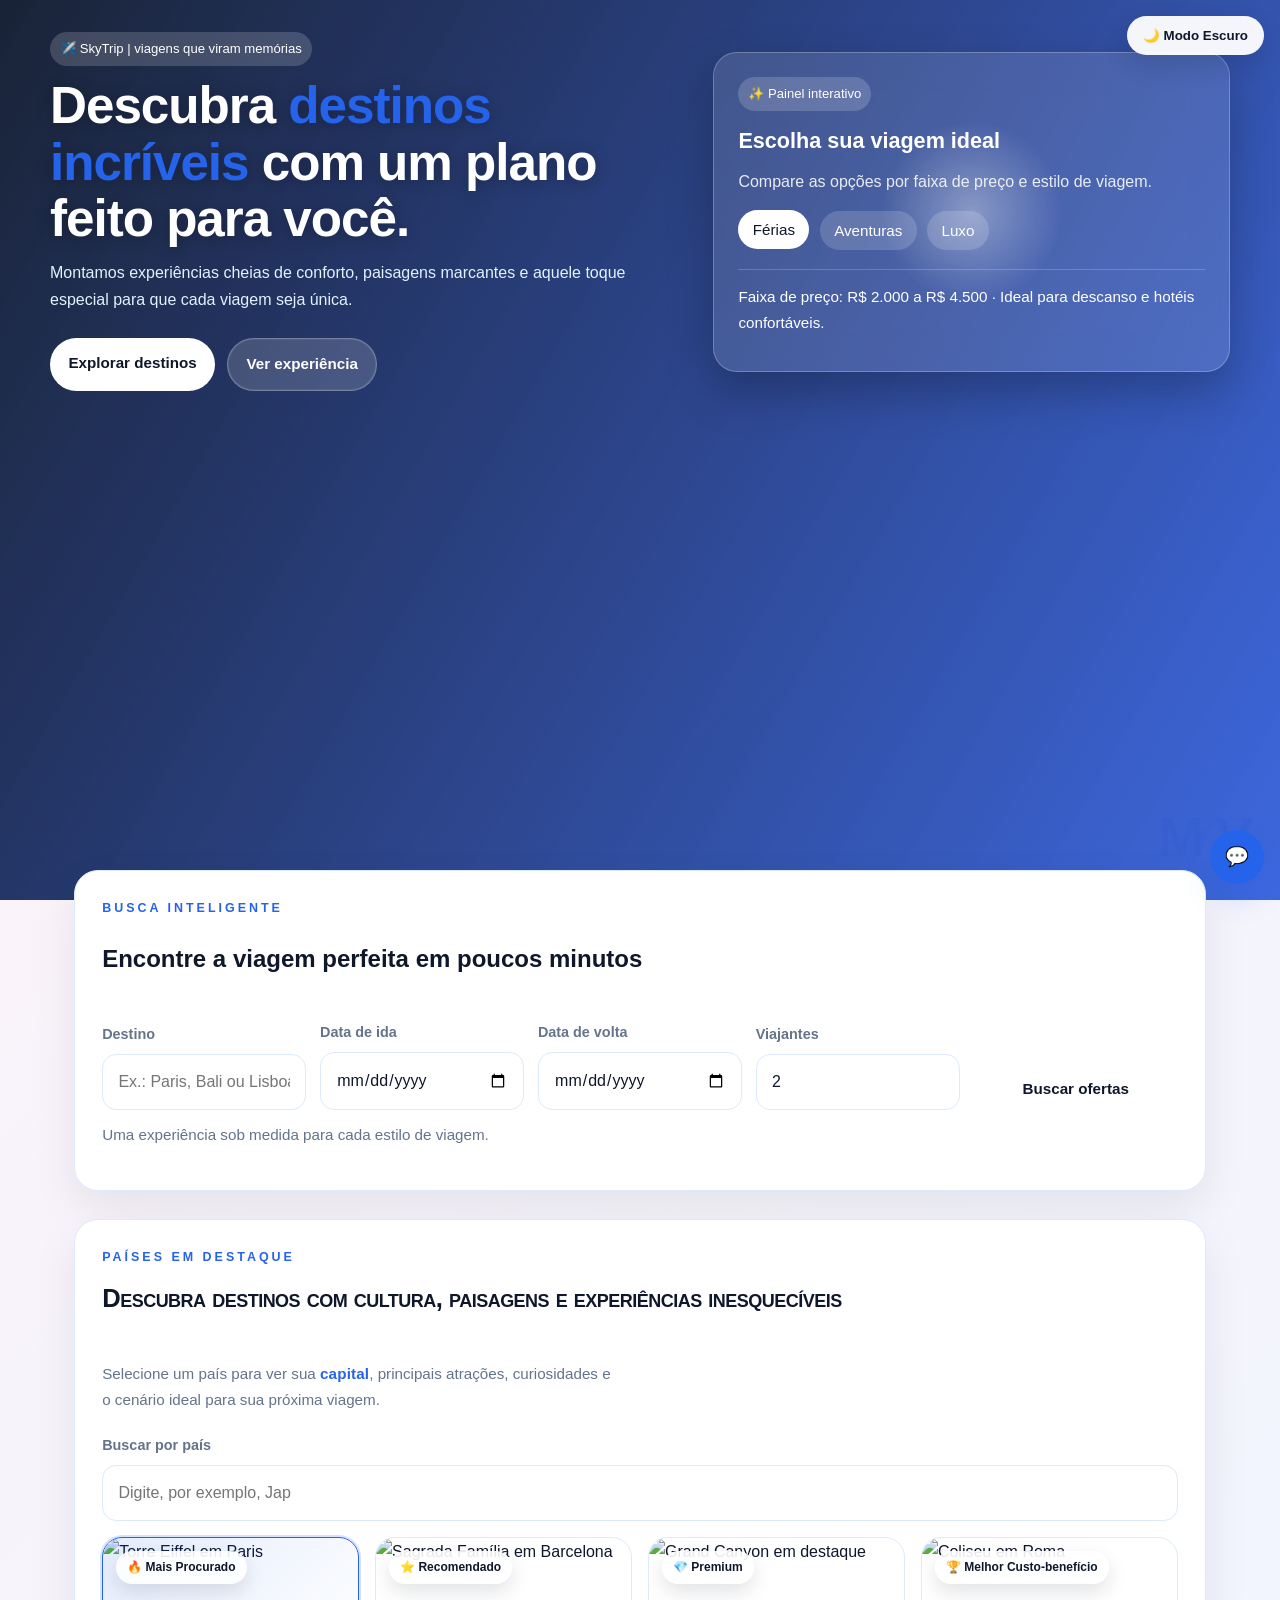
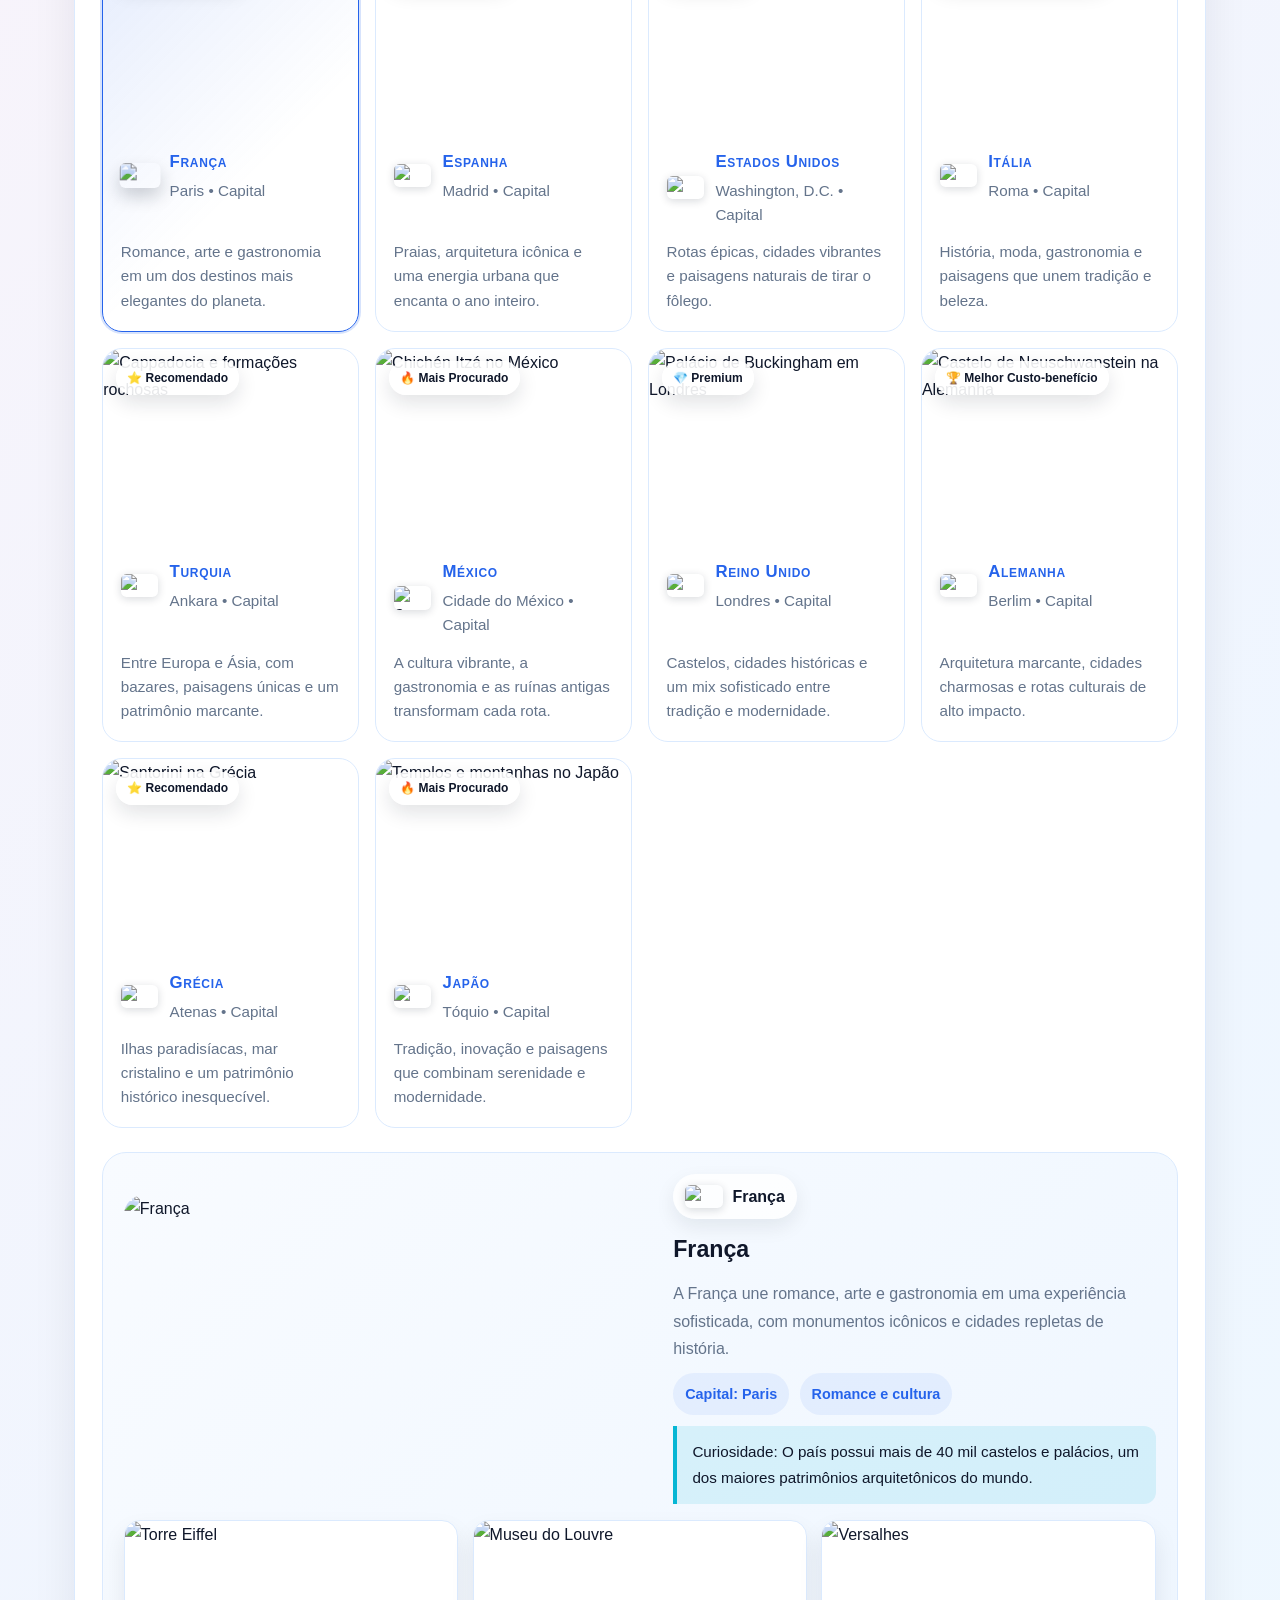
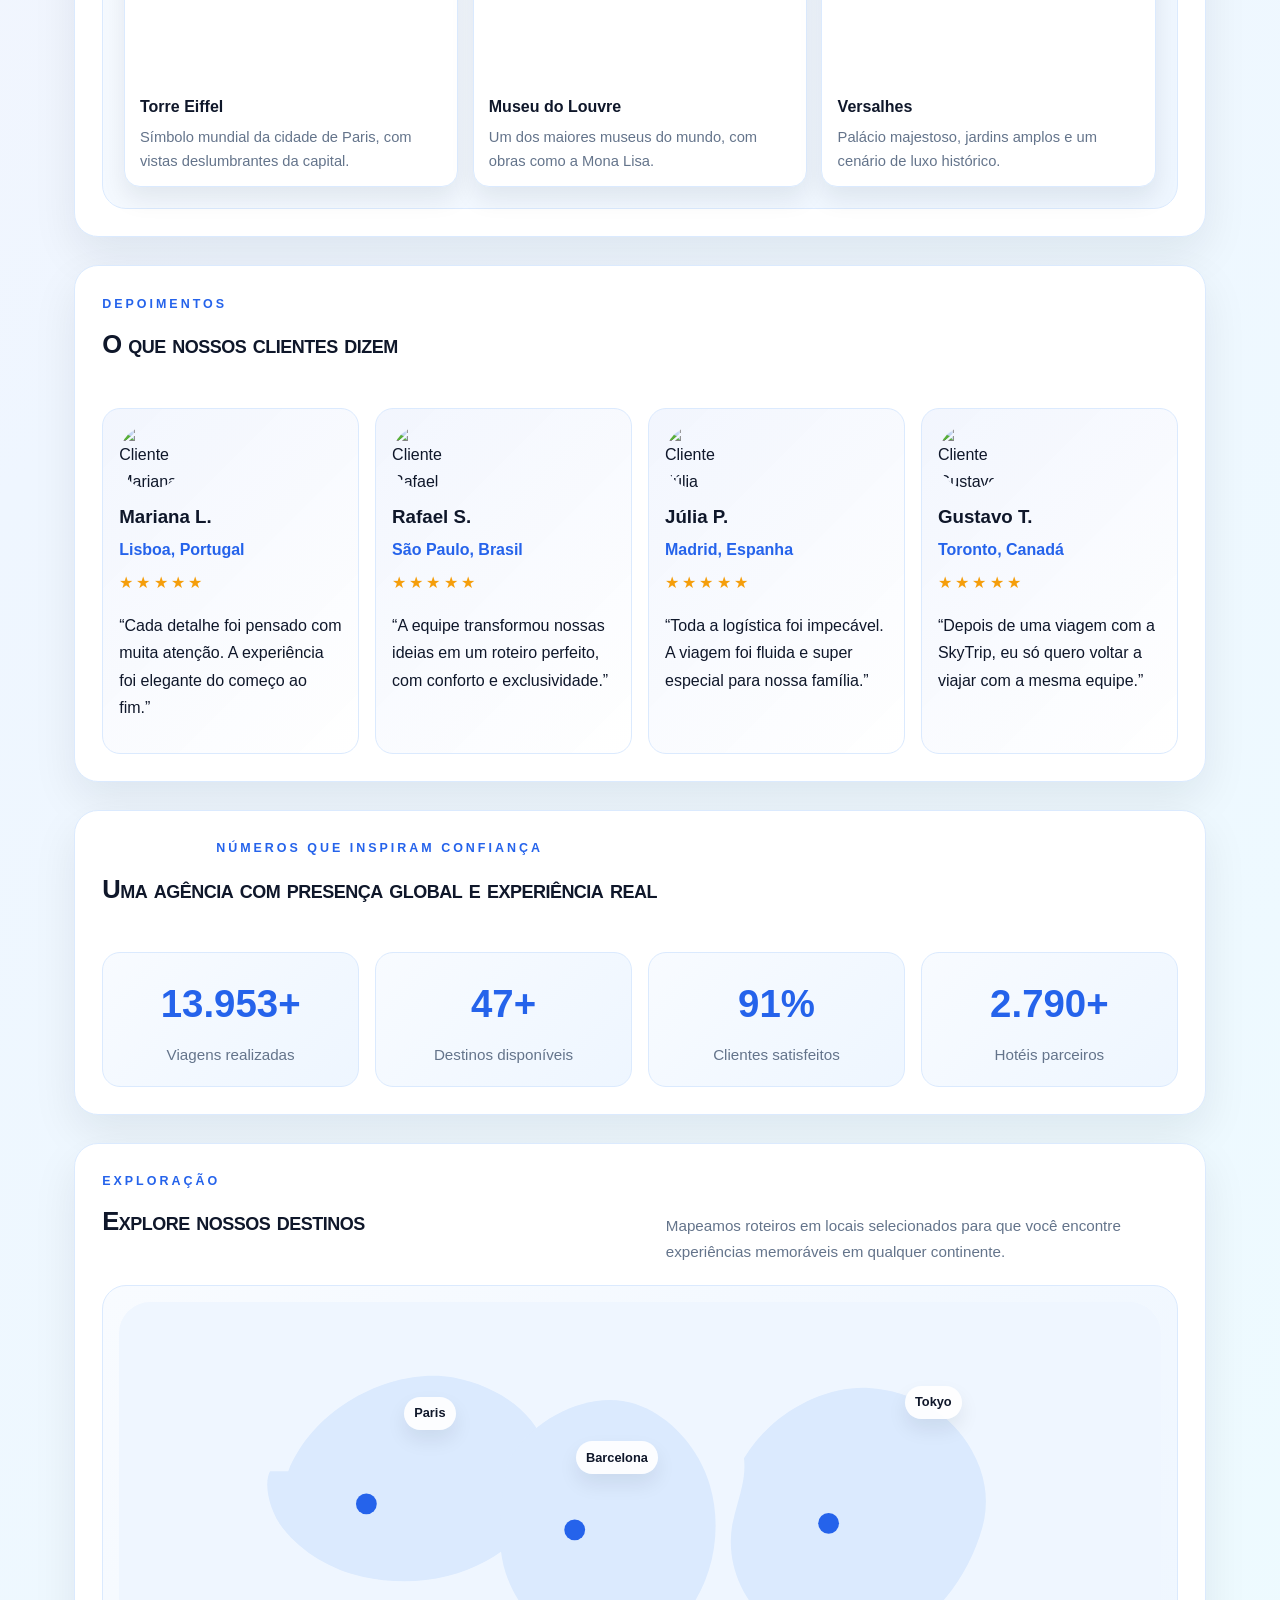
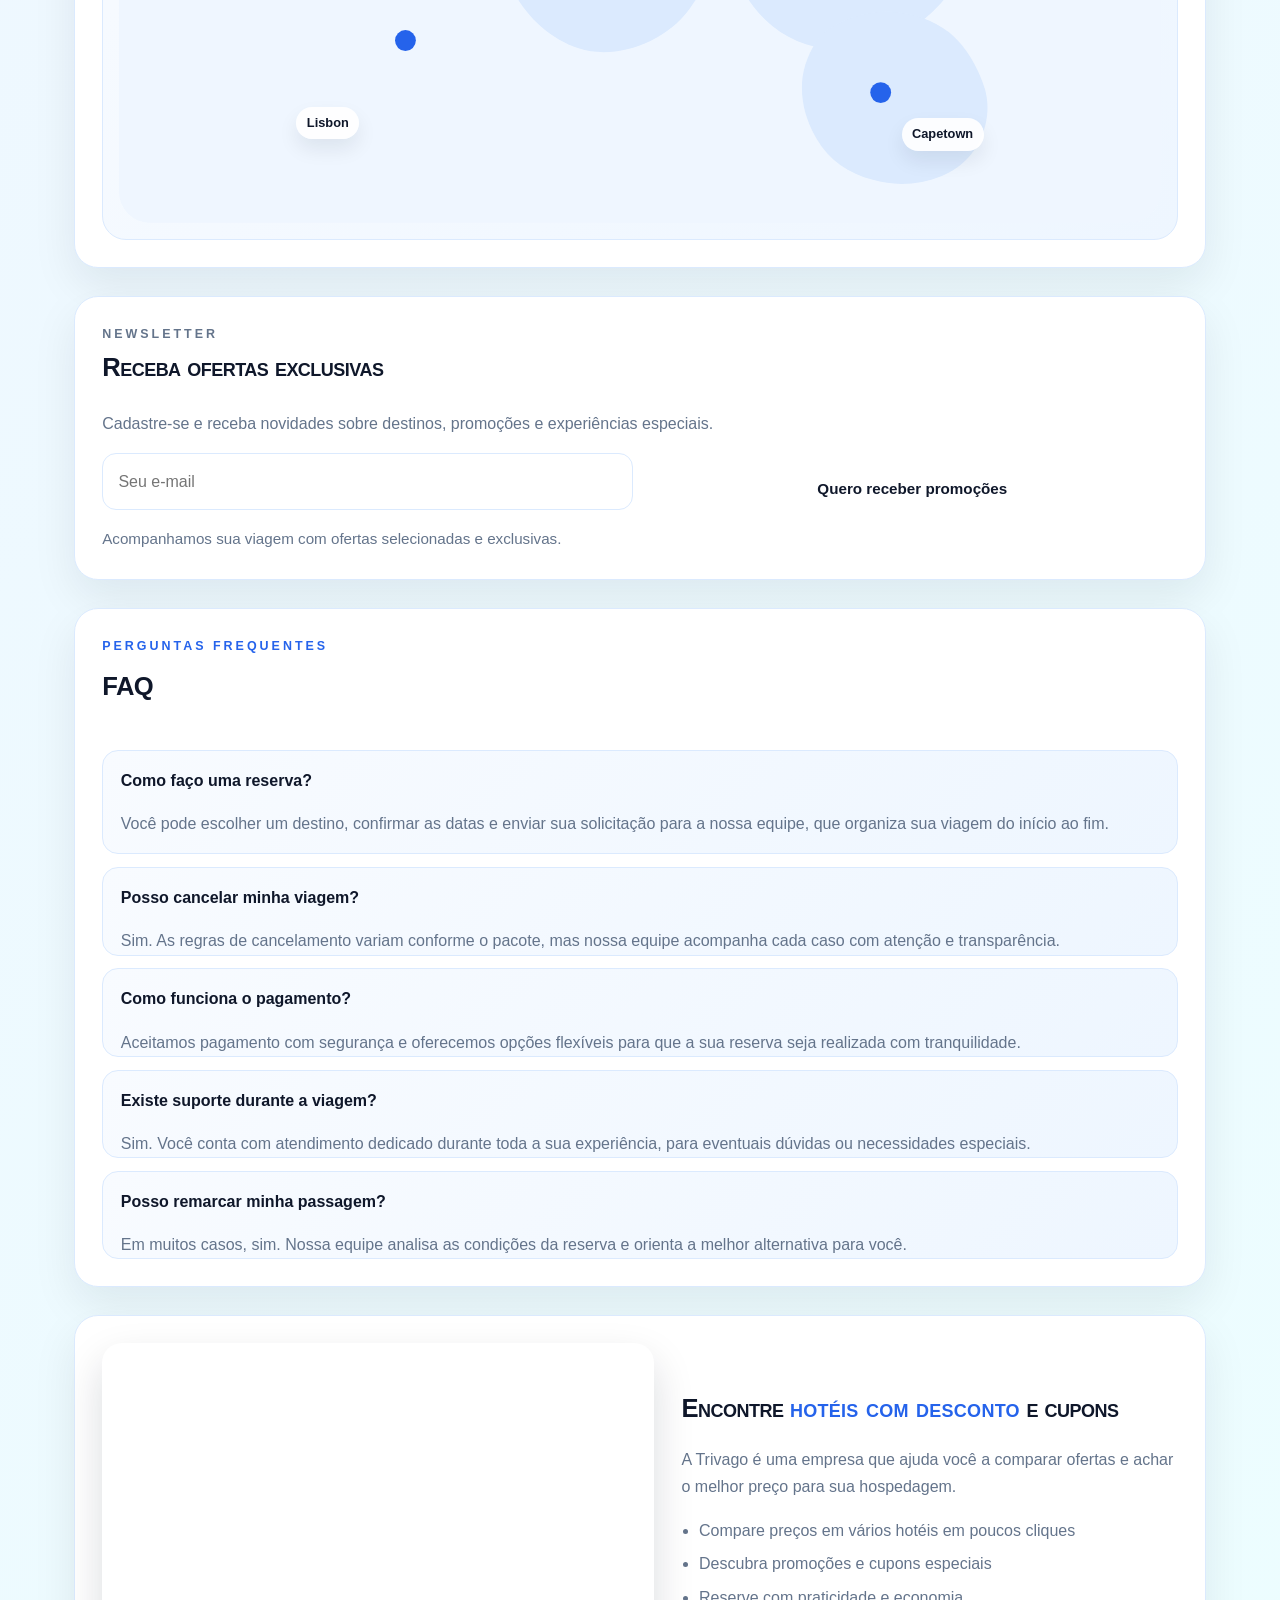
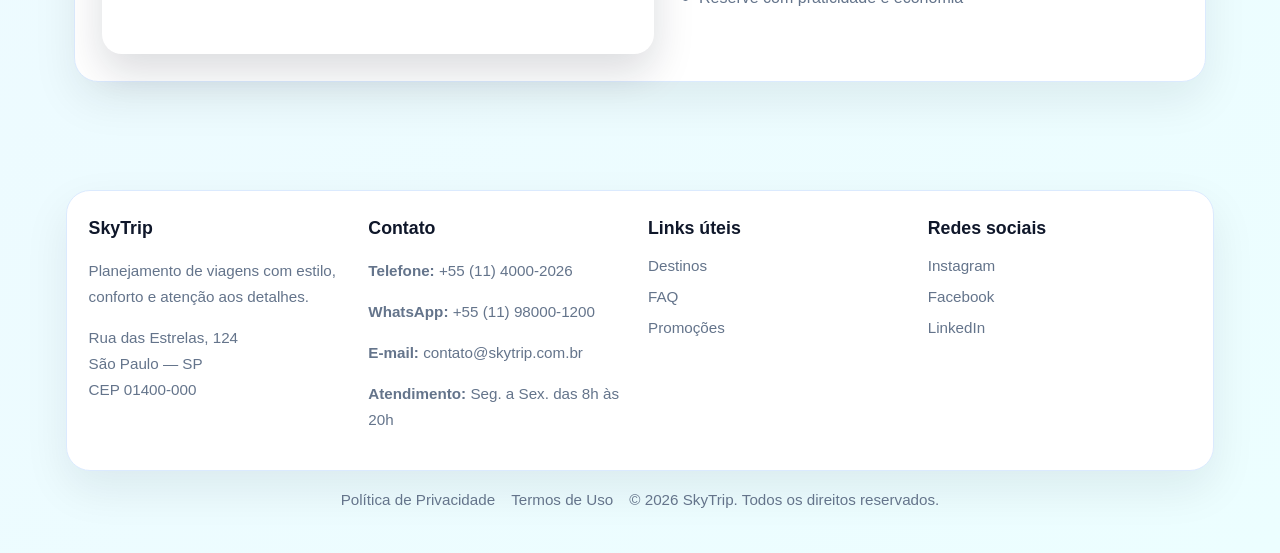
==== commit 40132e95: "Update index.html" ====
--- a/index.html
+++ b/index.html
@@ -402,7 +402,7 @@
     <section class="section-card reveal" id="video">
       <div class="video-wrap">
         <div class="video-frame">
-          <iframe src="https://streamable.com/e/kjairt" title="Vídeo da Trivago" allowfullscreen></iframe>
+          <iframe src="https://www.youtube.com/watch?v=vwon_RDHylA" title="Vídeo da Trivago" allowfullscreen></iframe>
         </div>
         <div class="video-copy">
           <h2>Encontre <span class="highlight">hotéis com desconto</span> e cupons</h2>
@@ -607,7 +607,7 @@
           return;
         }
 
-        searchStatus.textContent = `Perfect! Sua viagem para ${destination} para ${travelers} viajante(s) está pronta para análise.`;
+        searchStatus.textContent = `Perfeito! Sua viagem para ${destination} para ${travelers} viajante(s) está pronta para análise.`;
         searchStatus.className = "form-message success";
       });
     }
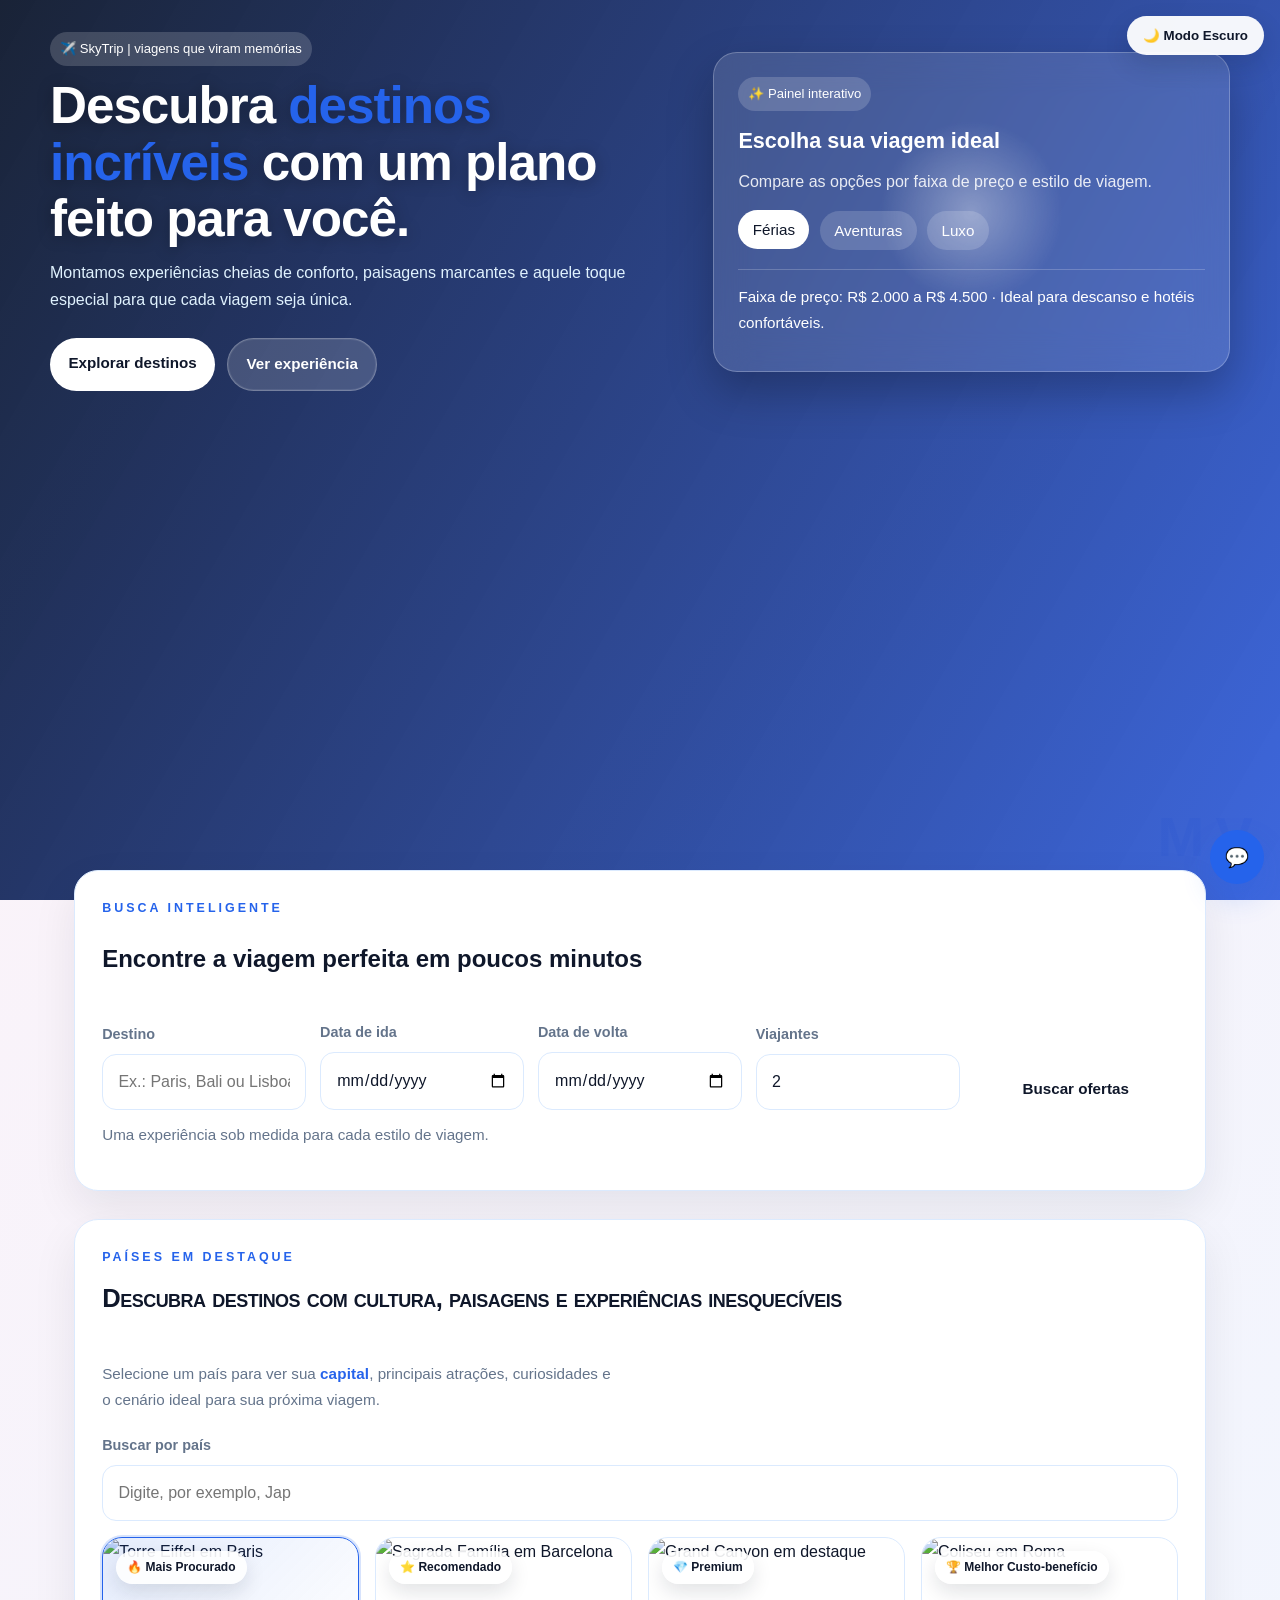
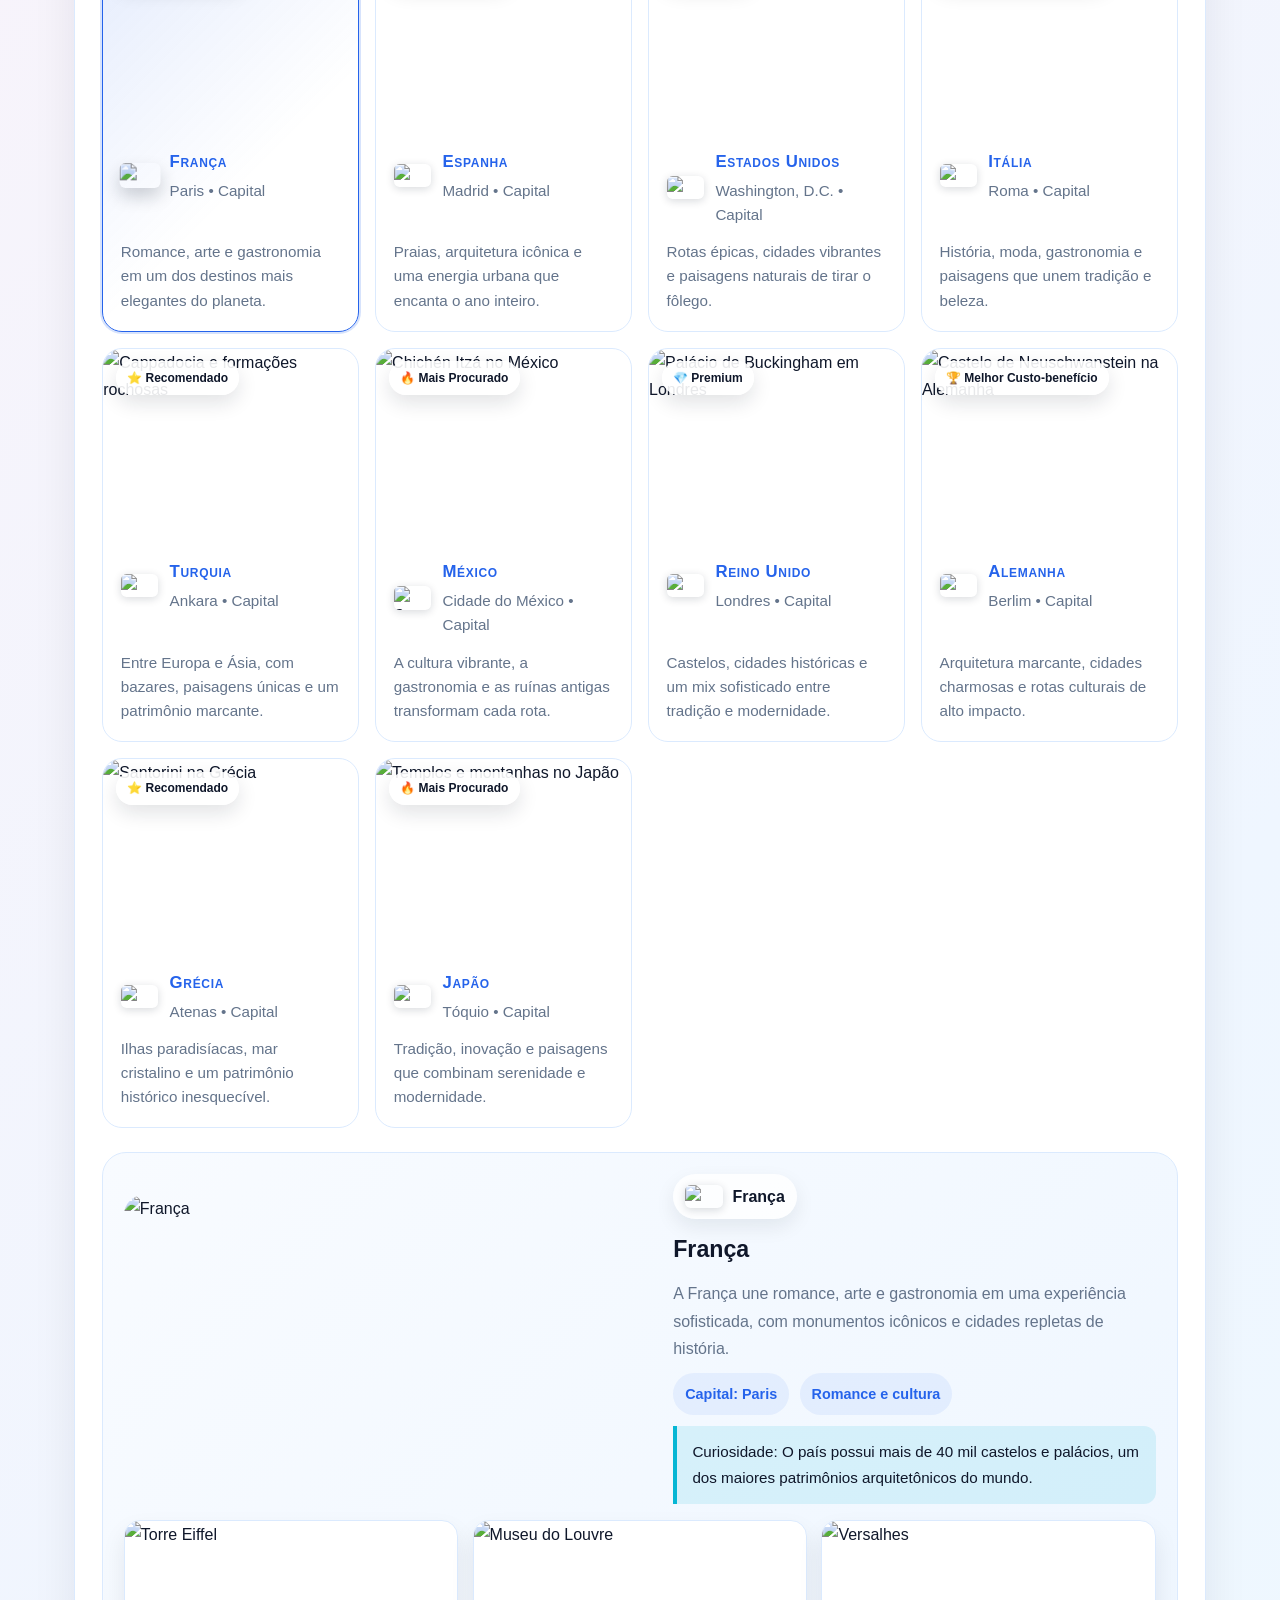
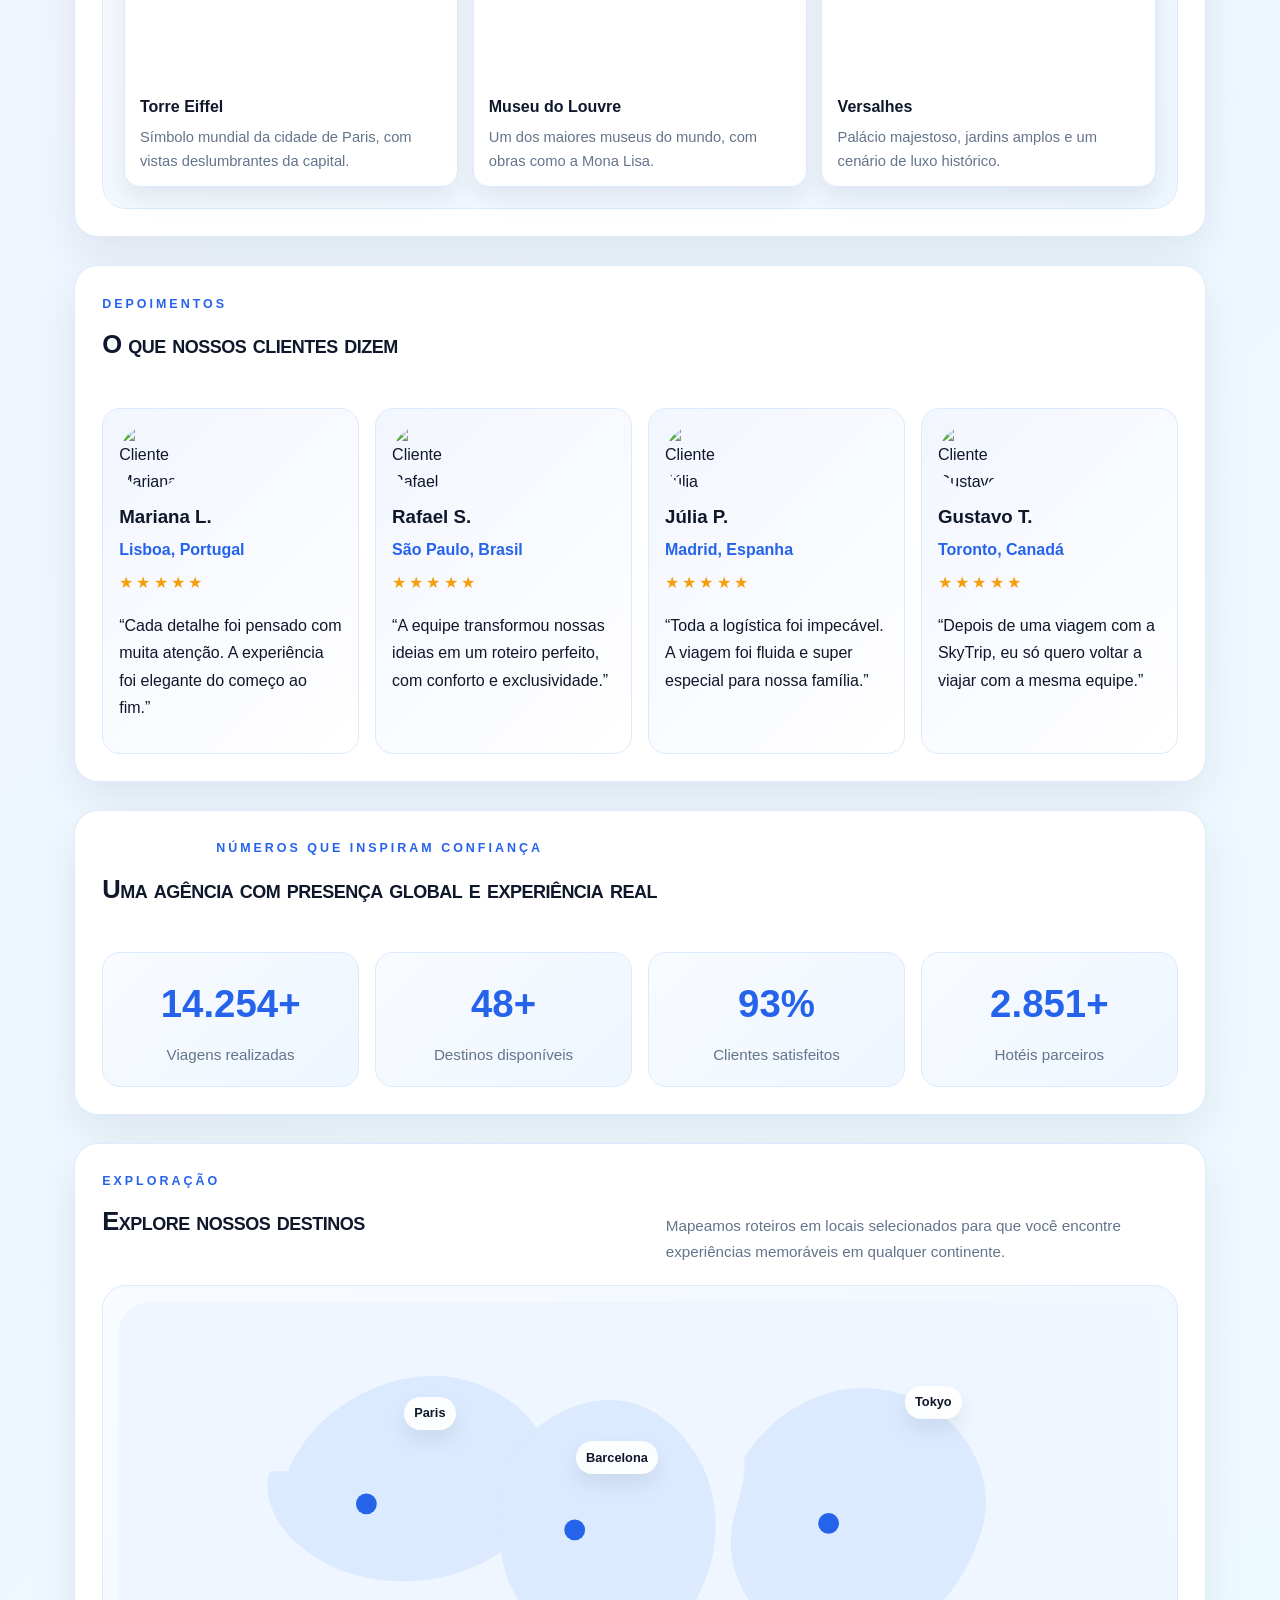
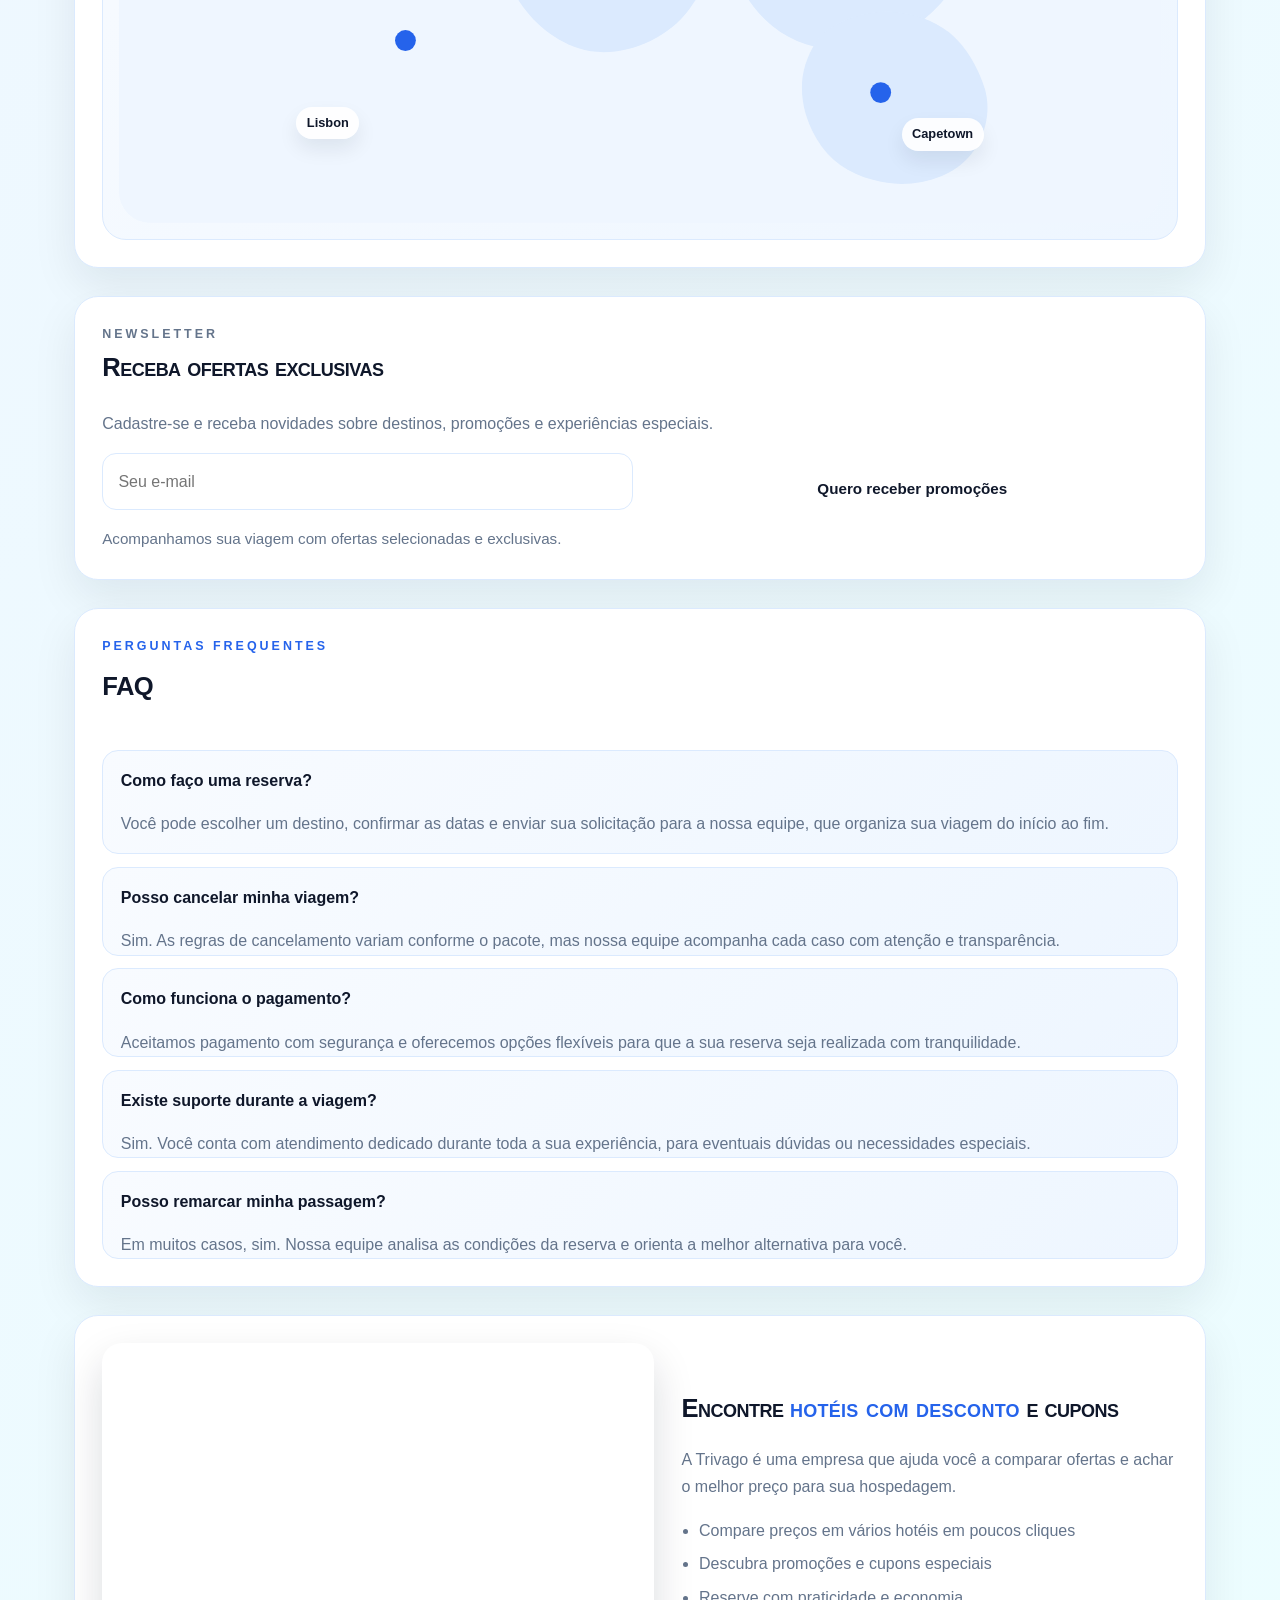
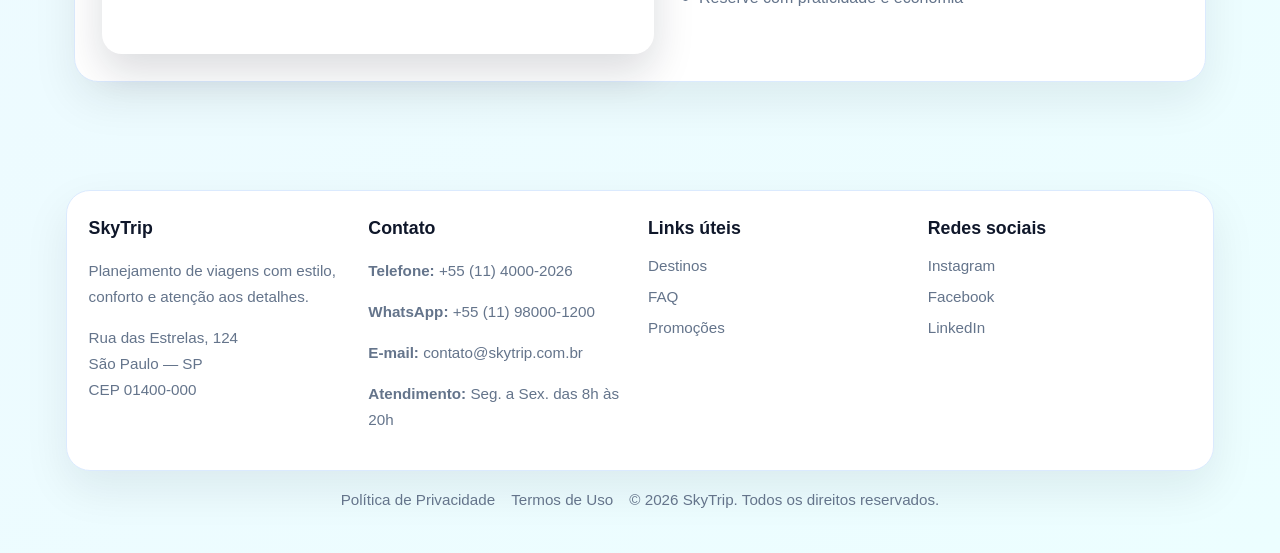
==== commit 931e2152: "Update index.html" ====
--- a/index.html
+++ b/index.html
@@ -402,7 +402,7 @@
     <section class="section-card reveal" id="video">
       <div class="video-wrap">
         <div class="video-frame">
-          <iframe src="https://www.youtube.com/watch?v=vwon_RDHylA" title="Vídeo da Trivago" allowfullscreen></iframe>
+          <iframe width="560" height="315" src="https://www.youtube.com/embed/vwon_RDHylA?si=kmyeaPxSLX7EARhX" title="YouTube video player" frameborder="0" allow="accelerometer; autoplay; clipboard-write; encrypted-media; gyroscope; picture-in-picture; web-share" referrerpolicy="strict-origin-when-cross-origin" allowfullscreen></iframe>
         </div>
         <div class="video-copy">
           <h2>Encontre <span class="highlight">hotéis com desconto</span> e cupons</h2>
